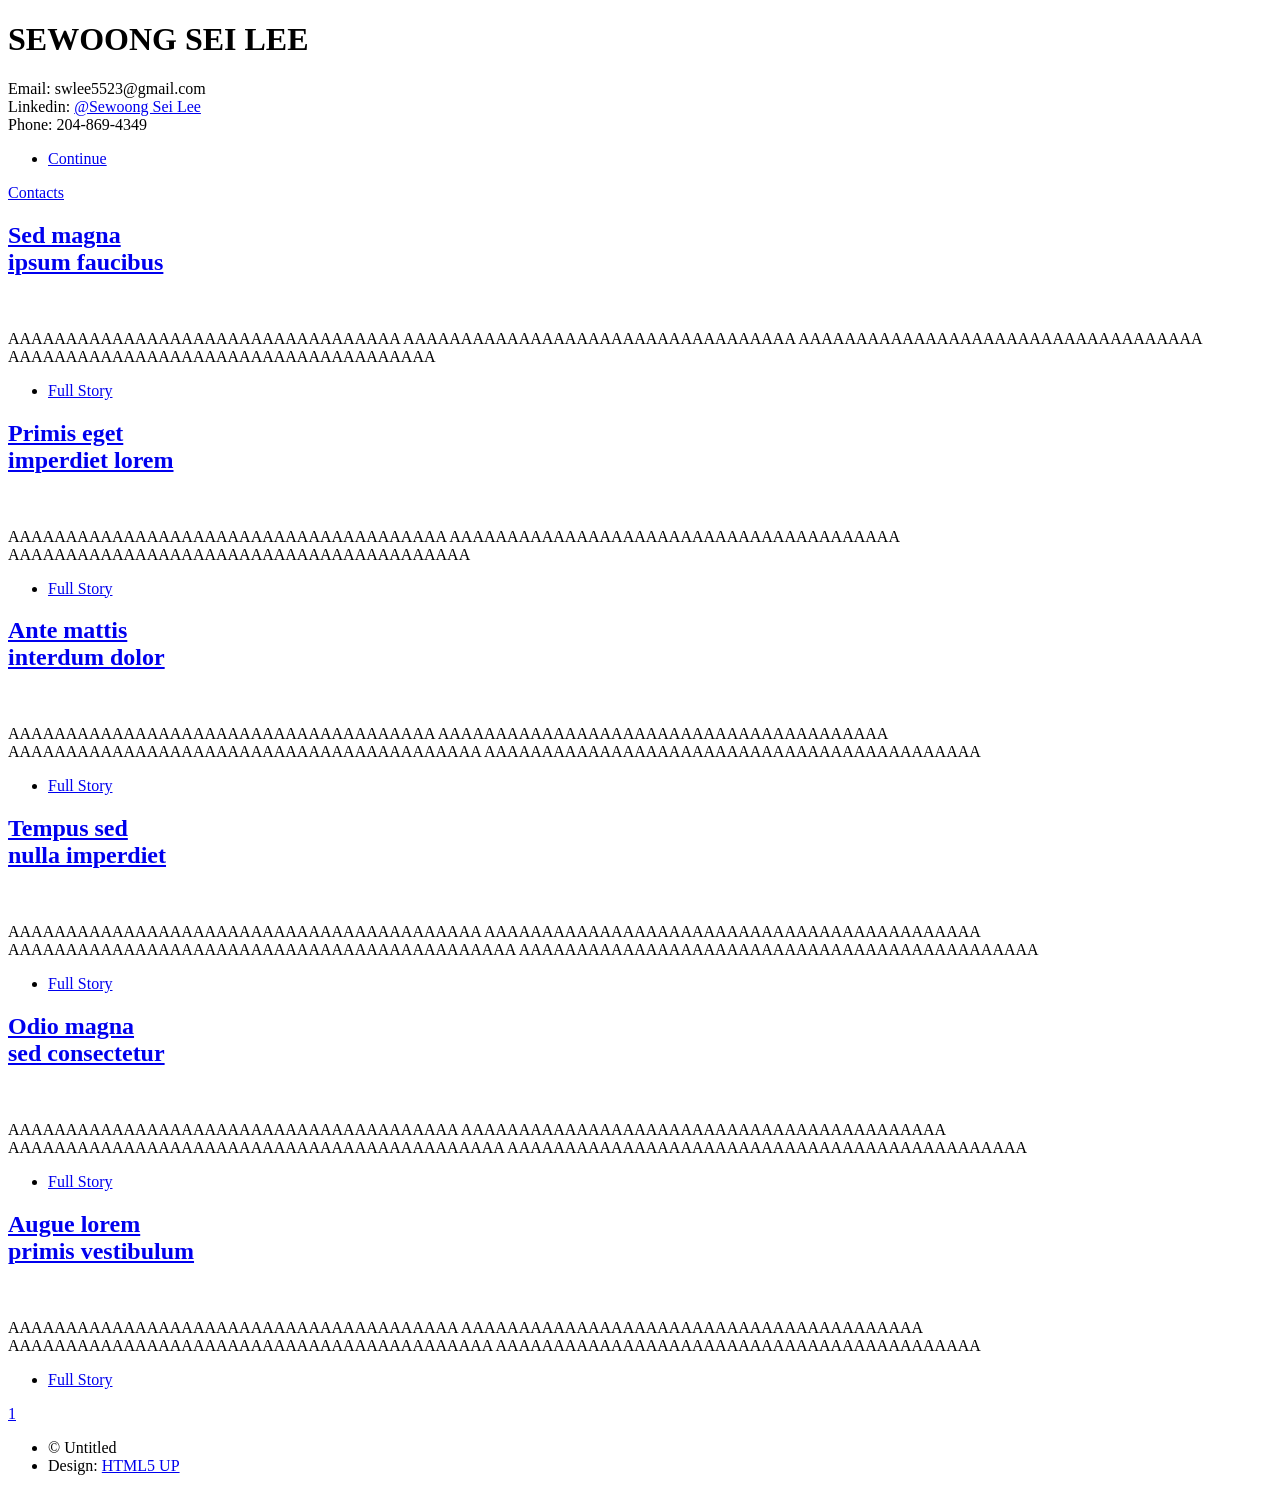
==== index.html @ 89c8b18b "Update index.html" ====
<!DOCTYPE html>
<!--
	Massively by HTML5 UP
	html5up.net | @ajlkn
	Free for personal and commercial use under the CCA 3.0 license (html5up.net/license)
-->
<html>
  <head>
    <title>SEI LEE</title>
    <meta charset="utf-8" />
    <meta
      name="viewport"
      content="width=device-width, initial-scale=1, user-scalable=no"
    />
    <link rel="stylesheet" href="assets/css/main.css" />
    <noscript
      ><link rel="stylesheet" href="assets/css/noscript.css"
    /></noscript>
  </head>
  <body class="is-preload">
    <!-- Wrapper -->
    <div id="wrapper" class="fade-in">
      <!-- Intro -->
      <div id="intro">
        <h1>SEWOONG SEI LEE<br /></h1>
        <p>
          Email: swlee5523@gmail.com
          <br />
          Linkedin:
          <a href="https://www.linkedin.com/in/sewoong-sei-lee-b3029821b/"
            >@Sewoong Sei Lee</a
          >
          <br />
          Phone: 204-869-4349
        </p>
        <ul class="actions">
          <li>
            <a
              href="#header"
              class="button icon solid solo fa-arrow-down scrolly"
              >Continue</a
            >
          </li>
        </ul>
      </div>

      <!-- Header -->
      <header id="header">
        <a href="index.html" class="logo">Contacts</a>
      </header>

      <!-- Nav -->

      <!-- Main -->
      <div id="main">
        <!-- Posts -->
        <section class="posts">
          <article>
            <header>
              <h2>
                <a href="#"
                  >Sed magna<br />
                  ipsum faucibus</a
                >
              </h2>
            </header>
            <a href="#" class="image fit"
              ><img src="images/pic02.jpg" alt=""
            /></a>
            <p>
              AAAAAAAAAAAAAAAAAAAAAAAAAAAAAAAAAA
              AAAAAAAAAAAAAAAAAAAAAAAAAAAAAAAAAA
              AAAAAAAAAAAAAAAAAAAAAAAAAAAAAAAAAAA
              AAAAAAAAAAAAAAAAAAAAAAAAAAAAAAAAAAAAA
            </p>
            <ul class="actions special">
              <li><a href="#" class="button">Full Story</a></li>
            </ul>
          </article>
          <article>
            <header>
              <h2>
                <a href="#"
                  >Primis eget<br />
                  imperdiet lorem</a
                >
              </h2>
            </header>
            <a href="#" class="image fit"
              ><img src="images/pic03.jpg" alt=""
            /></a>
            <p>
              AAAAAAAAAAAAAAAAAAAAAAAAAAAAAAAAAAAAAA
              AAAAAAAAAAAAAAAAAAAAAAAAAAAAAAAAAAAAAAA
              AAAAAAAAAAAAAAAAAAAAAAAAAAAAAAAAAAAAAAAA
            </p>
            <ul class="actions special">
              <li><a href="#" class="button">Full Story</a></li>
            </ul>
          </article>
          <article>
            <header>
              <h2>
                <a href="#"
                  >Ante mattis<br />
                  interdum dolor</a
                >
              </h2>
            </header>
            <a href="#" class="image fit"
              ><img src="images/pic04.jpg" alt=""
            /></a>
            <p>
              AAAAAAAAAAAAAAAAAAAAAAAAAAAAAAAAAAAAA
              AAAAAAAAAAAAAAAAAAAAAAAAAAAAAAAAAAAAAAA
              AAAAAAAAAAAAAAAAAAAAAAAAAAAAAAAAAAAAAAAAA
              AAAAAAAAAAAAAAAAAAAAAAAAAAAAAAAAAAAAAAAAAAA
            </p>
            <ul class="actions special">
              <li><a href="#" class="button">Full Story</a></li>
            </ul>
          </article>
          <article>
            <header>
              <h2>
                <a href="#"
                  >Tempus sed<br />
                  nulla imperdiet</a
                >
              </h2>
            </header>
            <a href="#" class="image fit"
              ><img src="images/pic05.jpg" alt=""
            /></a>
            <p>
              AAAAAAAAAAAAAAAAAAAAAAAAAAAAAAAAAAAAAAAAA
              AAAAAAAAAAAAAAAAAAAAAAAAAAAAAAAAAAAAAAAAAAA
              AAAAAAAAAAAAAAAAAAAAAAAAAAAAAAAAAAAAAAAAAAAA
              AAAAAAAAAAAAAAAAAAAAAAAAAAAAAAAAAAAAAAAAAAAAA
            </p>
            <ul class="actions special">
              <li><a href="#" class="button">Full Story</a></li>
            </ul>
          </article>
          <article>
            <header>
              <h2>
                <a href="#"
                  >Odio magna<br />
                  sed consectetur</a
                >
              </h2>
            </header>
            <a href="#" class="image fit"
              ><img src="images/pic06.jpg" alt=""
            /></a>
            <p>
              AAAAAAAAAAAAAAAAAAAAAAAAAAAAAAAAAAAAAAA
              AAAAAAAAAAAAAAAAAAAAAAAAAAAAAAAAAAAAAAAAAA
              AAAAAAAAAAAAAAAAAAAAAAAAAAAAAAAAAAAAAAAAAAA
              AAAAAAAAAAAAAAAAAAAAAAAAAAAAAAAAAAAAAAAAAAAAA
            </p>
            <ul class="actions special">
              <li><a href="#" class="button">Full Story</a></li>
            </ul>
          </article>
          <article>
            <header>
              <h2>
                <a href="#"
                  >Augue lorem<br />
                  primis vestibulum</a
                >
              </h2>
            </header>
            <a href="#" class="image fit"
              ><img src="images/pic07.jpg" alt=""
            /></a>
            <p>
              AAAAAAAAAAAAAAAAAAAAAAAAAAAAAAAAAAAAAAA
              AAAAAAAAAAAAAAAAAAAAAAAAAAAAAAAAAAAAAAAA
              AAAAAAAAAAAAAAAAAAAAAAAAAAAAAAAAAAAAAAAAAA
              AAAAAAAAAAAAAAAAAAAAAAAAAAAAAAAAAAAAAAAAAA
            </p>
            <ul class="actions special">
              <li><a href="#" class="button">Full Story</a></li>
            </ul>
          </article>
        </section>

        <!-- Footer -->
        <footer>
          <div class="pagination">
            <!--<a href="#" class="previous">Prev</a>-->
            <a href="#" class="page active">1</a>
            <!-- <a href="page2.html" class="page">2</a> -->
          </div>
        </footer>
      </div>

      <!-- Copyright -->
      <div id="copyright">
        <ul>
          <li>&copy; Untitled</li>
          <li>Design: <a href="https://html5up.net">HTML5 UP</a></li>
        </ul>
      </div>
    </div>

    <!-- Scripts -->
    <script src="assets/js/jquery.min.js"></script>
    <script src="assets/js/jquery.scrollex.min.js"></script>
    <script src="assets/js/jquery.scrolly.min.js"></script>
    <script src="assets/js/browser.min.js"></script>
    <script src="assets/js/breakpoints.min.js"></script>
    <script src="assets/js/util.js"></script>
    <script src="assets/js/main.js"></script>
  </body>
</html>
---- assets/css/main.css ----
@import url(fontawesome-all.min.css);
@import url("https://fonts.googleapis.com/css?family=Merriweather:300,700,300italic,700italic|Source+Sans+Pro:900");

/*
	Massively by HTML5 UP
	html5up.net | @ajlkn
	Free for personal and commercial use under the CCA 3.0 license (html5up.net/license)
*/

html, body, div, span, applet, object,
iframe, h1, h2, h3, h4, h5, h6, p, blockquote,
pre, a, abbr, acronym, address, big, cite,
code, del, dfn, em, img, ins, kbd, q, s, samp,
small, strike, strong, sub, sup, tt, var, b,
u, i, center, dl, dt, dd, ol, ul, li, fieldset,
form, label, legend, table, caption, tbody,
tfoot, thead, tr, th, td, article, aside,
canvas, details, embed, figure, figcaption,
footer, header, hgroup, menu, nav, output, ruby,
section, summary, time, mark, audio, video {
	margin: 0;
	padding: 0;
	border: 0;
	font-size: 100%;
	font: inherit;
	vertical-align: baseline;}

article, aside, details, figcaption, figure,
footer, header, hgroup, menu, nav, section {
	display: block;}

body {
	line-height: 1;
}

ol, ul {
	list-style: none;
}

blockquote, q {
	quotes: none;
}

	blockquote:before, blockquote:after, q:before, q:after {
		content: '';
		content: none;
	}

table {
	border-collapse: collapse;
	border-spacing: 0;
}

body {
	-webkit-text-size-adjust: none;
}

mark {
	background-color: transparent;
	color: inherit;
}

input::-moz-focus-inner {
	border: 0;
	padding: 0;
}

input, select, textarea {
	-moz-appearance: none;
	-webkit-appearance: none;
	-ms-appearance: none;
	appearance: none;
}

/* Basic */

	@-ms-viewport {
		width: device-width;
	}

	body {
		-ms-overflow-style: scrollbar;
	}

	@media screen and (max-width: 480px) {

		html, body {
			min-width: 320px;
		}

	}

	html {
		box-sizing: border-box;
	}

	*, *:before, *:after {
		box-sizing: inherit;
	}

	body {
		background-color: #1e252d;
	}

		body.is-preload *, body.is-preload *:before, body.is-preload *:after {
			-moz-animation: none !important;
			-webkit-animation: none !important;
			-ms-animation: none !important;
			animation: none !important;
			-moz-transition: none !important;
			-webkit-transition: none !important;
			-ms-transition: none !important;
			transition: none !important;
		}

/* Type */

	html {
		font-size: 16pt;
	}

		@media screen and (max-width: 1680px) {

			html {
				font-size: 12pt;
			}

		}

		@media screen and (max-width: 1280px) {

			html {
				font-size: 11pt;
			}

		}

		@media screen and (max-width: 360px) {

			html {
				font-size: 10pt;
			}

		}

	body {
		color: #212931;
	}

	body, input, select, textarea {
		font-family: "Merriweather", Georgia, serif;
		font-weight: 300;
		font-size: 1rem;
		line-height: 2.375;
	}

	a {
		-moz-transition: color 0.2s ease-in-out, background-color 0.2s ease-in-out, border-color 0.2s ease-in-out, box-shadow 0.2s ease-in-out;
		-webkit-transition: color 0.2s ease-in-out, background-color 0.2s ease-in-out, border-color 0.2s ease-in-out, box-shadow 0.2s ease-in-out;
		-ms-transition: color 0.2s ease-in-out, background-color 0.2s ease-in-out, border-color 0.2s ease-in-out, box-shadow 0.2s ease-in-out;
		transition: color 0.2s ease-in-out, background-color 0.2s ease-in-out, border-color 0.2s ease-in-out, box-shadow 0.2s ease-in-out;
		border-bottom: dotted 1px;
		text-decoration: none;
	}

		a:hover {
			border-bottom-color: transparent;
		}

	strong, b {
		font-weight: 600;
	}

	em, i {
		font-style: italic;
	}

	p {
		text-align: justify;
		margin: 0 0 2rem 0;
	}

	h1, h2, h3, h4, h5, h6 {
		font-family: "Source Sans Pro", Helvetica, sans-serif;
		font-weight: 900;
		line-height: 1.5;
		letter-spacing: 0.075em;
		text-transform: uppercase;
		margin: 0 0 1rem 0;
	}

		h1 a, h2 a, h3 a, h4 a, h5 a, h6 a {
			border-bottom: 0;
			color: inherit;
			text-decoration: none;
		}

	h1 {
		font-size: 4rem;
		line-height: 1.1;
		margin: 0 0 2rem 0;
	}

	h2 {
		font-size: 1.75rem;
		line-height: 1.3;
		margin: 0 0 1.5rem 0;
	}

	h3 {
		font-size: 1.25rem;
		margin: 0 0 1.5rem 0;
	}

	h4 {
		font-size: 1rem;
	}

	h5 {
		font-size: 0.9rem;
	}

	h6 {
		font-size: 0.8rem;
	}

	sub {
		font-size: 0.8rem;
		position: relative;
		top: 0.5rem;
	}

	sup {
		font-size: 0.8rem;
		position: relative;
		top: -0.5rem;
	}

	blockquote {
		border-left: solid 4px;
		font-style: italic;
		margin: 0 0 2rem 0;
		padding: 0.5rem 0 0.5rem 2rem;
	}

	code {
		border: solid 2px;
		font-family: "Courier New", monospace;
		font-size: 0.9rem;
		margin: 0 0.25rem;
		padding: 0.25rem 0.65rem;
	}

	pre {
		-webkit-overflow-scrolling: touch;
		font-family: "Courier New", monospace;
		font-size: 0.9rem;
		margin: 0 0 2rem 0;
	}

		pre code {
			display: block;
			line-height: 1.75;
			padding: 1rem 1.5rem;
			overflow-x: auto;
		}

	hr {
		border: 0;
		border-bottom: solid 2px;
		margin: 3rem 0;
	}

		hr.major {
			margin: 5rem 0;
		}

	.align-left {
		text-align: left;
	}

	.align-center {
		text-align: center;
	}

	.align-right {
		text-align: right;
	}

	input, select, textarea {
		color: #212931;
	}

	a {
		color: #212931;
		border-bottom-color: rgba(33, 41, 49, 0.5);
	}

		a:hover {
			border-bottom-color: transparent;
			color: #18bfef !important;
		}

	strong, b {
		color: #212931;
	}

	h1, h2, h3, h4, h5, h6 {
		color: #212931;
	}

	blockquote {
		border-left-color: #eeeeee;
	}

	code {
		background: rgba(220, 220, 220, 0.25);
		border-color: #eeeeee;
	}

	hr {
		border-bottom-color: #eeeeee;
	}

/* Row */

	.row {
		display: flex;
		flex-wrap: wrap;
		box-sizing: border-box;
		align-items: stretch;
	}

		.row > * {
			box-sizing: border-box;
		}

		.row.gtr-uniform > * > :last-child {
			margin-bottom: 0;
		}

		.row.aln-left {
			justify-content: flex-start;
		}

		.row.aln-center {
			justify-content: center;
		}

		.row.aln-right {
			justify-content: flex-end;
		}

		.row.aln-top {
			align-items: flex-start;
		}

		.row.aln-middle {
			align-items: center;
		}

		.row.aln-bottom {
			align-items: flex-end;
		}

		.row > .imp {
			order: -1;
		}

		.row > .col-1 {
			width: 8.33333%;
		}

		.row > .off-1 {
			margin-left: 8.33333%;
		}

		.row > .col-2 {
			width: 16.66667%;
		}

		.row > .off-2 {
			margin-left: 16.66667%;
		}

		.row > .col-3 {
			width: 25%;
		}

		.row > .off-3 {
			margin-left: 25%;
		}

		.row > .col-4 {
			width: 33.33333%;
		}

		.row > .off-4 {
			margin-left: 33.33333%;
		}

		.row > .col-5 {
			width: 41.66667%;
		}

		.row > .off-5 {
			margin-left: 41.66667%;
		}

		.row > .col-6 {
			width: 50%;
		}

		.row > .off-6 {
			margin-left: 50%;
		}

		.row > .col-7 {
			width: 58.33333%;
		}

		.row > .off-7 {
			margin-left: 58.33333%;
		}

		.row > .col-8 {
			width: 66.66667%;
		}

		.row > .off-8 {
			margin-left: 66.66667%;
		}

		.row > .col-9 {
			width: 75%;
		}

		.row > .off-9 {
			margin-left: 75%;
		}

		.row > .col-10 {
			width: 83.33333%;
		}

		.row > .off-10 {
			margin-left: 83.33333%;
		}

		.row > .col-11 {
			width: 91.66667%;
		}

		.row > .off-11 {
			margin-left: 91.66667%;
		}

		.row > .col-12 {
			width: 100%;
		}

		.row > .off-12 {
			margin-left: 100%;
		}

		.row.gtr-0 {
			margin-top: 0;
			margin-left: 0rem;
		}

			.row.gtr-0 > * {
				padding: 0 0 0 0rem;
			}

			.row.gtr-0.gtr-uniform {
				margin-top: 0rem;
			}

				.row.gtr-0.gtr-uniform > * {
					padding-top: 0rem;
				}

		.row.gtr-25 {
			margin-top: 0;
			margin-left: -0.375rem;
		}

			.row.gtr-25 > * {
				padding: 0 0 0 0.375rem;
			}

			.row.gtr-25.gtr-uniform {
				margin-top: -0.375rem;
			}

				.row.gtr-25.gtr-uniform > * {
					padding-top: 0.375rem;
				}

		.row.gtr-50 {
			margin-top: 0;
			margin-left: -0.75rem;
		}

			.row.gtr-50 > * {
				padding: 0 0 0 0.75rem;
			}

			.row.gtr-50.gtr-uniform {
				margin-top: -0.75rem;
			}

				.row.gtr-50.gtr-uniform > * {
					padding-top: 0.75rem;
				}

		.row {
			margin-top: 0;
			margin-left: -1.5rem;
		}

			.row > * {
				padding: 0 0 0 1.5rem;
			}

			.row.gtr-uniform {
				margin-top: -1.5rem;
			}

				.row.gtr-uniform > * {
					padding-top: 1.5rem;
				}

		.row.gtr-150 {
			margin-top: 0;
			margin-left: -2.25rem;
		}

			.row.gtr-150 > * {
				padding: 0 0 0 2.25rem;
			}

			.row.gtr-150.gtr-uniform {
				margin-top: -2.25rem;
			}

				.row.gtr-150.gtr-uniform > * {
					padding-top: 2.25rem;
				}

		.row.gtr-200 {
			margin-top: 0;
			margin-left: -3rem;
		}

			.row.gtr-200 > * {
				padding: 0 0 0 3rem;
			}

			.row.gtr-200.gtr-uniform {
				margin-top: -3rem;
			}

				.row.gtr-200.gtr-uniform > * {
					padding-top: 3rem;
				}

		@media screen and (max-width: 1680px) {

			.row {
				display: flex;
				flex-wrap: wrap;
				box-sizing: border-box;
				align-items: stretch;
			}

				.row > * {
					box-sizing: border-box;
				}

				.row.gtr-uniform > * > :last-child {
					margin-bottom: 0;
				}

				.row.aln-left {
					justify-content: flex-start;
				}

				.row.aln-center {
					justify-content: center;
				}

				.row.aln-right {
					justify-content: flex-end;
				}

				.row.aln-top {
					align-items: flex-start;
				}

				.row.aln-middle {
					align-items: center;
				}

				.row.aln-bottom {
					align-items: flex-end;
				}

				.row > .imp-xlarge {
					order: -1;
				}

				.row > .col-1-xlarge {
					width: 8.33333%;
				}

				.row > .off-1-xlarge {
					margin-left: 8.33333%;
				}

				.row > .col-2-xlarge {
					width: 16.66667%;
				}

				.row > .off-2-xlarge {
					margin-left: 16.66667%;
				}

				.row > .col-3-xlarge {
					width: 25%;
				}

				.row > .off-3-xlarge {
					margin-left: 25%;
				}

				.row > .col-4-xlarge {
					width: 33.33333%;
				}

				.row > .off-4-xlarge {
					margin-left: 33.33333%;
				}

				.row > .col-5-xlarge {
					width: 41.66667%;
				}

				.row > .off-5-xlarge {
					margin-left: 41.66667%;
				}

				.row > .col-6-xlarge {
					width: 50%;
				}

				.row > .off-6-xlarge {
					margin-left: 50%;
				}

				.row > .col-7-xlarge {
					width: 58.33333%;
				}

				.row > .off-7-xlarge {
					margin-left: 58.33333%;
				}

				.row > .col-8-xlarge {
					width: 66.66667%;
				}

				.row > .off-8-xlarge {
					margin-left: 66.66667%;
				}

				.row > .col-9-xlarge {
					width: 75%;
				}

				.row > .off-9-xlarge {
					margin-left: 75%;
				}

				.row > .col-10-xlarge {
					width: 83.33333%;
				}

				.row > .off-10-xlarge {
					margin-left: 83.33333%;
				}

				.row > .col-11-xlarge {
					width: 91.66667%;
				}

				.row > .off-11-xlarge {
					margin-left: 91.66667%;
				}

				.row > .col-12-xlarge {
					width: 100%;
				}

				.row > .off-12-xlarge {
					margin-left: 100%;
				}

				.row.gtr-0 {
					margin-top: 0;
					margin-left: 0rem;
				}

					.row.gtr-0 > * {
						padding: 0 0 0 0rem;
					}

					.row.gtr-0.gtr-uniform {
						margin-top: 0rem;
					}

						.row.gtr-0.gtr-uniform > * {
							padding-top: 0rem;
						}

				.row.gtr-25 {
					margin-top: 0;
					margin-left: -0.375rem;
				}

					.row.gtr-25 > * {
						padding: 0 0 0 0.375rem;
					}

					.row.gtr-25.gtr-uniform {
						margin-top: -0.375rem;
					}

						.row.gtr-25.gtr-uniform > * {
							padding-top: 0.375rem;
						}

				.row.gtr-50 {
					margin-top: 0;
					margin-left: -0.75rem;
				}

					.row.gtr-50 > * {
						padding: 0 0 0 0.75rem;
					}

					.row.gtr-50.gtr-uniform {
						margin-top: -0.75rem;
					}

						.row.gtr-50.gtr-uniform > * {
							padding-top: 0.75rem;
						}

				.row {
					margin-top: 0;
					margin-left: -1.5rem;
				}

					.row > * {
						padding: 0 0 0 1.5rem;
					}

					.row.gtr-uniform {
						margin-top: -1.5rem;
					}

						.row.gtr-uniform > * {
							padding-top: 1.5rem;
						}

				.row.gtr-150 {
					margin-top: 0;
					margin-left: -2.25rem;
				}

					.row.gtr-150 > * {
						padding: 0 0 0 2.25rem;
					}

					.row.gtr-150.gtr-uniform {
						margin-top: -2.25rem;
					}

						.row.gtr-150.gtr-uniform > * {
							padding-top: 2.25rem;
						}

				.row.gtr-200 {
					margin-top: 0;
					margin-left: -3rem;
				}

					.row.gtr-200 > * {
						padding: 0 0 0 3rem;
					}

					.row.gtr-200.gtr-uniform {
						margin-top: -3rem;
					}

						.row.gtr-200.gtr-uniform > * {
							padding-top: 3rem;
						}

		}

		@media screen and (max-width: 1280px) {

			.row {
				display: flex;
				flex-wrap: wrap;
				box-sizing: border-box;
				align-items: stretch;
			}

				.row > * {
					box-sizing: border-box;
				}

				.row.gtr-uniform > * > :last-child {
					margin-bottom: 0;
				}

				.row.aln-left {
					justify-content: flex-start;
				}

				.row.aln-center {
					justify-content: center;
				}

				.row.aln-right {
					justify-content: flex-end;
				}

				.row.aln-top {
					align-items: flex-start;
				}

				.row.aln-middle {
					align-items: center;
				}

				.row.aln-bottom {
					align-items: flex-end;
				}

				.row > .imp-large {
					order: -1;
				}

				.row > .col-1-large {
					width: 8.33333%;
				}

				.row > .off-1-large {
					margin-left: 8.33333%;
				}

				.row > .col-2-large {
					width: 16.66667%;
				}

				.row > .off-2-large {
					margin-left: 16.66667%;
				}

				.row > .col-3-large {
					width: 25%;
				}

				.row > .off-3-large {
					margin-left: 25%;
				}

				.row > .col-4-large {
					width: 33.33333%;
				}

				.row > .off-4-large {
					margin-left: 33.33333%;
				}

				.row > .col-5-large {
					width: 41.66667%;
				}

				.row > .off-5-large {
					margin-left: 41.66667%;
				}

				.row > .col-6-large {
					width: 50%;
				}

				.row > .off-6-large {
					margin-left: 50%;
				}

				.row > .col-7-large {
					width: 58.33333%;
				}

				.row > .off-7-large {
					margin-left: 58.33333%;
				}

				.row > .col-8-large {
					width: 66.66667%;
				}

				.row > .off-8-large {
					margin-left: 66.66667%;
				}

				.row > .col-9-large {
					width: 75%;
				}

				.row > .off-9-large {
					margin-left: 75%;
				}

				.row > .col-10-large {
					width: 83.33333%;
				}

				.row > .off-10-large {
					margin-left: 83.33333%;
				}

				.row > .col-11-large {
					width: 91.66667%;
				}

				.row > .off-11-large {
					margin-left: 91.66667%;
				}

				.row > .col-12-large {
					width: 100%;
				}

				.row > .off-12-large {
					margin-left: 100%;
				}

				.row.gtr-0 {
					margin-top: 0;
					margin-left: 0rem;
				}

					.row.gtr-0 > * {
						padding: 0 0 0 0rem;
					}

					.row.gtr-0.gtr-uniform {
						margin-top: 0rem;
					}

						.row.gtr-0.gtr-uniform > * {
							padding-top: 0rem;
						}

				.row.gtr-25 {
					margin-top: 0;
					margin-left: -0.375rem;
				}

					.row.gtr-25 > * {
						padding: 0 0 0 0.375rem;
					}

					.row.gtr-25.gtr-uniform {
						margin-top: -0.375rem;
					}

						.row.gtr-25.gtr-uniform > * {
							padding-top: 0.375rem;
						}

				.row.gtr-50 {
					margin-top: 0;
					margin-left: -0.75rem;
				}

					.row.gtr-50 > * {
						padding: 0 0 0 0.75rem;
					}

					.row.gtr-50.gtr-uniform {
						margin-top: -0.75rem;
					}

						.row.gtr-50.gtr-uniform > * {
							padding-top: 0.75rem;
						}

				.row {
					margin-top: 0;
					margin-left: -1.5rem;
				}

					.row > * {
						padding: 0 0 0 1.5rem;
					}

					.row.gtr-uniform {
						margin-top: -1.5rem;
					}

						.row.gtr-uniform > * {
							padding-top: 1.5rem;
						}

				.row.gtr-150 {
					margin-top: 0;
					margin-left: -2.25rem;
				}

					.row.gtr-150 > * {
						padding: 0 0 0 2.25rem;
					}

					.row.gtr-150.gtr-uniform {
						margin-top: -2.25rem;
					}

						.row.gtr-150.gtr-uniform > * {
							padding-top: 2.25rem;
						}

				.row.gtr-200 {
					margin-top: 0;
					margin-left: -3rem;
				}

					.row.gtr-200 > * {
						padding: 0 0 0 3rem;
					}

					.row.gtr-200.gtr-uniform {
						margin-top: -3rem;
					}

						.row.gtr-200.gtr-uniform > * {
							padding-top: 3rem;
						}

		}

		@media screen and (max-width: 980px) {

			.row {
				display: flex;
				flex-wrap: wrap;
				box-sizing: border-box;
				align-items: stretch;
			}

				.row > * {
					box-sizing: border-box;
				}

				.row.gtr-uniform > * > :last-child {
					margin-bottom: 0;
				}

				.row.aln-left {
					justify-content: flex-start;
				}

				.row.aln-center {
					justify-content: center;
				}

				.row.aln-right {
					justify-content: flex-end;
				}

				.row.aln-top {
					align-items: flex-start;
				}

				.row.aln-middle {
					align-items: center;
				}

				.row.aln-bottom {
					align-items: flex-end;
				}

				.row > .imp-medium {
					order: -1;
				}

				.row > .col-1-medium {
					width: 8.33333%;
				}

				.row > .off-1-medium {
					margin-left: 8.33333%;
				}

				.row > .col-2-medium {
					width: 16.66667%;
				}

				.row > .off-2-medium {
					margin-left: 16.66667%;
				}

				.row > .col-3-medium {
					width: 25%;
				}

				.row > .off-3-medium {
					margin-left: 25%;
				}

				.row > .col-4-medium {
					width: 33.33333%;
				}

				.row > .off-4-medium {
					margin-left: 33.33333%;
				}

				.row > .col-5-medium {
					width: 41.66667%;
				}

				.row > .off-5-medium {
					margin-left: 41.66667%;
				}

				.row > .col-6-medium {
					width: 50%;
				}

				.row > .off-6-medium {
					margin-left: 50%;
				}

				.row > .col-7-medium {
					width: 58.33333%;
				}

				.row > .off-7-medium {
					margin-left: 58.33333%;
				}

				.row > .col-8-medium {
					width: 66.66667%;
				}

				.row > .off-8-medium {
					margin-left: 66.66667%;
				}

				.row > .col-9-medium {
					width: 75%;
				}

				.row > .off-9-medium {
					margin-left: 75%;
				}

				.row > .col-10-medium {
					width: 83.33333%;
				}

				.row > .off-10-medium {
					margin-left: 83.33333%;
				}

				.row > .col-11-medium {
					width: 91.66667%;
				}

				.row > .off-11-medium {
					margin-left: 91.66667%;
				}

				.row > .col-12-medium {
					width: 100%;
				}

				.row > .off-12-medium {
					margin-left: 100%;
				}

				.row.gtr-0 {
					margin-top: 0;
					margin-left: 0rem;
				}

					.row.gtr-0 > * {
						padding: 0 0 0 0rem;
					}

					.row.gtr-0.gtr-uniform {
						margin-top: 0rem;
					}

						.row.gtr-0.gtr-uniform > * {
							padding-top: 0rem;
						}

				.row.gtr-25 {
					margin-top: 0;
					margin-left: -0.375rem;
				}

					.row.gtr-25 > * {
						padding: 0 0 0 0.375rem;
					}

					.row.gtr-25.gtr-uniform {
						margin-top: -0.375rem;
					}

						.row.gtr-25.gtr-uniform > * {
							padding-top: 0.375rem;
						}

				.row.gtr-50 {
					margin-top: 0;
					margin-left: -0.75rem;
				}

					.row.gtr-50 > * {
						padding: 0 0 0 0.75rem;
					}

					.row.gtr-50.gtr-uniform {
						margin-top: -0.75rem;
					}

						.row.gtr-50.gtr-uniform > * {
							padding-top: 0.75rem;
						}

				.row {
					margin-top: 0;
					margin-left: -1.5rem;
				}

					.row > * {
						padding: 0 0 0 1.5rem;
					}

					.row.gtr-uniform {
						margin-top: -1.5rem;
					}

						.row.gtr-uniform > * {
							padding-top: 1.5rem;
						}

				.row.gtr-150 {
					margin-top: 0;
					margin-left: -2.25rem;
				}

					.row.gtr-150 > * {
						padding: 0 0 0 2.25rem;
					}

					.row.gtr-150.gtr-uniform {
						margin-top: -2.25rem;
					}

						.row.gtr-150.gtr-uniform > * {
							padding-top: 2.25rem;
						}

				.row.gtr-200 {
					margin-top: 0;
					margin-left: -3rem;
				}

					.row.gtr-200 > * {
						padding: 0 0 0 3rem;
					}

					.row.gtr-200.gtr-uniform {
						margin-top: -3rem;
					}

						.row.gtr-200.gtr-uniform > * {
							padding-top: 3rem;
						}

		}

		@media screen and (max-width: 736px) {

			.row {
				display: flex;
				flex-wrap: wrap;
				box-sizing: border-box;
				align-items: stretch;
			}

				.row > * {
					box-sizing: border-box;
				}

				.row.gtr-uniform > * > :last-child {
					margin-bottom: 0;
				}

				.row.aln-left {
					justify-content: flex-start;
				}

				.row.aln-center {
					justify-content: center;
				}

				.row.aln-right {
					justify-content: flex-end;
				}

				.row.aln-top {
					align-items: flex-start;
				}

				.row.aln-middle {
					align-items: center;
				}

				.row.aln-bottom {
					align-items: flex-end;
				}

				.row > .imp-small {
					order: -1;
				}

				.row > .col-1-small {
					width: 8.33333%;
				}

				.row > .off-1-small {
					margin-left: 8.33333%;
				}

				.row > .col-2-small {
					width: 16.66667%;
				}

				.row > .off-2-small {
					margin-left: 16.66667%;
				}

				.row > .col-3-small {
					width: 25%;
				}

				.row > .off-3-small {
					margin-left: 25%;
				}

				.row > .col-4-small {
					width: 33.33333%;
				}

				.row > .off-4-small {
					margin-left: 33.33333%;
				}

				.row > .col-5-small {
					width: 41.66667%;
				}

				.row > .off-5-small {
					margin-left: 41.66667%;
				}

				.row > .col-6-small {
					width: 50%;
				}

				.row > .off-6-small {
					margin-left: 50%;
				}

				.row > .col-7-small {
					width: 58.33333%;
				}

				.row > .off-7-small {
					margin-left: 58.33333%;
				}

				.row > .col-8-small {
					width: 66.66667%;
				}

				.row > .off-8-small {
					margin-left: 66.66667%;
				}

				.row > .col-9-small {
					width: 75%;
				}

				.row > .off-9-small {
					margin-left: 75%;
				}

				.row > .col-10-small {
					width: 83.33333%;
				}

				.row > .off-10-small {
					margin-left: 83.33333%;
				}

				.row > .col-11-small {
					width: 91.66667%;
				}

				.row > .off-11-small {
					margin-left: 91.66667%;
				}

				.row > .col-12-small {
					width: 100%;
				}

				.row > .off-12-small {
					margin-left: 100%;
				}

				.row.gtr-0 {
					margin-top: 0;
					margin-left: 0rem;
				}

					.row.gtr-0 > * {
						padding: 0 0 0 0rem;
					}

					.row.gtr-0.gtr-uniform {
						margin-top: 0rem;
					}

						.row.gtr-0.gtr-uniform > * {
							padding-top: 0rem;
						}

				.row.gtr-25 {
					margin-top: 0;
					margin-left: -0.375rem;
				}

					.row.gtr-25 > * {
						padding: 0 0 0 0.375rem;
					}

					.row.gtr-25.gtr-uniform {
						margin-top: -0.375rem;
					}

						.row.gtr-25.gtr-uniform > * {
							padding-top: 0.375rem;
						}

				.row.gtr-50 {
					margin-top: 0;
					margin-left: -0.75rem;
				}

					.row.gtr-50 > * {
						padding: 0 0 0 0.75rem;
					}

					.row.gtr-50.gtr-uniform {
						margin-top: -0.75rem;
					}

						.row.gtr-50.gtr-uniform > * {
							padding-top: 0.75rem;
						}

				.row {
					margin-top: 0;
					margin-left: -1.5rem;
				}

					.row > * {
						padding: 0 0 0 1.5rem;
					}

					.row.gtr-uniform {
						margin-top: -1.5rem;
					}

						.row.gtr-uniform > * {
							padding-top: 1.5rem;
						}

				.row.gtr-150 {
					margin-top: 0;
					margin-left: -2.25rem;
				}

					.row.gtr-150 > * {
						padding: 0 0 0 2.25rem;
					}

					.row.gtr-150.gtr-uniform {
						margin-top: -2.25rem;
					}

						.row.gtr-150.gtr-uniform > * {
							padding-top: 2.25rem;
						}

				.row.gtr-200 {
					margin-top: 0;
					margin-left: -3rem;
				}

					.row.gtr-200 > * {
						padding: 0 0 0 3rem;
					}

					.row.gtr-200.gtr-uniform {
						margin-top: -3rem;
					}

						.row.gtr-200.gtr-uniform > * {
							padding-top: 3rem;
						}

		}

		@media screen and (max-width: 480px) {

			.row {
				display: flex;
				flex-wrap: wrap;
				box-sizing: border-box;
				align-items: stretch;
			}

				.row > * {
					box-sizing: border-box;
				}

				.row.gtr-uniform > * > :last-child {
					margin-bottom: 0;
				}

				.row.aln-left {
					justify-content: flex-start;
				}

				.row.aln-center {
					justify-content: center;
				}

				.row.aln-right {
					justify-content: flex-end;
				}

				.row.aln-top {
					align-items: flex-start;
				}

				.row.aln-middle {
					align-items: center;
				}

				.row.aln-bottom {
					align-items: flex-end;
				}

				.row > .imp-xsmall {
					order: -1;
				}

				.row > .col-1-xsmall {
					width: 8.33333%;
				}

				.row > .off-1-xsmall {
					margin-left: 8.33333%;
				}

				.row > .col-2-xsmall {
					width: 16.66667%;
				}

				.row > .off-2-xsmall {
					margin-left: 16.66667%;
				}

				.row > .col-3-xsmall {
					width: 25%;
				}

				.row > .off-3-xsmall {
					margin-left: 25%;
				}

				.row > .col-4-xsmall {
					width: 33.33333%;
				}

				.row > .off-4-xsmall {
					margin-left: 33.33333%;
				}

				.row > .col-5-xsmall {
					width: 41.66667%;
				}

				.row > .off-5-xsmall {
					margin-left: 41.66667%;
				}

				.row > .col-6-xsmall {
					width: 50%;
				}

				.row > .off-6-xsmall {
					margin-left: 50%;
				}

				.row > .col-7-xsmall {
					width: 58.33333%;
				}

				.row > .off-7-xsmall {
					margin-left: 58.33333%;
				}

				.row > .col-8-xsmall {
					width: 66.66667%;
				}

				.row > .off-8-xsmall {
					margin-left: 66.66667%;
				}

				.row > .col-9-xsmall {
					width: 75%;
				}

				.row > .off-9-xsmall {
					margin-left: 75%;
				}

				.row > .col-10-xsmall {
					width: 83.33333%;
				}

				.row > .off-10-xsmall {
					margin-left: 83.33333%;
				}

				.row > .col-11-xsmall {
					width: 91.66667%;
				}

				.row > .off-11-xsmall {
					margin-left: 91.66667%;
				}

				.row > .col-12-xsmall {
					width: 100%;
				}

				.row > .off-12-xsmall {
					margin-left: 100%;
				}

				.row.gtr-0 {
					margin-top: 0;
					margin-left: 0rem;
				}

					.row.gtr-0 > * {
						padding: 0 0 0 0rem;
					}

					.row.gtr-0.gtr-uniform {
						margin-top: 0rem;
					}

						.row.gtr-0.gtr-uniform > * {
							padding-top: 0rem;
						}

				.row.gtr-25 {
					margin-top: 0;
					margin-left: -0.375rem;
				}

					.row.gtr-25 > * {
						padding: 0 0 0 0.375rem;
					}

					.row.gtr-25.gtr-uniform {
						margin-top: -0.375rem;
					}

						.row.gtr-25.gtr-uniform > * {
							padding-top: 0.375rem;
						}

				.row.gtr-50 {
					margin-top: 0;
					margin-left: -0.75rem;
				}

					.row.gtr-50 > * {
						padding: 0 0 0 0.75rem;
					}

					.row.gtr-50.gtr-uniform {
						margin-top: -0.75rem;
					}

						.row.gtr-50.gtr-uniform > * {
							padding-top: 0.75rem;
						}

				.row {
					margin-top: 0;
					margin-left: -1.5rem;
				}

					.row > * {
						padding: 0 0 0 1.5rem;
					}

					.row.gtr-uniform {
						margin-top: -1.5rem;
					}

						.row.gtr-uniform > * {
							padding-top: 1.5rem;
						}

				.row.gtr-150 {
					margin-top: 0;
					margin-left: -2.25rem;
				}

					.row.gtr-150 > * {
						padding: 0 0 0 2.25rem;
					}

					.row.gtr-150.gtr-uniform {
						margin-top: -2.25rem;
					}

						.row.gtr-150.gtr-uniform > * {
							padding-top: 2.25rem;
						}

				.row.gtr-200 {
					margin-top: 0;
					margin-left: -3rem;
				}

					.row.gtr-200 > * {
						padding: 0 0 0 3rem;
					}

					.row.gtr-200.gtr-uniform {
						margin-top: -3rem;
					}

						.row.gtr-200.gtr-uniform > * {
							padding-top: 3rem;
						}

		}

		@media screen and (max-width: 360px) {

			.row {
				display: flex;
				flex-wrap: wrap;
				box-sizing: border-box;
				align-items: stretch;
			}

				.row > * {
					box-sizing: border-box;
				}

				.row.gtr-uniform > * > :last-child {
					margin-bottom: 0;
				}

				.row.aln-left {
					justify-content: flex-start;
				}

				.row.aln-center {
					justify-content: center;
				}

				.row.aln-right {
					justify-content: flex-end;
				}

				.row.aln-top {
					align-items: flex-start;
				}

				.row.aln-middle {
					align-items: center;
				}

				.row.aln-bottom {
					align-items: flex-end;
				}

				.row > .imp-xxsmall {
					order: -1;
				}

				.row > .col-1-xxsmall {
					width: 8.33333%;
				}

				.row > .off-1-xxsmall {
					margin-left: 8.33333%;
				}

				.row > .col-2-xxsmall {
					width: 16.66667%;
				}

				.row > .off-2-xxsmall {
					margin-left: 16.66667%;
				}

				.row > .col-3-xxsmall {
					width: 25%;
				}

				.row > .off-3-xxsmall {
					margin-left: 25%;
				}

				.row > .col-4-xxsmall {
					width: 33.33333%;
				}

				.row > .off-4-xxsmall {
					margin-left: 33.33333%;
				}

				.row > .col-5-xxsmall {
					width: 41.66667%;
				}

				.row > .off-5-xxsmall {
					margin-left: 41.66667%;
				}

				.row > .col-6-xxsmall {
					width: 50%;
				}

				.row > .off-6-xxsmall {
					margin-left: 50%;
				}

				.row > .col-7-xxsmall {
					width: 58.33333%;
				}

				.row > .off-7-xxsmall {
					margin-left: 58.33333%;
				}

				.row > .col-8-xxsmall {
					width: 66.66667%;
				}

				.row > .off-8-xxsmall {
					margin-left: 66.66667%;
				}

				.row > .col-9-xxsmall {
					width: 75%;
				}

				.row > .off-9-xxsmall {
					margin-left: 75%;
				}

				.row > .col-10-xxsmall {
					width: 83.33333%;
				}

				.row > .off-10-xxsmall {
					margin-left: 83.33333%;
				}

				.row > .col-11-xxsmall {
					width: 91.66667%;
				}

				.row > .off-11-xxsmall {
					margin-left: 91.66667%;
				}

				.row > .col-12-xxsmall {
					width: 100%;
				}

				.row > .off-12-xxsmall {
					margin-left: 100%;
				}

				.row.gtr-0 {
					margin-top: 0;
					margin-left: 0rem;
				}

					.row.gtr-0 > * {
						padding: 0 0 0 0rem;
					}

					.row.gtr-0.gtr-uniform {
						margin-top: 0rem;
					}

						.row.gtr-0.gtr-uniform > * {
							padding-top: 0rem;
						}

				.row.gtr-25 {
					margin-top: 0;
					margin-left: -0.375rem;
				}

					.row.gtr-25 > * {
						padding: 0 0 0 0.375rem;
					}

					.row.gtr-25.gtr-uniform {
						margin-top: -0.375rem;
					}

						.row.gtr-25.gtr-uniform > * {
							padding-top: 0.375rem;
						}

				.row.gtr-50 {
					margin-top: 0;
					margin-left: -0.75rem;
				}

					.row.gtr-50 > * {
						padding: 0 0 0 0.75rem;
					}

					.row.gtr-50.gtr-uniform {
						margin-top: -0.75rem;
					}

						.row.gtr-50.gtr-uniform > * {
							padding-top: 0.75rem;
						}

				.row {
					margin-top: 0;
					margin-left: -1.5rem;
				}

					.row > * {
						padding: 0 0 0 1.5rem;
					}

					.row.gtr-uniform {
						margin-top: -1.5rem;
					}

						.row.gtr-uniform > * {
							padding-top: 1.5rem;
						}

				.row.gtr-150 {
					margin-top: 0;
					margin-left: -2.25rem;
				}

					.row.gtr-150 > * {
						padding: 0 0 0 2.25rem;
					}

					.row.gtr-150.gtr-uniform {
						margin-top: -2.25rem;
					}

						.row.gtr-150.gtr-uniform > * {
							padding-top: 2.25rem;
						}

				.row.gtr-200 {
					margin-top: 0;
					margin-left: -3rem;
				}

					.row.gtr-200 > * {
						padding: 0 0 0 3rem;
					}

					.row.gtr-200.gtr-uniform {
						margin-top: -3rem;
					}

						.row.gtr-200.gtr-uniform > * {
							padding-top: 3rem;
						}

		}

/* Box */

	.box {
		border: solid 2px;
		margin-bottom: 2rem;
		padding: 1.5rem;
	}

		.box > :last-child,
		.box > :last-child > :last-child,
		.box > :last-child > :last-child > :last-child {
			margin-bottom: 0;
		}

		.box.alt {
			border: 0;
			border-radius: 0;
			padding: 0;
		}

	.box {
		border-color: #eeeeee;
	}

/* Button */

	input[type="submit"],
	input[type="reset"],
	input[type="button"],
	button,
	.button {
		-moz-appearance: none;
		-webkit-appearance: none;
		-ms-appearance: none;
		appearance: none;
		-moz-transition: background-color 0.2s ease-in-out, box-shadow 0.2s ease-in-out, color 0.2s ease-in-out;
		-webkit-transition: background-color 0.2s ease-in-out, box-shadow 0.2s ease-in-out, color 0.2s ease-in-out;
		-ms-transition: background-color 0.2s ease-in-out, box-shadow 0.2s ease-in-out, color 0.2s ease-in-out;
		transition: background-color 0.2s ease-in-out, box-shadow 0.2s ease-in-out, color 0.2s ease-in-out;
		border: 0;
		border-radius: 0;
		cursor: pointer;
		display: inline-block;
		font-family: "Source Sans Pro", Helvetica, sans-serif;
		font-size: 0.8rem;
		font-weight: 900;
		letter-spacing: 0.075em;
		height: 3rem;
		line-height: 3rem;
		padding: 0 2rem;
		text-align: center;
		text-decoration: none;
		text-transform: uppercase;
		white-space: nowrap;
	}

		input[type="submit"].icon:before,
		input[type="reset"].icon:before,
		input[type="button"].icon:before,
		button.icon:before,
		.button.icon:before {
			margin-right: 0.5rem;
		}

		input[type="submit"].icon.solo,
		input[type="reset"].icon.solo,
		input[type="button"].icon.solo,
		button.icon.solo,
		.button.icon.solo {
			position: relative;
			width: 4rem;
			height: 4rem;
			line-height: 4rem;
			border-radius: 4rem;
			text-indent: 4rem;
			overflow: hidden;
			padding: 0;
			white-space: nowrap;
		}

			input[type="submit"].icon.solo:before,
			input[type="reset"].icon.solo:before,
			input[type="button"].icon.solo:before,
			button.icon.solo:before,
			.button.icon.solo:before {
				position: absolute;
				display: block;
				top: 0;
				left: 0;
				width: inherit;
				height: inherit;
				line-height: inherit;
				font-size: 1.25rem;
				margin-right: 0;
				text-align: center;
				text-indent: 0;
			}

		input[type="submit"].fit,
		input[type="reset"].fit,
		input[type="button"].fit,
		button.fit,
		.button.fit {
			width: 100%;
		}

		input[type="submit"].small,
		input[type="reset"].small,
		input[type="button"].small,
		button.small,
		.button.small {
			font-size: 0.7rem;
			height: 2.5rem;
			line-height: 2.5rem;
			padding: 0 1.5rem;
		}

		input[type="submit"].large,
		input[type="reset"].large,
		input[type="button"].large,
		button.large,
		.button.large {
			font-size: 0.9rem;
			height: 3.5rem;
			line-height: 3.5rem;
			padding: 0 2.75rem;
		}

		@media screen and (max-width: 980px) {

			input[type="submit"],
			input[type="reset"],
			input[type="button"],
			button,
			.button {
				font-size: 0.9rem;
				height: 3.25rem;
				line-height: 3.25rem;
			}

				input[type="submit"].large,
				input[type="reset"].large,
				input[type="button"].large,
				button.large,
				.button.large {
					font-size: 1rem;
					height: 3.75rem;
					line-height: 3.75rem;
				}

		}

		input[type="submit"].disabled, input[type="submit"]:disabled,
		input[type="reset"].disabled,
		input[type="reset"]:disabled,
		input[type="button"].disabled,
		input[type="button"]:disabled,
		button.disabled,
		button:disabled,
		.button.disabled,
		.button:disabled {
			pointer-events: none;
			opacity: 0.25;
		}

	input[type="submit"],
	input[type="reset"],
	input[type="button"],
	button,
	.button {
		background-color: transparent;
		box-shadow: inset 0 0 0 2px #212931;
		color: #212931 !important;
	}

		input[type="submit"]:hover,
		input[type="reset"]:hover,
		input[type="button"]:hover,
		button:hover,
		.button:hover {
			box-shadow: inset 0 0 0 2px #18bfef;
			color: #18bfef !important;
		}

		input[type="submit"].primary,
		input[type="reset"].primary,
		input[type="button"].primary,
		button.primary,
		.button.primary {
			background-color: #212931;
			box-shadow: none;
			color: #ffffff !important;
		}

			input[type="submit"].primary:hover,
			input[type="reset"].primary:hover,
			input[type="button"].primary:hover,
			button.primary:hover,
			.button.primary:hover {
				background-color: #18bfef;
			}

/* Form */

	form {
		margin: 0 0 2rem 0;
	}

		form > :last-child {
			margin-bottom: 0;
		}

		form > .fields {
			display: -moz-flex;
			display: -webkit-flex;
			display: -ms-flex;
			display: flex;
			-moz-flex-wrap: wrap;
			-webkit-flex-wrap: wrap;
			-ms-flex-wrap: wrap;
			flex-wrap: wrap;
			width: calc(100% + 3rem);
			margin: -1.5rem 0 2rem -1.5rem;
		}

			form > .fields > .field {
				-moz-flex-grow: 0;
				-webkit-flex-grow: 0;
				-ms-flex-grow: 0;
				flex-grow: 0;
				-moz-flex-shrink: 0;
				-webkit-flex-shrink: 0;
				-ms-flex-shrink: 0;
				flex-shrink: 0;
				padding: 1.5rem 0 0 1.5rem;
				width: calc(100% - 1.5rem);
			}

				form > .fields > .field.half {
					width: calc(50% - 0.75rem);
				}

				form > .fields > .field.third {
					width: calc(100%/3 - 0.5rem);
				}

				form > .fields > .field.quarter {
					width: calc(25% - 0.375rem);
				}

		@media screen and (max-width: 480px) {

			form > .fields {
				width: calc(100% + 3rem);
				margin: -1.5rem 0 2rem -1.5rem;
			}

				form > .fields > .field {
					padding: 1.5rem 0 0 1.5rem;
					width: calc(100% - 1.5rem);
				}

					form > .fields > .field.half {
						width: calc(100% - 1.5rem);
					}

					form > .fields > .field.third {
						width: calc(100% - 1.5rem);
					}

					form > .fields > .field.quarter {
						width: calc(100% - 1.5rem);
					}

		}

	label {
		display: block;
		font-family: "Source Sans Pro", Helvetica, sans-serif;
		font-weight: 900;
		line-height: 1.5;
		letter-spacing: 0.075em;
		font-size: 0.8rem;
		text-transform: uppercase;
		margin: 0 0 0.75rem 0;
	}

		@media screen and (max-width: 980px) {

			label {
				font-size: 0.9rem;
			}

		}

	input[type="text"],
	input[type="password"],
	input[type="email"],
	select,
	textarea {
		-moz-appearance: none;
		-webkit-appearance: none;
		-ms-appearance: none;
		appearance: none;
		background: transparent;
		border-radius: 0;
		border: solid 2px;
		color: inherit;
		display: block;
		outline: 0;
		padding: 0 1rem;
		text-decoration: none;
		width: 100%;
	}

		input[type="text"]:invalid,
		input[type="password"]:invalid,
		input[type="email"]:invalid,
		select:invalid,
		textarea:invalid {
			box-shadow: none;
		}

	select {
		background-size: 1.25rem;
		background-repeat: no-repeat;
		background-position: calc(100% - 1rem) center;
		height: 3rem;
		padding-right: 3rem;
		text-overflow: ellipsis;
	}

		select:focus::-ms-value {
			background-color: transparent;
		}

		select::-ms-expand {
			display: none;
		}

	input[type="text"],
	input[type="password"],
	input[type="email"],
	select {
		height: 3rem;
	}

	textarea {
		padding: 0.75rem 1rem;
	}

	input[type="checkbox"],
	input[type="radio"] {
		-moz-appearance: none;
		-webkit-appearance: none;
		-ms-appearance: none;
		appearance: none;
		display: block;
		float: left;
		margin-right: -2rem;
		opacity: 0;
		width: 1rem;
		z-index: -1;
	}

		input[type="checkbox"] + label,
		input[type="radio"] + label {
			text-decoration: none;
			cursor: pointer;
			display: inline-block;
			font-size: 1rem;
			letter-spacing: 0;
			font-family: "Merriweather", Georgia, serif;
			text-transform: none;
			font-weight: 300;
			padding-left: 2.8rem;
			padding-right: 1rem;
			position: relative;
		}

			input[type="checkbox"] + label:before,
			input[type="radio"] + label:before {
				-moz-osx-font-smoothing: grayscale;
				-webkit-font-smoothing: antialiased;
				display: inline-block;
				font-style: normal;
				font-variant: normal;
				text-rendering: auto;
				line-height: 1;
				text-transform: none !important;
				font-family: 'Font Awesome 5 Free';
				font-weight: 900;
			}

			input[type="checkbox"] + label:before,
			input[type="radio"] + label:before {
				border-radius: 0;
				border: solid 2px;
				content: '';
				display: inline-block;
				font-size: 0.8rem;
				height: 1.8rem;
				left: 0;
				line-height: 1.65rem;
				position: absolute;
				text-align: center;
				top: -0.125rem;
				width: 1.8rem;
			}

		input[type="checkbox"]:checked + label:before,
		input[type="radio"]:checked + label:before {
			content: '\f00c';
		}

	input[type="checkbox"] + label:before {
		border-radius: 0;
	}

	input[type="radio"] + label:before {
		border-radius: 100%;
	}

	::-webkit-input-placeholder {
		opacity: 1.0;
	}

	:-moz-placeholder {
		opacity: 1.0;
	}

	::-moz-placeholder {
		opacity: 1.0;
	}

	:-ms-input-placeholder {
		opacity: 1.0;
	}

	label {
		color: #212931;
	}

	input[type="text"],
	input[type="password"],
	input[type="email"],
	select,
	textarea {
		border-color: #eeeeee;
	}

		input[type="text"]:focus,
		input[type="password"]:focus,
		input[type="email"]:focus,
		select:focus,
		textarea:focus {
			border-color: #18bfef;
		}

	select {
		background-image: url("data:image/svg+xml;charset=utf8,%3Csvg xmlns='http://www.w3.org/2000/svg' width='40' height='40' preserveAspectRatio='none' viewBox='0 0 40 40'%3E%3Cpath d='M9.4,12.3l10.4,10.4l10.4-10.4c0.2-0.2,0.5-0.4,0.9-0.4c0.3,0,0.6,0.1,0.9,0.4l3.3,3.3c0.2,0.2,0.4,0.5,0.4,0.9 c0,0.4-0.1,0.6-0.4,0.9L20.7,31.9c-0.2,0.2-0.5,0.4-0.9,0.4c-0.3,0-0.6-0.1-0.9-0.4L4.3,17.3c-0.2-0.2-0.4-0.5-0.4-0.9 c0-0.4,0.1-0.6,0.4-0.9l3.3-3.3c0.2-0.2,0.5-0.4,0.9-0.4S9.1,12.1,9.4,12.3z' fill='%23eeeeee' /%3E%3C/svg%3E");
	}

		select option {
			background-color: #ffffff;
			color: #212931;
		}

	.select-wrapper:before {
		color: #eeeeee;
	}

	input[type="checkbox"] + label,
	input[type="radio"] + label {
		color: #212931;
	}

		input[type="checkbox"] + label:before,
		input[type="radio"] + label:before {
			border-color: #eeeeee;
		}

	input[type="checkbox"]:checked + label:before,
	input[type="radio"]:checked + label:before {
		background-color: #212931;
		border-color: #212931;
		color: #ffffff;
	}

	input[type="checkbox"]:focus + label:before,
	input[type="radio"]:focus + label:before {
		border-color: #18bfef;
	}

	::-webkit-input-placeholder {
		color: #909498 !important;
	}

	:-moz-placeholder {
		color: #909498 !important;
	}

	::-moz-placeholder {
		color: #909498 !important;
	}

	:-ms-input-placeholder {
		color: #909498 !important;
	}

	.formerize-placeholder {
		color: #909498 !important;
	}

/* Icon */

	.icon {
		text-decoration: none;
		border-bottom: none;
		position: relative;
	}

		.icon:before {
			-moz-osx-font-smoothing: grayscale;
			-webkit-font-smoothing: antialiased;
			display: inline-block;
			font-style: normal;
			font-variant: normal;
			text-rendering: auto;
			line-height: 1;
			text-transform: none !important;
			font-family: 'Font Awesome 5 Free';
			font-weight: 400;
		}

		.icon > .label {
			display: none;
		}

		.icon:before {
			line-height: inherit;
		}

		.icon.solid:before {
			font-weight: 900;
		}

		.icon.brands:before {
			font-family: 'Font Awesome 5 Brands';
		}

/* Image */

	.image {
		border: 0;
		display: inline-block;
		position: relative;
	}

		.image img {
			display: block;
		}

		.image.left, .image.right {
			max-width: 40%;
		}

			.image.left img, .image.right img {
				width: 100%;
			}

		.image.left {
			float: left;
			margin: 0 2rem 2rem 0;
			top: 0.75rem;
		}

		.image.right {
			float: right;
			margin: 0 0 2rem 2rem;
			top: 0.75rem;
		}

		.image.fit {
			display: block;
			margin: 2.5rem 0;
			width: 100%;
		}

			.image.fit:first-child {
				margin-top: 0;
			}

			.image.fit img {
				width: 100%;
			}

		.image.main {
			display: block;
			margin: 4rem 0;
			width: 100%;
		}

			.image.main:first-child {
				margin-top: 0;
			}

			.image.main img {
				width: 100%;
			}

		@media screen and (max-width: 736px) {

			.image.fit {
				margin: 2rem 0;
			}

			.image.main {
				margin: 2rem 0;
			}

		}

	a.image {
		overflow: hidden;
	}

		a.image img {
			-moz-transition: -moz-transform 0.2s ease-out;
			-webkit-transition: -webkit-transform 0.2s ease-out;
			-ms-transition: -ms-transform 0.2s ease-out;
			transition: transform 0.2s ease-out;
		}

		a.image:hover img {
			-moz-transform: scale(1.05);
			-webkit-transform: scale(1.05);
			-ms-transform: scale(1.05);
			transform: scale(1.05);
		}

/* Actions */

	ul.actions {
		display: -moz-flex;
		display: -webkit-flex;
		display: -ms-flex;
		display: flex;
		cursor: default;
		list-style: none;
		margin-left: -1rem;
		padding-left: 0;
	}

		ul.actions li {
			padding: 0 0 0 1rem;
			vertical-align: middle;
		}

		ul.actions.special {
			-moz-justify-content: center;
			-webkit-justify-content: center;
			-ms-justify-content: center;
			justify-content: center;
			width: 100%;
			margin-left: 0;
		}

			ul.actions.special li:first-child {
				padding-left: 0;
			}

		ul.actions.stacked {
			-moz-flex-direction: column;
			-webkit-flex-direction: column;
			-ms-flex-direction: column;
			flex-direction: column;
			margin-left: 0;
		}

			ul.actions.stacked li {
				padding: 1.3rem 0 0 0;
			}

				ul.actions.stacked li:first-child {
					padding-top: 0;
				}

		ul.actions.fit {
			width: calc(100% + 1rem);
		}

			ul.actions.fit li {
				-moz-flex-grow: 1;
				-webkit-flex-grow: 1;
				-ms-flex-grow: 1;
				flex-grow: 1;
				-moz-flex-shrink: 1;
				-webkit-flex-shrink: 1;
				-ms-flex-shrink: 1;
				flex-shrink: 1;
				width: 100%;
			}

				ul.actions.fit li > * {
					width: 100%;
				}

			ul.actions.fit.stacked {
				width: 100%;
			}

		@media screen and (max-width: 480px) {

			ul.actions:not(.fixed) {
				-moz-flex-direction: column;
				-webkit-flex-direction: column;
				-ms-flex-direction: column;
				flex-direction: column;
				margin-left: 0;
				width: 100% !important;
			}

				ul.actions:not(.fixed) li {
					-moz-flex-grow: 1;
					-webkit-flex-grow: 1;
					-ms-flex-grow: 1;
					flex-grow: 1;
					-moz-flex-shrink: 1;
					-webkit-flex-shrink: 1;
					-ms-flex-shrink: 1;
					flex-shrink: 1;
					padding: 1rem 0 0 0;
					text-align: center;
					width: 100%;
				}

					ul.actions:not(.fixed) li > * {
						width: 100%;
					}

					ul.actions:not(.fixed) li:first-child {
						padding-top: 0;
					}

					ul.actions:not(.fixed) li input[type="submit"],
					ul.actions:not(.fixed) li input[type="reset"],
					ul.actions:not(.fixed) li input[type="button"],
					ul.actions:not(.fixed) li button,
					ul.actions:not(.fixed) li .button {
						width: 100%;
					}

						ul.actions:not(.fixed) li input[type="submit"].icon:before,
						ul.actions:not(.fixed) li input[type="reset"].icon:before,
						ul.actions:not(.fixed) li input[type="button"].icon:before,
						ul.actions:not(.fixed) li button.icon:before,
						ul.actions:not(.fixed) li .button.icon:before {
							margin-left: -0.5rem;
						}

		}

/* Icons */

	ul.icons {
		cursor: default;
		list-style: none;
		padding-left: 0;
	}

		ul.icons li {
			display: inline-block;
			padding: 0 0.5rem 0 0;
			vertical-align: middle;
		}

			ul.icons li:last-child {
				padding-right: 0;
			}

			ul.icons li .icon:before {
				width: 2.25rem;
				height: 2.25rem;
				line-height: 2.25rem;
				display: inline-block;
				text-align: center;
				border-radius: 100%;
				font-size: 1.25rem;
			}

		ul.icons.alt li .icon:before {
			-moz-transition: color 0.2s ease-in-out, background-color 0.2s ease-in-out, border-color 0.2s ease-in-out, box-shadow 0.2s ease-in-out;
			-webkit-transition: color 0.2s ease-in-out, background-color 0.2s ease-in-out, border-color 0.2s ease-in-out, box-shadow 0.2s ease-in-out;
			-ms-transition: color 0.2s ease-in-out, background-color 0.2s ease-in-out, border-color 0.2s ease-in-out, box-shadow 0.2s ease-in-out;
			transition: color 0.2s ease-in-out, background-color 0.2s ease-in-out, border-color 0.2s ease-in-out, box-shadow 0.2s ease-in-out;
			font-size: 1rem;
		}

/* List */

	ol {
		list-style: decimal;
		margin: 0 0 2rem 0;
		padding-left: 1.25rem;
	}

		ol li {
			padding-left: 0.25rem;
		}

	ul {
		list-style: disc;
		margin: 0 0 2rem 0;
		padding-left: 1rem;
	}

		ul li {
			padding-left: 0.5rem;
		}

		ul.divided {
			list-style: none;
			padding-left: 0;
		}

			ul.divided li {
				border-top: solid 1px;
				padding: 0.5rem 0;
			}

				ul.divided li:first-child {
					border-top: 0;
					padding-top: 0;
				}

	dl {
		margin: 0 0 2rem 0;
	}

		dl dt {
			display: block;
			font-weight: 600;
			margin: 0 0 1rem 0;
		}

		dl dd {
			margin-left: 2rem;
		}

	ul.divided li {
		border-top-color: #eeeeee;
	}

	ul.icons li a.icon:hover:before {
		color: #18bfef;
	}

	ul.icons.alt li .icon:before {
		box-shadow: inset 0 0 0 2px #eeeeee;
	}

	ul.icons.alt li a.icon:hover:before {
		box-shadow: inset 0 0 0 2px #18bfef;
	}

/* Section/Article */

	section.special, article.special {
		text-align: center;
	}

	header {
		cursor: default;
	}

		header > .date {
			display: block;
			font-size: 0.8rem;
			height: 1;
			margin: 0 0 1rem 0;
			position: relative;
		}

		header > p {
			font-style: italic;
		}

		header > h1 + p {
			font-size: 1.1rem;
			margin-top: -0.5rem;
			line-height: 2;
		}

		header > h2 + p {
			font-size: 1rem;
			margin-top: -0.75rem;
		}

		header > h3 + p {
			font-size: 0.9rem;
			margin-top: -0.75rem;
		}

		header > h4 + p {
			font-size: 0.8rem;
			margin-top: -0.75rem;
		}

		header.major {
			margin: 0 0 4rem 0;
			text-align: center;
		}

			header.major > :last-child {
				margin-bottom: 0;
			}

			header.major > p {
				margin-top: 0;
				text-align: center;
			}

			header.major > .date {
				font-size: 1rem;
				margin: 0 0 4rem 0;
			}

				header.major > .date:before, header.major > .date:after {
					content: '';
					display: block;
					position: absolute;
					top: 50%;
					width: calc(50% - 6rem);
					border-top: solid 2px;
				}

				header.major > .date:before {
					left: 0;
				}

				header.major > .date:after {
					right: 0;
				}

		@media screen and (max-width: 980px) {

			header br {
				display: none;
			}

		}

		@media screen and (max-width: 736px) {

			header.major {
				margin: 0 0 2rem 0;
			}

		}

	header.major .date:before, header.major .date:after {
		border-top-color: #eeeeee;
	}

/* Table */

	.table-wrapper {
		-webkit-overflow-scrolling: touch;
		overflow-x: auto;
	}

	table {
		margin: 0 0 2rem 0;
		width: 100%;
	}

		table tbody tr {
			border: solid 1px;
			border-left: 0;
			border-right: 0;
		}

		table td {
			padding: 0.75rem 0.75rem;
		}

		table th {
			font-family: "Source Sans Pro", Helvetica, sans-serif;
			font-size: 0.8rem;
			font-weight: 900;
			letter-spacing: 0.075em;
			line-height: 1.5;
			padding: 0 0.75rem 0.75rem 0.75rem;
			text-align: left;
			text-transform: uppercase;
		}

			@media screen and (max-width: 980px) {

				table th {
					font-size: 0.9rem;
				}

			}

		table thead {
			border-bottom: solid 2px;
		}

		table tfoot {
			border-top: solid 2px;
		}

		table.alt {
			border-collapse: separate;
		}

			table.alt tbody tr td {
				border: solid 1px;
				border-left-width: 0;
				border-top-width: 0;
			}

				table.alt tbody tr td:first-child {
					border-left-width: 1px;
				}

			table.alt tbody tr:first-child td {
				border-top-width: 1px;
			}

			table.alt thead {
				border-bottom: 0;
			}

			table.alt tfoot {
				border-top: 0;
			}

	table tbody tr {
		border-color: #eeeeee;
	}

		table tbody tr:nth-child(2n + 1) {
			background-color: rgba(220, 220, 220, 0.25);
		}

	table th {
		color: #212931;
	}

	table thead {
		border-bottom-color: #eeeeee;
	}

	table tfoot {
		border-top-color: #eeeeee;
	}

	table.alt tbody tr td {
		border-color: #eeeeee;
	}

/* Pagination */

	.pagination {
		display: -moz-inline-flex;
		display: -webkit-inline-flex;
		display: -ms-inline-flex;
		display: inline-flex;
		-moz-user-select: none;
		-webkit-user-select: none;
		-ms-user-select: none;
		user-select: none;
		cursor: default;
		list-style: none;
		margin: 0 0 2rem 2px;
		padding: 0;
	}

		.pagination a, .pagination span {
			-moz-transition: background-color 0.2s ease-in-out, border-color 0.2s ease-in-out, box-shadow 0.2s ease-in-out, color 0.2s ease-in-out;
			-webkit-transition: background-color 0.2s ease-in-out, border-color 0.2s ease-in-out, box-shadow 0.2s ease-in-out, color 0.2s ease-in-out;
			-ms-transition: background-color 0.2s ease-in-out, border-color 0.2s ease-in-out, box-shadow 0.2s ease-in-out, color 0.2s ease-in-out;
			transition: background-color 0.2s ease-in-out, border-color 0.2s ease-in-out, box-shadow 0.2s ease-in-out, color 0.2s ease-in-out;
			border: solid 2px;
			display: inline-block;
			font-family: "Source Sans Pro", Helvetica, sans-serif;
			font-size: 0.8rem;
			font-weight: 900;
			height: 3rem;
			letter-spacing: 0.075em;
			line-height: calc(3rem - 4px);
			margin-left: -2px;
			min-width: 3rem;
			position: relative;
			text-align: center;
			text-decoration: none;
			text-transform: uppercase;
		}

		.pagination .next, .pagination .previous {
			text-decoration: none;
			padding: 0 1.75rem;
		}

			.pagination .next:before, .pagination .previous:before {
				-moz-osx-font-smoothing: grayscale;
				-webkit-font-smoothing: antialiased;
				display: inline-block;
				font-style: normal;
				font-variant: normal;
				text-rendering: auto;
				line-height: 1;
				text-transform: none !important;
				font-family: 'Font Awesome 5 Free';
				font-weight: 900;
			}

			.pagination .next:before, .pagination .previous:before {
				display: inline-block;
				color: inherit !important;
				line-height: inherit;
			}

		.pagination .previous:before {
			content: '\f104';
			margin-right: 0.9375em;
		}

		.pagination .next:before {
			content: '\f105';
			float: right;
			margin-left: 0.9375em;
		}

		@media screen and (max-width: 980px) {

			.pagination a, .pagination span {
				font-size: 0.9rem;
			}

		}

		@media screen and (max-width: 480px) {

			.pagination .page, .pagination .extra {
				display: none;
			}

		}

	.pagination a, .pagination span {
		border-color: #eeeeee;
	}

	.pagination a {
		color: #212931 !important;
	}

		.pagination a:hover {
			color: #18bfef !important;
			border-color: #18bfef;
			z-index: 1;
		}

			.pagination a:hover + a,
			.pagination a:hover + span {
				border-left-color: #18bfef;
			}

		.pagination a.active {
			background-color: #eeeeee;
		}

	.pagination span {
		color: #eeeeee;
	}

/* Wrapper */

	#wrapper {
		-moz-transition: opacity 0.5s ease;
		-webkit-transition: opacity 0.5s ease;
		-ms-transition: opacity 0.5s ease;
		transition: opacity 0.5s ease;
		position: relative;
		z-index: 1;
		overflow: hidden;
	}

		#wrapper > .bg {
			position: absolute;
			top: 0;
			left: 0;
			width: 100%;
			height: 100%;
			background-color: #212931;
			background-image: url("../../images/overlay.png"), linear-gradient(0deg, rgba(0, 0, 0, 0.1), rgba(0, 0, 0, 0.1)), url("../../images/bg.jpg");
			background-size: auto,								auto,														100% auto;
			background-position: center,								center,														top center;
			background-repeat: repeat,								no-repeat,													no-repeat;
			background-attachment: scroll,								scroll,														scroll;
			z-index: -1;
		}

			#wrapper > .bg.fixed {
				position: fixed;
				width: 100vw;
				height: 100vh;
			}

		#wrapper.fade-in:before {
			pointer-events: none;
			-moz-transition: opacity 1s ease-in-out;
			-webkit-transition: opacity 1s ease-in-out;
			-ms-transition: opacity 1s ease-in-out;
			transition: opacity 1s ease-in-out;
			-moz-transition-delay: 0.75s;
			-webkit-transition-delay: 0.75s;
			-ms-transition-delay: 0.75s;
			transition-delay: 0.75s;
			background: #1e252d;
			content: '';
			display: block;
			height: 100%;
			left: 0;
			opacity: 0;
			position: fixed;
			top: 0;
			width: 100%;
		}

		body.is-preload #wrapper.fade-in:before {
			opacity: 1;
		}

		@media screen and (orientation: portrait) {

			#wrapper > .bg {
				background-size: auto,								auto,														auto 175%;
			}

		}

/* Intro */

	#intro {
		color: #ffffff;
		padding: 8rem 4rem 6rem 4rem ;
		-moz-align-items: center;
		-webkit-align-items: center;
		-ms-align-items: center;
		align-items: center;
		display: -moz-flex;
		display: -webkit-flex;
		display: -ms-flex;
		display: flex;
		-moz-flex-direction: column;
		-webkit-flex-direction: column;
		-ms-flex-direction: column;
		flex-direction: column;
		-moz-justify-content: -moz-flex-end;
		-webkit-justify-content: -webkit-flex-end;
		-ms-justify-content: -ms-flex-end;
		justify-content: flex-end;
		-moz-transition: opacity 1s ease, -moz-transform 1s ease;
		-webkit-transition: opacity 1s ease, -webkit-transform 1s ease;
		-ms-transition: opacity 1s ease, -ms-transform 1s ease;
		transition: opacity 1s ease, transform 1s ease;
		position: relative;
		cursor: default;
		text-align: center;
		z-index: 1;
		min-height: 100vh;
	}

		#intro input, #intro select, #intro textarea {
			color: #ffffff;
		}

		#intro a {
			color: #ffffff;
			border-bottom-color: rgba(255, 255, 255, 0.5);
		}

			#intro a:hover {
				border-bottom-color: transparent;
				color: #18bfef !important;
			}

		#intro strong, #intro b {
			color: #ffffff;
		}

		#intro h1, #intro h2, #intro h3, #intro h4, #intro h5, #intro h6 {
			color: #ffffff;
		}

		#intro blockquote {
			border-left-color: #ffffff;
		}

		#intro code {
			background: rgba(255, 255, 255, 0.075);
			border-color: #ffffff;
		}

		#intro hr {
			border-bottom-color: #ffffff;
		}

		#intro input[type="submit"],
		#intro input[type="reset"],
		#intro input[type="button"],
		#intro button,
		#intro .button {
			background-color: transparent;
			box-shadow: inset 0 0 0 2px #ffffff;
			color: #ffffff !important;
		}

			#intro input[type="submit"]:hover,
			#intro input[type="reset"]:hover,
			#intro input[type="button"]:hover,
			#intro button:hover,
			#intro .button:hover {
				box-shadow: inset 0 0 0 2px #18bfef;
				color: #18bfef !important;
			}

			#intro input[type="submit"].primary,
			#intro input[type="reset"].primary,
			#intro input[type="button"].primary,
			#intro button.primary,
			#intro .button.primary {
				background-color: #ffffff;
				box-shadow: none;
				color: #1e252d !important;
			}

				#intro input[type="submit"].primary:hover,
				#intro input[type="reset"].primary:hover,
				#intro input[type="button"].primary:hover,
				#intro button.primary:hover,
				#intro .button.primary:hover {
					background-color: #18bfef;
				}

		#intro h1 {
			font-size: 5rem;
			line-height: 1;
		}

		#intro p {
			font-size: 1.25rem;
			font-style: italic;
			margin-top: -0.25rem;
			text-align: center;
		}

		#intro + #header {
			margin-top: -20rem;
		}

			#intro + #header .logo {
				-moz-transform: translateY(2rem);
				-webkit-transform: translateY(2rem);
				-ms-transform: translateY(2rem);
				transform: translateY(2rem);
				opacity: 0;
				visibility: hidden;
			}

		#intro.hidden {
			pointer-events: none;
			-moz-transform: translateY(2rem);
			-webkit-transform: translateY(2rem);
			-ms-transform: translateY(2rem);
			transform: translateY(2rem);
			-moz-transition: opacity 0.5s ease, -moz-transform 0.5s ease, visibility 0.5s;
			-webkit-transition: opacity 0.5s ease, -webkit-transform 0.5s ease, visibility 0.5s;
			-ms-transition: opacity 0.5s ease, -ms-transform 0.5s ease, visibility 0.5s;
			transition: opacity 0.5s ease, transform 0.5s ease, visibility 0.5s;
			opacity: 0;
			visibility: hidden;
		}

			#intro.hidden + #header .logo {
				-moz-transform: translateY(0);
				-webkit-transform: translateY(0);
				-ms-transform: translateY(0);
				transform: translateY(0);
				opacity: 1;
				visibility: visible;
			}

		body.is-preload #intro {
			-moz-transform: translateY(2rem);
			-webkit-transform: translateY(2rem);
			-ms-transform: translateY(2rem);
			transform: translateY(2rem);
			opacity: 0;
		}

			body.is-preload #intro:not(.hidden) + #header + #nav {
				-moz-transform: translateY(4rem);
				-webkit-transform: translateY(4rem);
				-ms-transform: translateY(4rem);
				transform: translateY(4rem);
				opacity: 0;
			}

		@media screen and (max-width: 980px) {

			#intro {
				padding: 4rem 4rem 2rem 4rem ;
				min-height: 90vh;
			}

				#intro p br {
					display: none;
				}

				#intro + #header {
					margin-top: -14rem;
				}

		}

		@media screen and (max-width: 736px) {

			#intro {
				padding: 3rem 2rem 1rem 2rem ;
				min-height: 80vh;
			}

				#intro h1 {
					font-size: 3.25rem;
					line-height: 1.1;
					margin-bottom: 1rem;
				}

				#intro p {
					font-size: 1rem;
					margin-top: 0rem;
				}

				#intro .actions {
					display: none;
				}

		}

/* Header */

	#header {
		color: #ffffff;
		-moz-align-items: center;
		-webkit-align-items: center;
		-ms-align-items: center;
		align-items: center;
		display: -moz-flex;
		display: -webkit-flex;
		display: -ms-flex;
		display: flex;
		-moz-flex-direction: column;
		-webkit-flex-direction: column;
		-ms-flex-direction: column;
		flex-direction: column;
		-moz-justify-content: -moz-flex-end;
		-webkit-justify-content: -webkit-flex-end;
		-ms-justify-content: -ms-flex-end;
		justify-content: flex-end;
		pointer-events: none;
		-moz-user-select: none;
		-webkit-user-select: none;
		-ms-user-select: none;
		user-select: none;
		height: 20rem;
		padding-bottom: 8rem;
		position: relative;
		text-align: center;
		z-index: 2;
	}

		#header input, #header select, #header textarea {
			color: #ffffff;
		}

		#header a {
			color: #ffffff;
			border-bottom-color: rgba(255, 255, 255, 0.5);
		}

			#header a:hover {
				border-bottom-color: transparent;
				color: #18bfef !important;
			}

		#header strong, #header b {
			color: #ffffff;
		}

		#header h1, #header h2, #header h3, #header h4, #header h5, #header h6 {
			color: #ffffff;
		}

		#header blockquote {
			border-left-color: #ffffff;
		}

		#header code {
			background: rgba(255, 255, 255, 0.075);
			border-color: #ffffff;
		}

		#header hr {
			border-bottom-color: #ffffff;
		}

		#header .logo {
			-moz-transition: border-color 0.2s ease-in-out, color 0.2s ease-in-out, opacity 0.5s ease, -moz-transform 0.5s ease, visibility 0.5s;
			-webkit-transition: border-color 0.2s ease-in-out, color 0.2s ease-in-out, opacity 0.5s ease, -webkit-transform 0.5s ease, visibility 0.5s;
			-ms-transition: border-color 0.2s ease-in-out, color 0.2s ease-in-out, opacity 0.5s ease, -ms-transform 0.5s ease, visibility 0.5s;
			transition: border-color 0.2s ease-in-out, color 0.2s ease-in-out, opacity 0.5s ease, transform 0.5s ease, visibility 0.5s;
			pointer-events: auto;
			border-style: solid;
			border-color: #ffffff;
			border-width: 5px !important;
			font-family: "Source Sans Pro", Helvetica, sans-serif;
			font-size: 2.25rem;
			font-weight: 900;
			letter-spacing: 0.075em;
			line-height: 1;
			padding: 1rem 1.75rem;
			text-transform: uppercase;
			visibility: visible;
		}

			#header .logo:hover {
				border-color: #18bfef !important;
				color: #18bfef !important;
			}

		@media screen and (max-width: 980px) {

			#header {
				height: 14rem;
				padding-bottom: 4rem;
			}

		}

		@media screen and (max-width: 736px) {

			#header {
				padding-bottom: 3rem;
			}

				#header .logo {
					font-size: 1.75rem;
					border-width: 3px !important;
				}

		}

/* Nav */

	#nav {
		color: #ffffff;
		display: -moz-flex;
		display: -webkit-flex;
		display: -ms-flex;
		display: flex;
		-moz-transition: -moz-transform 1s ease, opacity 1s ease;
		-webkit-transition: -webkit-transform 1s ease, opacity 1s ease;
		-ms-transition: -ms-transform 1s ease, opacity 1s ease;
		transition: transform 1s ease, opacity 1s ease;
		background: rgba(255, 255, 255, 0.175);
		height: 4rem;
		line-height: 4rem;
		margin: -4rem auto 0 auto;
		overflow: hidden;
		padding: 0 2rem 0 0;
		position: relative;
		width: calc(100% - 4rem);
		max-width: 72rem;
		z-index: 2;
	}

		#nav ul.divided li {
			border-top-color: #ffffff;
		}

		#nav ul.icons li a.icon:hover:before {
			color: #18bfef;
		}

		#nav ul.icons.alt li .icon:before {
			box-shadow: inset 0 0 0 2px #ffffff;
		}

		#nav ul.icons.alt li a.icon:hover:before {
			box-shadow: inset 0 0 0 2px #18bfef;
		}

		#nav input, #nav select, #nav textarea {
			color: #ffffff;
		}

		#nav a {
			color: #ffffff;
			border-bottom-color: rgba(255, 255, 255, 0.5);
		}

			#nav a:hover {
				border-bottom-color: transparent;
				color: #18bfef !important;
			}

		#nav strong, #nav b {
			color: #ffffff;
		}

		#nav h1, #nav h2, #nav h3, #nav h4, #nav h5, #nav h6 {
			color: #ffffff;
		}

		#nav blockquote {
			border-left-color: #ffffff;
		}

		#nav code {
			background: rgba(255, 255, 255, 0.075);
			border-color: #ffffff;
		}

		#nav hr {
			border-bottom-color: #ffffff;
		}

		#nav ul.links {
			display: -moz-flex;
			display: -webkit-flex;
			display: -ms-flex;
			display: flex;
			-moz-flex-grow: 1;
			-webkit-flex-grow: 1;
			-ms-flex-grow: 1;
			flex-grow: 1;
			-moz-flex-shrink: 1;
			-webkit-flex-shrink: 1;
			-ms-flex-shrink: 1;
			flex-shrink: 1;
			font-family: "Source Sans Pro", Helvetica, sans-serif;
			font-weight: 900;
			letter-spacing: 0.075em;
			list-style: none;
			margin-bottom: 0;
			padding-left: 0;
			text-transform: uppercase;
		}

			#nav ul.links li {
				display: block;
				padding-left: 0;
			}

				#nav ul.links li a {
					-moz-transition: background-color 0.2s ease-in-out, color 0.2s ease-in-out;
					-webkit-transition: background-color 0.2s ease-in-out, color 0.2s ease-in-out;
					-ms-transition: background-color 0.2s ease-in-out, color 0.2s ease-in-out;
					transition: background-color 0.2s ease-in-out, color 0.2s ease-in-out;
					display: block;
					font-size: 0.8rem;
					outline: none;
					padding: 0 2rem;
				}

					#nav ul.links li a:hover {
						color: inherit !important;
						background-color: rgba(255, 255, 255, 0.1);
					}

				#nav ul.links li.active {
					background-color: #ffffff;
				}

					#nav ul.links li.active a {
						color: #1e252d;
					}

						#nav ul.links li.active a:hover {
							color: #18bfef !important;
						}

		#nav ul.icons {
			-moz-flex-grow: 0;
			-webkit-flex-grow: 0;
			-ms-flex-grow: 0;
			flex-grow: 0;
			-moz-flex-shrink: 0;
			-webkit-flex-shrink: 0;
			-ms-flex-shrink: 0;
			flex-shrink: 0;
			margin-bottom: 0;
		}

		@media screen and (max-width: 980px) {

			#nav {
				display: none;
			}

		}

/* Main */

	#main {
		background-color: #ffffff;
		position: relative;
		margin: 0 auto;
		width: calc(100% - 4rem);
		max-width: 72rem;
		z-index: 2;
	}

		#main > * {
			padding: 4rem 4rem 2rem 4rem ;
			border-top: solid 2px #eeeeee;
			margin: 0;
		}

			#main > *:first-child {
				border-top: 0;
			}

		#main > footer {
			text-align: center;
		}

		#main > .post {
			padding: 8rem 8rem 6rem 8rem ;
		}

			#main > .post header.major > .date {
				margin-top: -2rem;
			}

			#main > .post header.major > h1, #main > .post header.major h2 {
				font-size: 4rem;
				line-height: 1.1;
				margin: 0 0 2rem 0;
			}

			#main > .post.featured {
				text-align: center;
			}

			@media screen and (max-width: 1280px) {

				#main > .post {
					padding: 6rem 4rem 4rem 4rem ;
				}

			}

			@media screen and (max-width: 736px) {

				#main > .post {
					padding: 4rem 2rem 2rem 2rem ;
				}

					#main > .post header.major > .date {
						margin-top: -1rem;
						margin-bottom: 2rem;
					}

					#main > .post header.major > h1, #main > .post header.major h2 {
						font-size: 2.5rem;
						line-height: 1.2;
						margin: 0 0 1.5rem 0;
					}

			}

		#main > .posts {
			display: -moz-flex;
			display: -webkit-flex;
			display: -ms-flex;
			display: flex;
			-moz-flex-wrap: wrap;
			-webkit-flex-wrap: wrap;
			-ms-flex-wrap: wrap;
			flex-wrap: wrap;
			-moz-align-items: -moz-stretch;
			-webkit-align-items: -webkit-stretch;
			-ms-align-items: -ms-stretch;
			align-items: stretch;
			text-align: center;
			width: 100%;
			padding: 0;
		}

			#main > .posts > * {
				-moz-flex-shrink: 1;
				-webkit-flex-shrink: 1;
				-ms-flex-shrink: 1;
				flex-shrink: 1;
				-moz-flex-grow: 0;
				-webkit-flex-grow: 0;
				-ms-flex-grow: 0;
				flex-grow: 0;
			}

			#main > .posts > * {
				width: 50%;
			}

			#main > .posts > * {
				padding: 4rem;
				width: 50%;
			}

			#main > .posts > article {
				border-color: #eeeeee;
				border-left-width: 2px;
				border-style: solid;
				border-top-width: 2px;
				text-align: center;
			}

				#main > .posts > article > :last-child {
					margin-bottom: 0;
				}

				#main > .posts > article:nth-child(2n - 1) {
					border-left-width: 0;
				}

				#main > .posts > article:nth-child(-n + 2) {
					border-top-width: 0;
				}

			@media screen and (max-width: 980px) {

				#main > .posts > * {
					width: 50%;
				}

				#main > .posts > * {
					padding: 2.5rem;
					width: 50%;
				}

			}

			@media screen and (max-width: 736px) {

				#main > .posts > * {
					width: 100%;
				}

				#main > .posts > * {
					padding: 2rem;
					width: 100%;
				}

				#main > .posts > article:nth-child(2n - 1) {
					border-left-width: 2px;
				}

				#main > .posts > article:nth-child(-n + 2) {
					border-top-width: 2px;
				}

				#main > .posts > article:nth-child(n) {
					border-left-width: 0;
				}

				#main > .posts > article:nth-child(-n + 1) {
					border-top-width: 0;
				}

				#main > .posts > article .image {
					max-width: 25rem;
					margin-left: auto;
					margin-right: auto;
				}

			}

		@media screen and (max-width: 736px) {

			#main > * {
				padding: 2rem 2rem 0.1rem 2rem ;
			}

		}

		@media screen and (max-width: 480px) {

			#main {
				width: 100%;
			}

		}

/* Footer */

	#footer {
		color: #717981;
		display: -moz-flex;
		display: -webkit-flex;
		display: -ms-flex;
		display: flex;
		background-color: #f5f5f5;
		color: #909498;
		cursor: default;
		position: relative;
		margin: 0 auto;
		width: calc(100% - 4rem);
		max-width: 72rem;
		z-index: 2;
	}

		#footer input, #footer select, #footer textarea {
			color: #717981;
		}

		#footer a {
			color: #717981;
			border-bottom-color: rgba(113, 121, 129, 0.5);
		}

			#footer a:hover {
				border-bottom-color: transparent;
				color: #18bfef !important;
			}

		#footer strong, #footer b {
			color: #717981;
		}

		#footer h1, #footer h2, #footer h3, #footer h4, #footer h5, #footer h6 {
			color: #717981;
		}

		#footer blockquote {
			border-left-color: #e2e2e2;
		}

		#footer code {
			background: rgba(220, 220, 220, 0.5);
			border-color: #e2e2e2;
		}

		#footer hr {
			border-bottom-color: #e2e2e2;
		}

		#footer .box {
			border-color: #e2e2e2;
		}

		#footer input[type="submit"],
		#footer input[type="reset"],
		#footer input[type="button"],
		#footer button,
		#footer .button {
			background-color: transparent;
			box-shadow: inset 0 0 0 2px #717981;
			color: #717981 !important;
		}

			#footer input[type="submit"]:hover,
			#footer input[type="reset"]:hover,
			#footer input[type="button"]:hover,
			#footer button:hover,
			#footer .button:hover {
				box-shadow: inset 0 0 0 2px #18bfef;
				color: #18bfef !important;
			}

			#footer input[type="submit"].primary,
			#footer input[type="reset"].primary,
			#footer input[type="button"].primary,
			#footer button.primary,
			#footer .button.primary {
				background-color: #717981;
				box-shadow: none;
				color: #f5f5f5 !important;
			}

				#footer input[type="submit"].primary:hover,
				#footer input[type="reset"].primary:hover,
				#footer input[type="button"].primary:hover,
				#footer button.primary:hover,
				#footer .button.primary:hover {
					background-color: #18bfef;
				}

		#footer label {
			color: #717981;
		}

		#footer input[type="text"],
		#footer input[type="password"],
		#footer input[type="email"],
		#footer select,
		#footer textarea {
			border-color: #e2e2e2;
		}

			#footer input[type="text"]:focus,
			#footer input[type="password"]:focus,
			#footer input[type="email"]:focus,
			#footer select:focus,
			#footer textarea:focus {
				border-color: #18bfef;
			}

		#footer select {
			background-image: url("data:image/svg+xml;charset=utf8,%3Csvg xmlns='http://www.w3.org/2000/svg' width='40' height='40' preserveAspectRatio='none' viewBox='0 0 40 40'%3E%3Cpath d='M9.4,12.3l10.4,10.4l10.4-10.4c0.2-0.2,0.5-0.4,0.9-0.4c0.3,0,0.6,0.1,0.9,0.4l3.3,3.3c0.2,0.2,0.4,0.5,0.4,0.9 c0,0.4-0.1,0.6-0.4,0.9L20.7,31.9c-0.2,0.2-0.5,0.4-0.9,0.4c-0.3,0-0.6-0.1-0.9-0.4L4.3,17.3c-0.2-0.2-0.4-0.5-0.4-0.9 c0-0.4,0.1-0.6,0.4-0.9l3.3-3.3c0.2-0.2,0.5-0.4,0.9-0.4S9.1,12.1,9.4,12.3z' fill='%23e2e2e2' /%3E%3C/svg%3E");
		}

			#footer select option {
				background-color: #f5f5f5;
				color: #717981;
			}

		#footer .select-wrapper:before {
			color: #e2e2e2;
		}

		#footer input[type="checkbox"] + label,
		#footer input[type="radio"] + label {
			color: #717981;
		}

			#footer input[type="checkbox"] + label:before,
			#footer input[type="radio"] + label:before {
				border-color: #e2e2e2;
			}

		#footer input[type="checkbox"]:checked + label:before,
		#footer input[type="radio"]:checked + label:before {
			background-color: #717981;
			border-color: #717981;
			color: #f5f5f5;
		}

		#footer input[type="checkbox"]:focus + label:before,
		#footer input[type="radio"]:focus + label:before {
			border-color: #18bfef;
		}

		#footer ::-webkit-input-placeholder {
			color: #b3b7bb !important;
		}

		#footer :-moz-placeholder {
			color: #b3b7bb !important;
		}

		#footer ::-moz-placeholder {
			color: #b3b7bb !important;
		}

		#footer :-ms-input-placeholder {
			color: #b3b7bb !important;
		}

		#footer .formerize-placeholder {
			color: #b3b7bb !important;
		}

		#footer ul.divided li {
			border-top-color: #e2e2e2;
		}

		#footer ul.icons li a.icon:hover:before {
			color: #18bfef;
		}

		#footer ul.icons.alt li .icon:before {
			box-shadow: inset 0 0 0 2px #e2e2e2;
		}

		#footer ul.icons.alt li a.icon:hover:before {
			box-shadow: inset 0 0 0 2px #18bfef;
		}

		#footer header.major .date:before, #footer header.major .date:after {
			border-top-color: #e2e2e2;
		}

		#footer table tbody tr {
			border-color: #e2e2e2;
		}

			#footer table tbody tr:nth-child(2n + 1) {
				background-color: rgba(220, 220, 220, 0.5);
			}

		#footer table th {
			color: #717981;
		}

		#footer table thead {
			border-bottom-color: #e2e2e2;
		}

		#footer table tfoot {
			border-top-color: #e2e2e2;
		}

		#footer table.alt tbody tr td {
			border-color: #e2e2e2;
		}

		#footer .pagination a, #footer .pagination span {
			border-color: #e2e2e2;
		}

		#footer .pagination a {
			color: #717981 !important;
		}

			#footer .pagination a:hover {
				color: #18bfef !important;
				border-color: #18bfef;
				z-index: 1;
			}

				#footer .pagination a:hover + a,
				#footer .pagination a:hover + span {
					border-left-color: #18bfef;
				}

			#footer .pagination a.active {
				background-color: #e2e2e2;
			}

		#footer .pagination span {
			color: #e2e2e2;
		}

		#footer > section {
			-moz-flex-basis: 50%;
			-webkit-flex-basis: 50%;
			-ms-flex-basis: 50%;
			flex-basis: 50%;
			-moz-flex-grow: 1;
			-webkit-flex-grow: 1;
			-ms-flex-grow: 1;
			flex-grow: 1;
			-moz-flex-shrink: 1;
			-webkit-flex-shrink: 1;
			-ms-flex-shrink: 1;
			flex-shrink: 1;
			padding: 4rem 4rem 2rem 4rem ;
			border-left: solid 2px #e2e2e2;
		}

			#footer > section:first-child {
				border-left: 0;
			}

			#footer > section.split {
				display: -moz-flex;
				display: -webkit-flex;
				display: -ms-flex;
				display: flex;
				-moz-flex-direction: column;
				-webkit-flex-direction: column;
				-ms-flex-direction: column;
				flex-direction: column;
				padding: 0;
			}

				#footer > section.split > section {
					padding: 3rem 4rem 1rem 4rem ;
					border-top: solid 2px #e2e2e2;
				}

					#footer > section.split > section:first-child {
						padding: 5rem 4rem 1rem 4rem ;
						border-top: 0;
					}

					#footer > section.split > section:last-child {
						padding: 3rem 4rem 3rem 4rem ;
					}

				#footer > section.split.contact > section {
					display: -moz-flex;
					display: -webkit-flex;
					display: -ms-flex;
					display: flex;
					-moz-align-items: center;
					-webkit-align-items: center;
					-ms-align-items: center;
					align-items: center;
					padding: 3.15rem 4rem;
				}

					#footer > section.split.contact > section > * {
						margin-bottom: 0;
					}

					#footer > section.split.contact > section > :first-child {
						-moz-flex-shrink: 0;
						-webkit-flex-shrink: 0;
						-ms-flex-shrink: 0;
						flex-shrink: 0;
						-moz-flex-grow: 0;
						-webkit-flex-grow: 0;
						-ms-flex-grow: 0;
						flex-grow: 0;
						width: 6rem;
					}

					#footer > section.split.contact > section > :last-child {
						-moz-flex-shrink: 1;
						-webkit-flex-shrink: 1;
						-ms-flex-shrink: 1;
						flex-shrink: 1;
						-moz-flex-grow: 1;
						-webkit-flex-grow: 1;
						-ms-flex-grow: 1;
						flex-grow: 1;
					}

					#footer > section.split.contact > section:first-child {
						padding: 4rem 4rem 3rem 4rem;
					}

					#footer > section.split.contact > section:last-child {
						padding: 3rem 4rem 4rem 4rem;
					}

					#footer > section.split.contact > section.alt {
						-moz-align-items: -moz-flex-start;
						-webkit-align-items: -webkit-flex-start;
						-ms-align-items: -ms-flex-start;
						align-items: flex-start;
					}

						#footer > section.split.contact > section.alt > :last-child {
							margin-top: -0.325rem;
						}

		#footer form label,
		#footer h3,
		#footer p {
			font-size: 0.8rem;
		}

		@media screen and (max-width: 980px) {

			#footer {
				display: block;
			}

				#footer > section {
					border-top: solid 2px #e2e2e2;
				}

					#footer > section:first-child {
						border-top: 0;
					}

					#footer > section.split > section {
						padding: 4rem 4rem 2rem 4rem ;
					}

						#footer > section.split > section:first-child {
							padding: 4rem 4rem 2rem 4rem ;
						}

						#footer > section.split > section:last-child {
							padding: 4rem 4rem 2rem 4rem ;
						}

					#footer > section.split.contact > section {
						padding: 4rem;
					}

						#footer > section.split.contact > section:first-child {
							padding: 4rem;
						}

						#footer > section.split.contact > section:last-child {
							padding: 4rem;
						}

				#footer form label,
				#footer h3,
				#footer p {
					font-size: 0.9rem;
				}

		}

		@media screen and (max-width: 736px) {

			#footer > section {
				padding: 2rem 2rem 0.1rem 2rem ;
			}

				#footer > section.split > section {
					padding: 2rem 2rem 0.1rem 2rem ;
				}

					#footer > section.split > section:first-child {
						padding: 2rem 2rem 0.1rem 2rem ;
					}

					#footer > section.split > section:last-child {
						padding: 2rem 2rem 0.1rem 2rem ;
					}

				#footer > section.split.contact > section {
					padding: 2rem;
				}

					#footer > section.split.contact > section:first-child {
						padding: 2rem;
					}

					#footer > section.split.contact > section:last-child {
						padding: 2rem;
					}

		}

		@media screen and (max-width: 480px) {

			#footer {
				width: 100%;
			}

		}

	#copyright {
		color: #ffffff;
		position: relative;
		color: rgba(255, 255, 255, 0.25);
		cursor: default;
		font-family: "Source Sans Pro", Helvetica, sans-serif;
		font-size: 0.8rem;
		font-weight: 900;
		letter-spacing: 0.075em;
		line-height: 1.5;
		text-align: center;
		text-transform: uppercase;
		margin: 4rem auto 8rem auto;
		width: calc(100% - 4rem);
		max-width: 72rem;
		z-index: 2;
	}

		#copyright input, #copyright select, #copyright textarea {
			color: #ffffff;
		}

		#copyright a {
			color: #ffffff;
			border-bottom-color: rgba(255, 255, 255, 0.5);
		}

			#copyright a:hover {
				border-bottom-color: transparent;
				color: #18bfef !important;
			}

		#copyright strong, #copyright b {
			color: #ffffff;
		}

		#copyright h1, #copyright h2, #copyright h3, #copyright h4, #copyright h5, #copyright h6 {
			color: #ffffff;
		}

		#copyright blockquote {
			border-left-color: #ffffff;
		}

		#copyright code {
			background: rgba(255, 255, 255, 0.075);
			border-color: #ffffff;
		}

		#copyright hr {
			border-bottom-color: #ffffff;
		}

		#copyright a {
			color: inherit;
			border-bottom-color: inherit;
		}

		#copyright ul {
			list-style: none;
			margin: 0;
			padding-left: 0;
		}

			#copyright ul li {
				border-left: solid 2px;
				display: inline-block;
				line-height: 1;
				margin-left: 1rem;
				padding-left: 1rem;
			}

				#copyright ul li:first-child {
					border-left: 0;
					margin-left: 0;
					padding-left: 0;
				}

		@media screen and (max-width: 1280px) {

			#copyright {
				margin: 4rem auto;
			}

		}

		@media screen and (max-width: 480px) {

			#copyright ul li {
				border-left: 0;
				margin: 1rem 0 0 0;
				padding-left: 0;
				display: block;
			}

				#copyright ul li:first-child {
					margin-top: 0;
				}

		}

/* Nav Panel */

	#navPanelToggle {
		text-decoration: none;
		-moz-transition: color 0.2s ease-in-out, background-color 0.2s ease-in-out, box-shadow 0.2s ease-in-out;
		-webkit-transition: color 0.2s ease-in-out, background-color 0.2s ease-in-out, box-shadow 0.2s ease-in-out;
		-ms-transition: color 0.2s ease-in-out, background-color 0.2s ease-in-out, box-shadow 0.2s ease-in-out;
		transition: color 0.2s ease-in-out, background-color 0.2s ease-in-out, box-shadow 0.2s ease-in-out;
		display: none;
		position: fixed;
		top: 0.75rem;
		right: 0.75rem;
		border: 0;
		color: #ffffff;
		font-family: "Source Sans Pro", Helvetica, sans-serif;
		font-size: 0.9rem;
		font-weight: 900;
		letter-spacing: 0.075em;
		padding: 0.375rem 1.25rem;
		text-transform: uppercase;
		z-index: 10001;
	}

		#navPanelToggle:before {
			-moz-osx-font-smoothing: grayscale;
			-webkit-font-smoothing: antialiased;
			display: inline-block;
			font-style: normal;
			font-variant: normal;
			text-rendering: auto;
			line-height: 1;
			text-transform: none !important;
			font-family: 'Font Awesome 5 Free';
			font-weight: 900;
		}

		#navPanelToggle:before {
			content: '\f0c9';
			margin-right: 0.5rem;
		}

		#navPanelToggle.alt {
			background-color: rgba(255, 255, 255, 0.875);
			box-shadow: 0 0.125rem 0.75rem 0 rgba(30, 37, 45, 0.25);
			color: #212931;
		}

			#navPanelToggle.alt:hover {
				background-color: #ffffff;
			}

		@media screen and (max-width: 980px) {

			#navPanelToggle {
				display: block;
			}

		}

		@media screen and (max-width: 736px) {

			#navPanelToggle {
				font-size: 0.8rem;
				padding: 0.25rem 1rem;
			}

		}

	#navPanel {
		-moz-transform: translateX(20rem);
		-webkit-transform: translateX(20rem);
		-ms-transform: translateX(20rem);
		transform: translateX(20rem);
		-moz-transition: -moz-transform 0.5s ease, box-shadow 0.5s ease, visibility 0.5s;
		-webkit-transition: -webkit-transform 0.5s ease, box-shadow 0.5s ease, visibility 0.5s;
		-ms-transition: -ms-transform 0.5s ease, box-shadow 0.5s ease, visibility 0.5s;
		transition: transform 0.5s ease, box-shadow 0.5s ease, visibility 0.5s;
		display: none;
		-webkit-overflow-scrolling: touch;
		background: #ffffff;
		box-shadow: none;
		color: #212931;
		height: 100%;
		max-width: 80%;
		overflow-y: auto;
		padding: 3rem 2rem;
		position: fixed;
		right: 0;
		top: 0;
		visibility: hidden;
		width: 20rem;
		z-index: 10002;
	}

		#navPanel .links {
			list-style: none;
			padding-left: 0;
		}

			#navPanel .links li {
				border-top: solid 2px #eeeeee;
			}

				#navPanel .links li a {
					border-bottom: 0;
					display: block;
					font-family: "Source Sans Pro", Helvetica, sans-serif;
					font-size: 0.9rem;
					font-size: 0.9rem;
					font-weight: 900;
					letter-spacing: 0.075em;
					padding: 0.75rem 0;
					text-transform: uppercase;
				}

				#navPanel .links li:first-child {
					border-top: 0;
				}

		#navPanel .close {
			text-decoration: none;
			-moz-transition: color 0.2s ease-in-out;
			-webkit-transition: color 0.2s ease-in-out;
			-ms-transition: color 0.2s ease-in-out;
			transition: color 0.2s ease-in-out;
			-webkit-tap-highlight-color: rgba(0, 0, 0, 0);
			border: 0;
			color: #909498;
			cursor: pointer;
			display: block;
			height: 3.25rem;
			line-height: 3.25rem;
			padding-right: 1.25rem;
			position: absolute;
			right: 0;
			text-align: right;
			top: 0;
			vertical-align: middle;
			width: 7rem;
		}

			#navPanel .close:before {
				-moz-osx-font-smoothing: grayscale;
				-webkit-font-smoothing: antialiased;
				display: inline-block;
				font-style: normal;
				font-variant: normal;
				text-rendering: auto;
				line-height: 1;
				text-transform: none !important;
				font-family: 'Font Awesome 5 Free';
				font-weight: 900;
			}

			#navPanel .close:before {
				content: '\f00d';
				font-size: 1.25rem;
			}

			#navPanel .close:hover {
				color: #212931;
			}

			@media screen and (max-width: 736px) {

				#navPanel .close {
					height: 4rem;
					line-height: 4rem;
				}

			}

		@media screen and (max-width: 980px) {

			#navPanel {
				display: block;
			}

		}

		@media screen and (max-width: 736px) {

			#navPanel {
				padding: 2.5rem 1.75rem;
			}

		}

	@media screen and (max-width: 980px) {

		body.is-navPanel-visible #wrapper {
			opacity: 0.5;
		}

		body.is-navPanel-visible #navPanel {
			-moz-transform: translateX(0);
			-webkit-transform: translateX(0);
			-ms-transform: translateX(0);
			transform: translateX(0);
			box-shadow: 0 0 1.5rem 0 rgba(0, 0, 0, 0.2);
			visibility: visible;
		}

	}
---- assets/css/noscript.css ----
@import url(font-awesome.min.css);

/*
	Massively by HTML5 UP
	html5up.net | @ajlkn
	Free for personal and commercial use under the CCA 3.0 license (html5up.net/license)
*/

/* Wrapper */

	#wrapper {
		background-color: #212931;
		background-image: url("../../images/overlay.png"), linear-gradient(0deg, rgba(0, 0, 0, 0.1), rgba(0, 0, 0, 0.1)), url("../../images/bg.jpg");
		background-size: auto,								auto,														100% auto;
		background-position: center,								center,														top center;
		background-repeat: repeat,								no-repeat,													no-repeat;
		background-attachment: fixed,								fixed,														fixed;
	}

		#wrapper.fade-in:before {
			display: none;
		}

/* Intro */

	body.is-preload #intro {
		opacity: 1;
	}

		body.is-preload #intro:not(.hidden) + #header + #nav {
			-moz-transform: none;
			-webkit-transform: none;
			-ms-transform: none;
			transform: none;
			opacity: 1;
		}
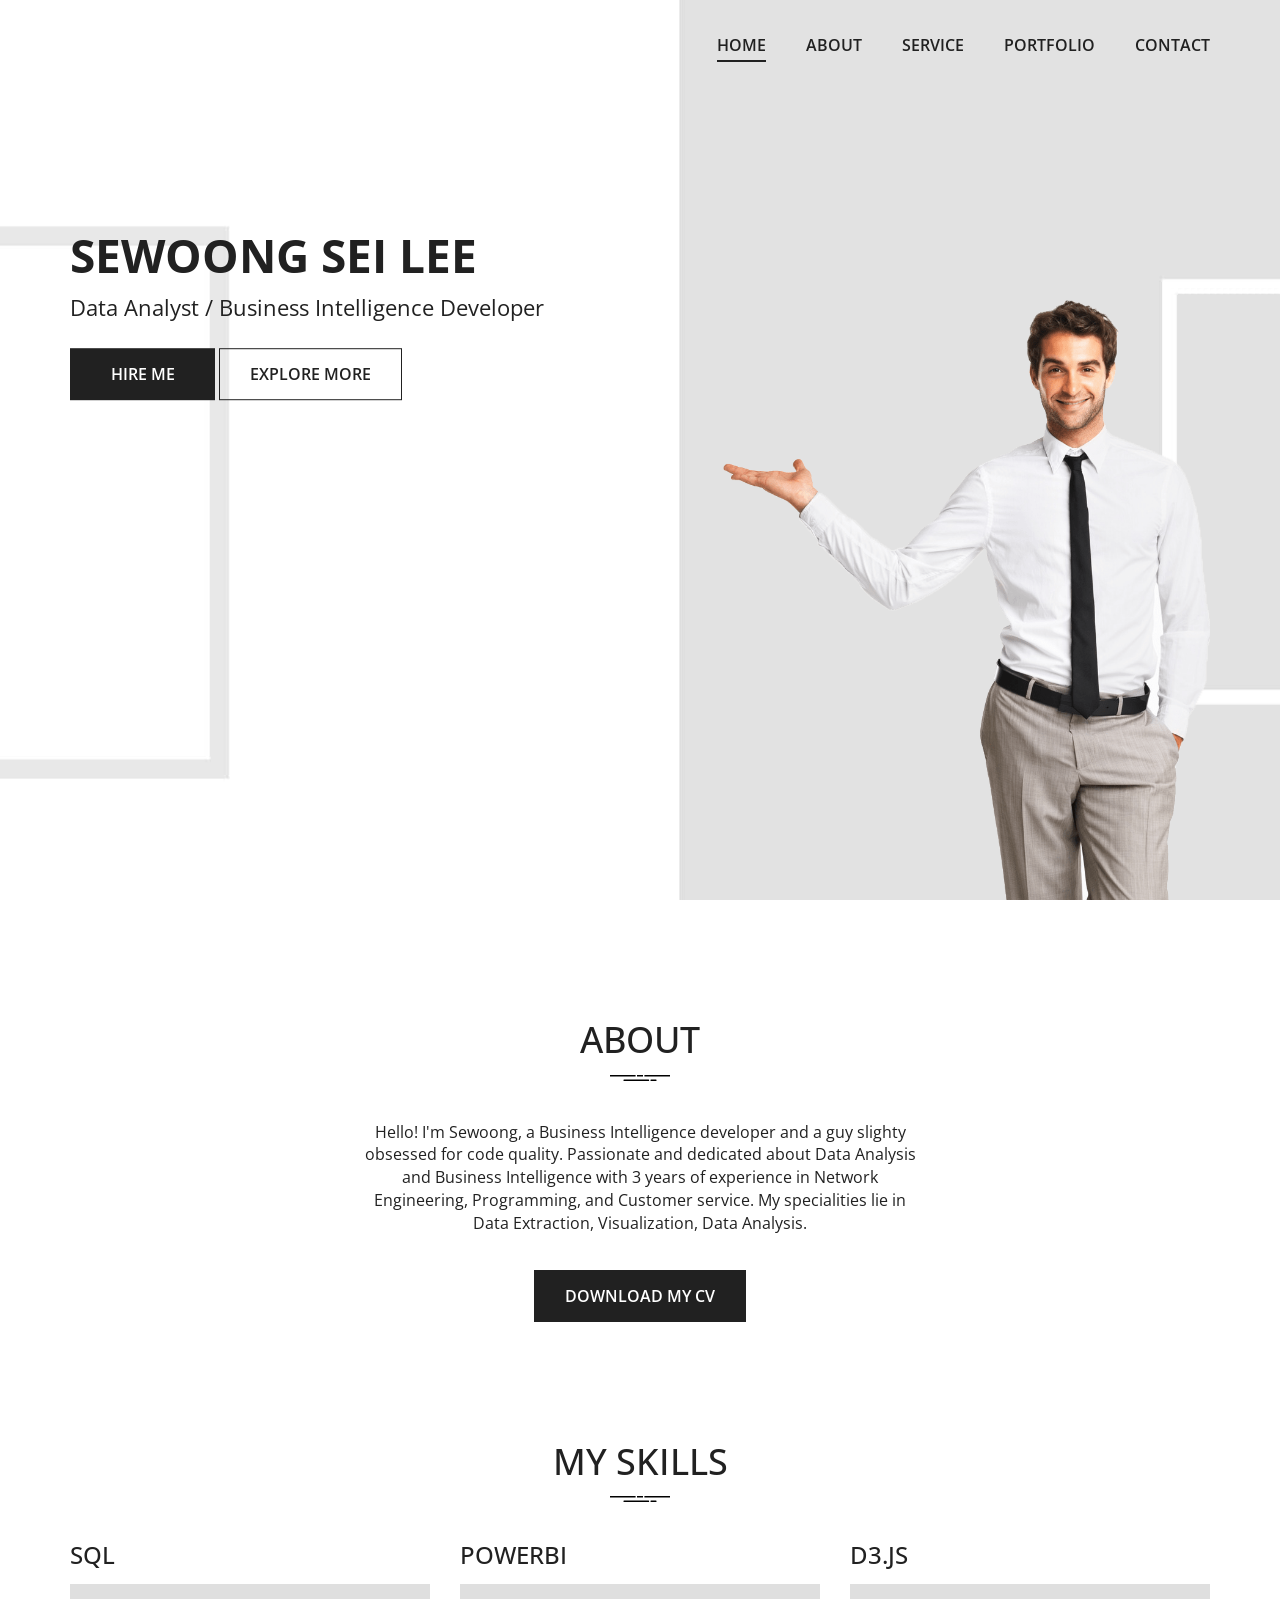
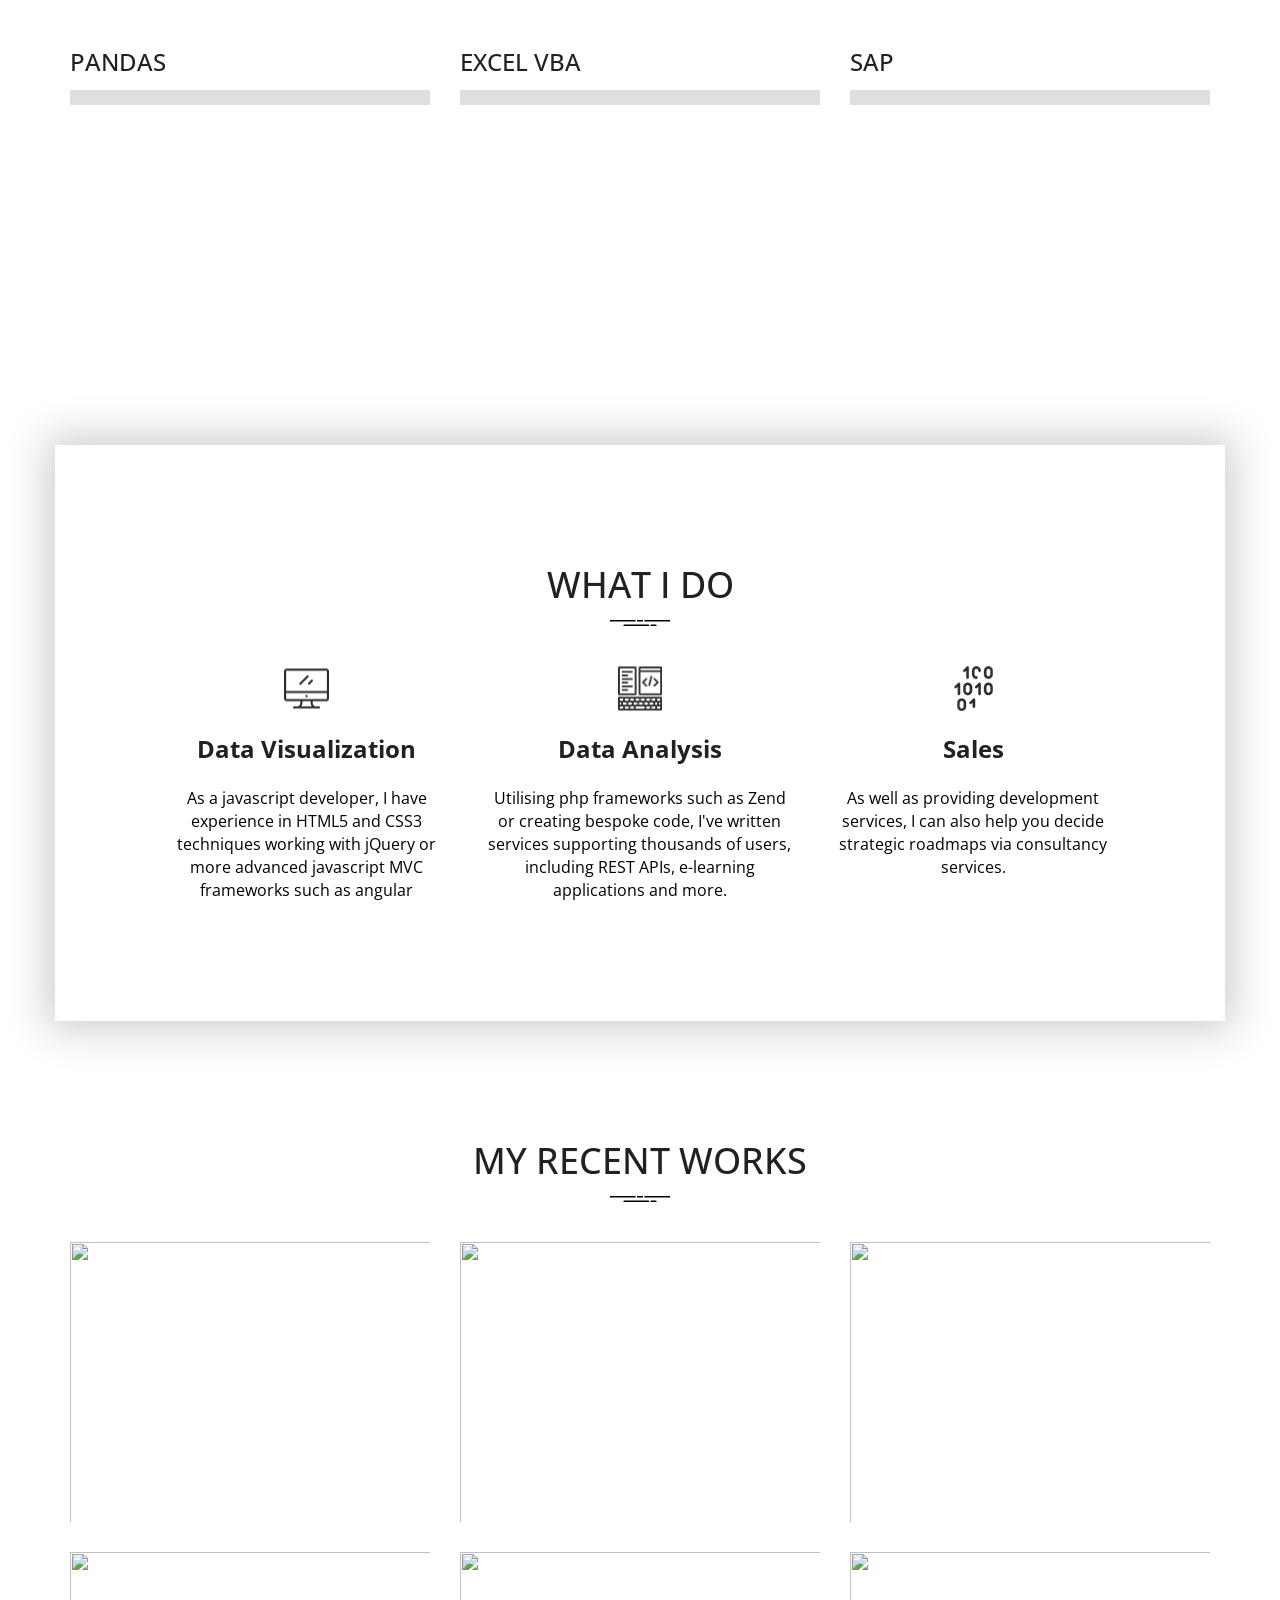
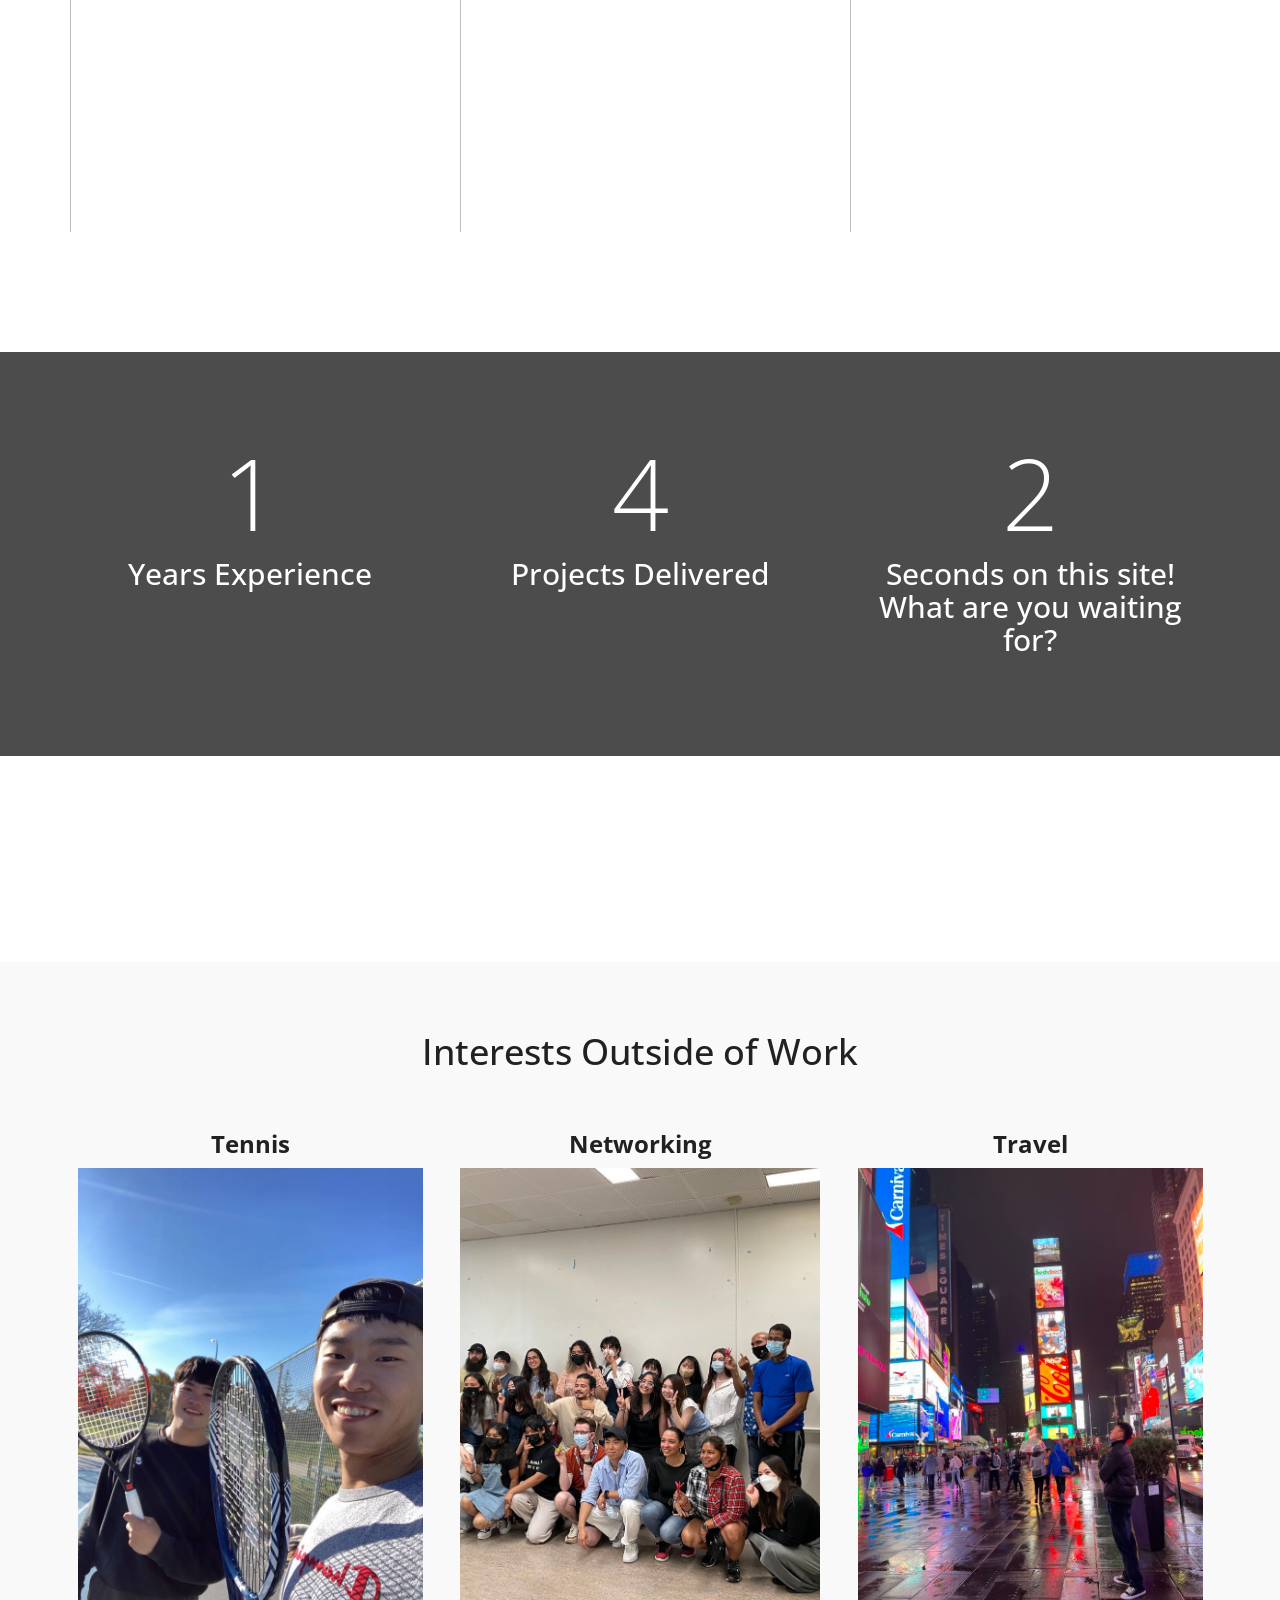
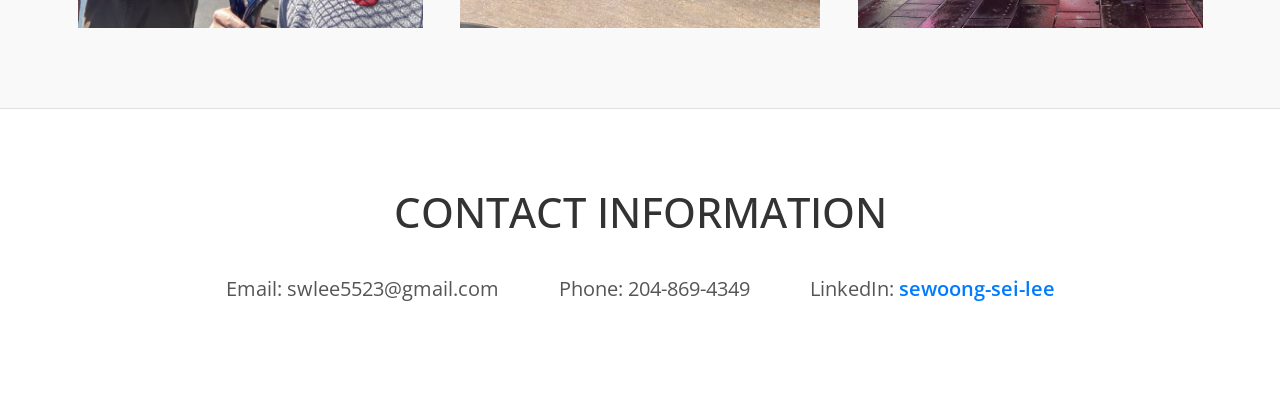
==== commit 06f57407: "update" ====
--- a/index.html
+++ b/index.html
@@ -1,219 +1,715 @@
 <!DOCTYPE html>
-<!--
-	Massively by HTML5 UP
-	html5up.net | @ajlkn
-	Free for personal and commercial use under the CCA 3.0 license (html5up.net/license)
--->
-<html>
+<html lang="en">
   <head>
-    <title>SEI LEE</title>
-    <meta charset="utf-8" />
+    <!-- Basic Page Needs
+    ================================================== -->
+    <meta http-equiv="Content-Type" content="text/html; charset=utf-8" />
+    <meta http-equiv="X-UA-Compatible" content="IE=edge" />
+
+    <title>SEI</title>
+
+    <meta name="description" content="" />
+    <meta name="author" content="" />
+    <meta name="keywords" content="" />
+
+    <!-- Mobile Specific Metas
+    ================================================== -->
     <meta
       name="viewport"
-      content="width=device-width, initial-scale=1, user-scalable=no"
+      content="width=device-width, minimum-scale=1.0, maximum-scale=1.0"
     />
-    <link rel="stylesheet" href="assets/css/main.css" />
-    <noscript
-      ><link rel="stylesheet" href="assets/css/noscript.css"
-    /></noscript>
+    <meta name="apple-mobile-web-app-capable" content="yes" />
+
+    <!-- Fonts -->
+    <link
+      href="https://fonts.googleapis.com/css?family=Open+Sans:300,400,600,700"
+      rel="stylesheet"
+    />
+
+    <!-- Favicon
+    ================================================== -->
+    <link
+      rel="apple-touch-icon"
+      sizes="180x180"
+      href="assets/img/apple-touch-icon.png"
+    />
+    <link
+      rel="icon"
+      type="image/png"
+      sizes="16x16"
+      href="assets/img/favicon.png"
+    />
+
+    <!-- Stylesheets
+    ================================================== -->
+    <!-- Bootstrap core CSS -->
+    <link href="assets/css/bootstrap.min.css" rel="stylesheet" />
+
+    <!-- Custom styles for this template -->
+    <link href="assets/css/style.css" rel="stylesheet" />
+    <link href="assets/css/responsive.css" rel="stylesheet" />
+
+    <!-- HTML5 shim and Respond.js IE8 support of HTML5 elements and media queries -->
+    <!--[if lt IE 9]>
+      <script src="https://oss.maxcdn.com/libs/html5shiv/3.7.0/html5shiv.js"></script>
+      <script src="https://oss.maxcdn.com/libs/respond.js/1.4.2/respond.min.js"></script>
+    <![endif]-->
   </head>
-  <body class="is-preload">
-    <!-- Wrapper -->
-    <div id="wrapper" class="fade-in">
-      <!-- Intro -->
-      <div id="intro">
-        <h1>SEWOONG SEI LEE<br /></h1>
-        <p>
-          Email: swlee5523@gmail.com
-          <br />
-          Linkedin:
-          <a href="https://www.linkedin.com/in/sewoong-sei-lee-b3029821b/"
-            >@Sewoong Sei Lee</a
-          >
-          <br />
-          Phone: 204-869-4349
-        </p>
-        <ul class="actions">
-          <li>
-            <a
-              href="#header"
-              class="button icon solid solo fa-arrow-down scrolly"
-              >Continue</a
+  <body>
+    <header
+      id="masthead"
+      class="site-header"
+      data-anchor-target=".hero"
+      data-top="background: rgba(255,255,255,0); padding: 30px 0; box-shadow: 0px 0px 20px 6px rgba(0, 0, 0, 0);"
+      data-top-bottom="background: rgba(255,255,255,1); padding: 10px 0; box-shadow: 0px 0px 20px 6px rgba(0, 0, 0, 0.2);"
+    >
+      <nav id="primary-navigation" class="site-navigation">
+        <div class="container">
+          <div class="navbar-header page-scroll">
+            <button
+              type="button"
+              class="navbar-toggle collapsed"
+              data-target="#portfolio-perfect-collapse"
+              aria-expanded="false"
             >
-          </li>
-        </ul>
-      </div>
-
-      <!-- Header -->
-      <header id="header">
-        <a href="index.html" class="logo">Contacts</a>
-      </header>
-
-      <!-- Nav -->
-
-      <!-- Main -->
-      <div id="main">
-        <!-- Posts -->
-        <section class="posts">
-          <article>
-            <header>
-              <h2>
-                <a href="#"
-                  >Sed magna<br />
-                  ipsum faucibus</a
-                >
-              </h2>
-            </header>
-            <a href="#" class="image fit"
-              ><img src="images/pic02.jpg" alt=""
-            /></a>
-            <p>
-              AAAAAAAAAAAAAAAAAAAAAAAAAAAAAAAAAA
-              AAAAAAAAAAAAAAAAAAAAAAAAAAAAAAAAAA
-              AAAAAAAAAAAAAAAAAAAAAAAAAAAAAAAAAAA
-              AAAAAAAAAAAAAAAAAAAAAAAAAAAAAAAAAAAAA
-            </p>
-            <ul class="actions special">
-              <li><a href="#" class="button">Full Story</a></li>
+              <span class="icon-bar"></span>
+              <span class="icon-bar"></span>
+              <span class="icon-bar"></span>
+            </button>
+          </div>
+          <!-- /.navbar-header -->
+
+          <div class="main-menu" id="portfolio-perfect-collapse">
+            <ul class="nav navbar-nav navbar-right">
+              <li class="page-scroll"><a href="#hero">Home</a></li>
+              <li class="page-scroll"><a href="#about">About</a></li>
+              <li class="page-scroll"><a href="#service">Service</a></li>
+              <li class="page-scroll"><a href="#portfolio">Portfolio</a></li>
+              <li class="page-scroll"><a href="#contact">Contact</a></li>
             </ul>
-          </article>
-          <article>
-            <header>
-              <h2>
-                <a href="#"
-                  >Primis eget<br />
-                  imperdiet lorem</a
-                >
-              </h2>
-            </header>
-            <a href="#" class="image fit"
-              ><img src="images/pic03.jpg" alt=""
-            /></a>
-            <p>
-              AAAAAAAAAAAAAAAAAAAAAAAAAAAAAAAAAAAAAA
-              AAAAAAAAAAAAAAAAAAAAAAAAAAAAAAAAAAAAAAA
-              AAAAAAAAAAAAAAAAAAAAAAAAAAAAAAAAAAAAAAAA
-            </p>
-            <ul class="actions special">
-              <li><a href="#" class="button">Full Story</a></li>
-            </ul>
-          </article>
-          <article>
-            <header>
-              <h2>
-                <a href="#"
-                  >Ante mattis<br />
-                  interdum dolor</a
-                >
-              </h2>
-            </header>
-            <a href="#" class="image fit"
-              ><img src="images/pic04.jpg" alt=""
-            /></a>
-            <p>
-              AAAAAAAAAAAAAAAAAAAAAAAAAAAAAAAAAAAAA
-              AAAAAAAAAAAAAAAAAAAAAAAAAAAAAAAAAAAAAAA
-              AAAAAAAAAAAAAAAAAAAAAAAAAAAAAAAAAAAAAAAAA
-              AAAAAAAAAAAAAAAAAAAAAAAAAAAAAAAAAAAAAAAAAAA
-            </p>
-            <ul class="actions special">
-              <li><a href="#" class="button">Full Story</a></li>
-            </ul>
-          </article>
-          <article>
-            <header>
-              <h2>
-                <a href="#"
-                  >Tempus sed<br />
-                  nulla imperdiet</a
-                >
-              </h2>
-            </header>
-            <a href="#" class="image fit"
-              ><img src="images/pic05.jpg" alt=""
-            /></a>
-            <p>
-              AAAAAAAAAAAAAAAAAAAAAAAAAAAAAAAAAAAAAAAAA
-              AAAAAAAAAAAAAAAAAAAAAAAAAAAAAAAAAAAAAAAAAAA
-              AAAAAAAAAAAAAAAAAAAAAAAAAAAAAAAAAAAAAAAAAAAA
-              AAAAAAAAAAAAAAAAAAAAAAAAAAAAAAAAAAAAAAAAAAAAA
-            </p>
-            <ul class="actions special">
-              <li><a href="#" class="button">Full Story</a></li>
-            </ul>
-          </article>
-          <article>
-            <header>
-              <h2>
-                <a href="#"
-                  >Odio magna<br />
-                  sed consectetur</a
-                >
-              </h2>
-            </header>
-            <a href="#" class="image fit"
-              ><img src="images/pic06.jpg" alt=""
-            /></a>
-            <p>
-              AAAAAAAAAAAAAAAAAAAAAAAAAAAAAAAAAAAAAAA
-              AAAAAAAAAAAAAAAAAAAAAAAAAAAAAAAAAAAAAAAAAA
-              AAAAAAAAAAAAAAAAAAAAAAAAAAAAAAAAAAAAAAAAAAA
-              AAAAAAAAAAAAAAAAAAAAAAAAAAAAAAAAAAAAAAAAAAAAA
-            </p>
-            <ul class="actions special">
-              <li><a href="#" class="button">Full Story</a></li>
-            </ul>
-          </article>
-          <article>
-            <header>
-              <h2>
-                <a href="#"
-                  >Augue lorem<br />
-                  primis vestibulum</a
-                >
-              </h2>
-            </header>
-            <a href="#" class="image fit"
-              ><img src="images/pic07.jpg" alt=""
-            /></a>
-            <p>
-              AAAAAAAAAAAAAAAAAAAAAAAAAAAAAAAAAAAAAAA
-              AAAAAAAAAAAAAAAAAAAAAAAAAAAAAAAAAAAAAAAA
-              AAAAAAAAAAAAAAAAAAAAAAAAAAAAAAAAAAAAAAAAAA
-              AAAAAAAAAAAAAAAAAAAAAAAAAAAAAAAAAAAAAAAAAA
-            </p>
-            <ul class="actions special">
-              <li><a href="#" class="button">Full Story</a></li>
-            </ul>
-          </article>
-        </section>
-
-        <!-- Footer -->
-        <footer>
-          <div class="pagination">
-            <!--<a href="#" class="previous">Prev</a>-->
-            <a href="#" class="page active">1</a>
-            <!-- <a href="page2.html" class="page">2</a> -->
-          </div>
-        </footer>
-      </div>
-
-      <!-- Copyright -->
-      <div id="copyright">
-        <ul>
-          <li>&copy; Untitled</li>
-          <li>Design: <a href="https://html5up.net">HTML5 UP</a></li>
-        </ul>
+            <!-- /.navbar-nav -->
+          </div>
+          <!-- /.navbar-collapse -->
+        </div>
+      </nav>
+      <!-- /.primary-navigation -->
+    </header>
+    <!-- /#header -->
+
+    <div id="hero" class="hero">
+      <div class="container">
+        <div class="row">
+          <div class="col-md-6">
+            <h1>SEWOONG SEI LEE</h1>
+            <div class="page-scroll">
+              <p class="job-title">Data Analyst / Business Intelligence Developer</p>
+              <a href="#contact" class="btn btn-fill ">Hire me</a>
+              <div class="clearfix visible-xxs"></div>
+              <a href="#portfolio" class="btn btn-border">Explore more</a>
+            </div>
+          </div>
+
+          <div class="col-md-6 text-right">
+            <img src="assets/img/alex-vidal.png" alt="alex-vidal" />
+          </div>
+        </div>
       </div>
     </div>
-
-    <!-- Scripts -->
-    <script src="assets/js/jquery.min.js"></script>
-    <script src="assets/js/jquery.scrollex.min.js"></script>
-    <script src="assets/js/jquery.scrolly.min.js"></script>
-    <script src="assets/js/browser.min.js"></script>
-    <script src="assets/js/breakpoints.min.js"></script>
-    <script src="assets/js/util.js"></script>
-    <script src="assets/js/main.js"></script>
+    <!-- /.hero -->
+
+    <main id="main" class="site-main">
+      <section id="about" class="site-section section-about text-center">
+        <div class="container">
+          <div class="row">
+            <div class="col-md-6 col-md-offset-3">
+              <h2>About</h2>
+              <img src="assets/img/lines.svg" class="img-lines" alt="lines" />
+              <p>
+                Hello! I'm Sewoong, a Business Intelligence developer and a guy
+                slighty obsessed for code quality. Passionate and dedicated
+                about Data Analysis and Business Intelligence with 3 years of
+                experience in Network Engineering, Programming, and Customer
+                service. My specialities lie in Data Extraction, Visualization,
+                Data Analysis.
+              </p>
+              <a
+                href="https://drive.google.com/file/d/1b_2q8-e8UQvAh2C19o3pbYM45h86zFHh/view?usp=sharing"
+                class="btn btn-fill"
+                target="_blank"
+                download
+                >Download my cv</a
+              >
+            </div>
+          </div>
+        </div>
+      </section>
+      <!-- /.secton-about -->
+
+      <section class="site-section section-skills">
+        <div class="container">
+          <div class="text-center">
+            <h3>My Skills</h3>
+            <img src="assets/img/lines.svg" class="img-lines" alt="lines" />
+          </div>
+          <div class="row">
+            <div class="col-md-4">
+              <div class="skill">
+                <h4>SQL</h4>
+                <div class="progress">
+                  <div
+                    class="progress-bar"
+                    role="progressbar"
+                    data-transitiongoal="80"
+                  ></div>
+                  <!-- /.progress-bar -->
+                </div>
+                <!-- /.progress -->
+              </div>
+              <!-- /.skill -->
+              <div class="skill">
+                <h4>Pandas</h4>
+                <div class="progress">
+                  <div
+                    class="progress-bar"
+                    role="progressbar"
+                    data-transitiongoal="60"
+                  ></div>
+                  <!-- /.progress-bar -->
+                </div>
+                <!-- /.progress -->
+              </div>
+              <!-- /.skill -->
+            </div>
+            <div class="col-md-4">
+              <div class="skill">
+                <h4>PowerBI</h4>
+                <div class="progress">
+                  <div
+                    class="progress-bar"
+                    role="progressbar"
+                    data-transitiongoal="70"
+                  ></div>
+                  <!-- /.progress-bar -->
+                </div>
+                <!-- /.progress -->
+              </div>
+              <!-- /.skill -->
+              <div class="skill">
+                <h4>Excel VBA</h4>
+                <div class="progress">
+                  <div
+                    class="progress-bar"
+                    role="progressbar"
+                    data-transitiongoal="60"
+                  ></div>
+                  <!-- /.progress-bar -->
+                </div>
+                <!-- /.progress -->
+              </div>
+              <!-- /.skill -->
+            </div>
+            <div class="col-md-4">
+              <div class="skill">
+                <h4>D3.js</h4>
+                <div class="progress">
+                  <div
+                    class="progress-bar"
+                    role="progressbar"
+                    data-transitiongoal="50"
+                  ></div>
+                  <!-- /.progress-bar -->
+                </div>
+                <!-- /.progress -->
+              </div>
+              <!-- /.skill -->
+              <div class="skill">
+                <h4>SAP</h4>
+                <div class="progress">
+                  <div
+                    class="progress-bar"
+                    role="progressbar"
+                    data-transitiongoal="30"
+                  ></div>
+                  <!-- /.progress-bar -->
+                </div>
+                <!-- /.progress -->
+              </div>
+              <!-- /.skill -->
+            </div>
+          </div>
+        </div>
+      </section>
+      <!-- /.secton-skills -->
+
+      <section
+        id="service"
+        class="site-section section-services overlay text-center"
+      >
+        <div class="container">
+          <div class="row">
+            <div class="col-md-12">
+              <h3>What i do</h3>
+              <img src="assets/img/lines.svg" class="img-lines" alt="lines" />
+            </div>
+            <div class="col-sm-4">
+              <div class="service">
+                <img src="assets/img/front-end.svg" alt="Front End Developer" />
+                <h4>Data Visualization</h4>
+                <p>
+                  As a javascript developer, I have experience in HTML5 and CSS3
+                  techniques working with jQuery or more advanced javascript MVC
+                  frameworks such as angular
+                </p>
+              </div>
+              <!-- /.service -->
+            </div>
+            <div class="col-sm-4">
+              <div class="service">
+                <img src="assets/img/back-end.svg" alt="Back End Developer" />
+                <h4>Data Analysis</h4>
+                <p>
+                  Utilising php frameworks such as Zend or creating bespoke
+                  code, I've written services supporting thousands of users,
+                  including REST APIs, e-learning applications and more.
+                </p>
+              </div>
+              <!-- /.service -->
+            </div>
+            <div class="col-sm-4">
+              <div class="service">
+                <img src="assets/img/consultancy.svg" alt="Coding" />
+                <h4>Sales</h4>
+                <p>
+                  As well as providing development services, I can also help you
+                  decide strategic roadmaps via consultancy services.
+                </p>
+              </div>
+              <!-- /.service -->
+            </div>
+          </div>
+        </div>
+      </section>
+      <!-- /.secton-services -->
+
+      <section id="portfolio" class="site-section section-portfolio">
+        
+          <div class="container">
+            <div class="text-center">
+              <h3>My recent Works</h3>
+              <img src="assets/img/lines.svg" class="img-lines" alt="lines" />
+            </div>
+
+          <a href="#">
+          <div class="row">
+                <div class="col-md-4 col-xs-6">
+                  <div class="portfolio-item">
+                    <img src="assets/img/portfolio-1.jpg" class="img-res" alt="" />
+                    <div class="portfolio-item-info">
+                      <h4>Project Title</h4>
+                    </div>
+              
+                <!-- /.portfolio-item-info -->
+              </div>
+              <!-- /.portfolio-item -->
+            </div>
+            </a> 
+
+
+            <a href="#">
+            <div class="col-md-4 col-xs-6">
+              <div class="portfolio-item">
+                <img src="assets/img/portfolio-2.jpg" class="img-res" alt="" />
+                <div class="portfolio-item-info">
+                  <h4>Project Title</h4>
+                  
+                </div>
+                <!-- /.portfolio-item-info -->
+              </div>
+              <!-- /.portfolio-item -->
+            </div>
+            </a>
+            
+            <a href="#">
+            <div class="col-md-4 col-xs-6">
+              <div class="portfolio-item">
+                <img src="assets/img/portfolio-3.jpg" class="img-res" alt="" />
+                <div class="portfolio-item-info">
+                  <h4>Project Title</h4>
+                  
+                </div>
+                <!-- /.portfolio-item-info -->
+              </div>
+              <!-- /.portfolio-item -->
+               </a>
+            </div>
+           
+            <a href="#">           
+              <div class="col-md-4 col-xs-6">
+              <div class="portfolio-item">
+                <img src="assets/img/portfolio-4.jpg" class="img-res" alt="" />
+                <div class="portfolio-item-info">
+                  <h4>Project Title</h4>                
+                </div>
+                <!-- /.portfolio-item-info -->
+              </div>
+              <!-- /.portfolio-item -->
+            </div>
+            </a>
+
+            <a href="#">
+            <div class="col-md-4 col-xs-6">
+              <div class="portfolio-item">
+                <img src="assets/img/portfolio-5.jpg" class="img-res" alt="" />
+                <div class="portfolio-item-info">
+                  <h4>Project Title</h4>
+                </div>
+                <!-- /.portfolio-item-info -->
+              </div>
+              <!-- /.portfolio-item -->
+            </div>
+            </a>
+
+            <a href="#">
+            <div class="col-md-4 col-xs-6">
+              <div class="portfolio-item">
+                <img src="assets/img/portfolio-6.jpg" class="img-res" alt="" />
+                <div class="portfolio-item-info">
+                  <h4>Project Title</h4>
+                  
+                </div>
+                <!-- /.portfolio-item-info -->
+              </div>
+              <!-- /.portfolio-item -->
+            </div>
+            </a>
+          </div>
+        </div>
+      </section>
+      <!-- /.secton-portfolio -->
+
+      <section class="site-section section-counters text-center">
+        <div class="container">
+          <div class="row">
+            <div class="col-sm-4 col-xs-12">
+              <p class="counter start" data-to="3" data-speed="2000">0</p>
+              <h4>Years Experience</h4>
+            </div>
+            <div class="col-sm-4 col-xs-12">
+              <p class="counter start" data-to="15" data-speed="2000">0</p>
+              <h4>Projects Delivered</h4>
+            </div>
+            <div class="col-sm-4 col-xs-12">
+              <p
+                id="infinity"
+                class="counter"
+                data-from="0"
+                data-to="1"
+                data-speed="1000"
+              >
+                0
+              </p>
+              <h4>Seconds on this site!<br />What are you waiting for?</h4>
+            </div>
+          </div>
+        </div>
+      </section>
+      <!-- /.section-counters -->
+
+      <br />
+      <br />
+      <br />
+      <br />
+      <br />
+      <br /><br /><br /><br />
+      <!-- Interests Outsides of Work Section -->
+      <section class="site-section section-interests text-center">
+        <div class="container">
+          <h1 class="section-title">Interests Outside of Work</h1>
+          <div class="row">
+            <div class="col-md-4">
+              <div class="interest">
+                <i class="fa fa-music"></i>
+                <h4>Tennis</h4>
+                <img src="/assets/img/Tennis.jpg" alt="" />
+              </div>
+            </div>
+            <div class="col-md-4">
+              <div class="interest">
+                <i class="fa fa-camera"></i>
+                <h4>Networking</h4>
+                <img src="/assets/img/Meeting.jpg" alt="" />
+              </div>
+            </div>
+            <div class="col-md-4">
+              <div class="interest">
+                <i class="fa fa-plane"></i>
+                <h4>Travel</h4>
+                <img src="/assets/img/Newyork.jpg" alt="" />
+              </div>
+            </div>
+          </div>
+        </div>
+      </section>
+
+      <section id="contact" class="site-section section-contact text-center">
+        <div class="container">
+          <h2>Contact Information</h2>
+          <div class="contact-info">
+            <div class="info-item">
+              <i class="fas fa-envelope"></i>
+              <p>Email: swlee5523@gmail.com</p>
+            </div>
+            <div class="info-item">
+              <i class="fas fa-phone"></i>
+              <p>Phone: 204-869-4349</p>
+            </div>
+            <div class="info-item">
+              <i class="fab fa-linkedin"></i>
+              <p>
+                LinkedIn:
+                <a
+                  href="https://www.linkedin.com/in/sewoong-sei-lee-b3029821b/"
+                  target="_blank"
+                  >sewoong-sei-lee</a
+                >
+              </p>
+            </div>
+          </div>
+        </div>
+      </section>
+
+      <!-- /.section-form -->
+    </main>
+    <!-- /#main -->
+
+    <footer id="colophon" class="site-footer">
+      <div class="container">
+        <div class="row">
+          <div class="col-sm-4 col-xs-12">
+            <a class="icon facebook-bg" href="#"
+              ><i class="icon-facebook"></i
+            ></a>
+            <a class="icon twitter-bg" href="#"><i class="icon-twitter"></i></a>
+            <a class="icon gplus-bg" href="#"><i class="icon-linkedin"></i></a>
+            <a class="icon linkedin-bg" href="#"><i class="icon-gplus"></i></a>
+          </div>
+          <div class="col-sm-4 col-sm-offset-0 col-xs-6 col-xs-offset-3">
+            <p class="copyright">2017. All Rights Reserved</p>
+          </div>
+          <div class="col-sm-4 col-xs-3">
+            <div class="text-right page-scroll">
+              <a class="icon icon-up-bg" href="#hero"
+                ><i class="icon-up"></i
+              ></a>
+            </div>
+          </div>
+        </div>
+      </div>
+    </footer>
+    <!-- /#footer -->
+
+    <!-- Modals -->
+    <div id="portfolioItem1" class="modal fade" role="dialog">
+      <div class="modal-dialog">
+        <div class="modal-content">
+          <div class="modal-header">
+            <a class="close" data-dismiss="modal"
+              ><span class="glyphicon glyphicon-remove"></span
+            ></a>
+            <img class="img-res" src="assets/img/portfolio-1.jpg" alt="" />
+          </div>
+          <div class="modal-body">
+            <h4 class="modal-title">Project title</h4>
+            <p>
+              Lorem ipsum dolor sit amet, consectetur adipiscing elit. Donec
+              commodo finibus tristique. Maecenas dignissim condimentum sem eu
+              tincidunt. Curabitur in dui quis magna vestibulum pulvinar a ut
+              urna. Nam pellentesque mattis urna. Aenean eget lectus sit amet
+              turpis facilisis consectetur quis vel ante. Integer in massa ut
+              nibh ultricies sagittis imperdiet in ante. Nam sed turpis vel ante
+              placerat feugiat ac tempus magna. Nam aliquet ullamcorper dolor
+              non hendrerit.
+            </p>
+          </div>
+          <div class="modal-footer">
+            <a href="#" class="btn btn-fill">Visit Page</a>
+          </div>
+        </div>
+        <!-- /.modal-content -->
+      </div>
+      <!-- /.modal-dialog -->
+    </div>
+    <!-- /.modal -->
+
+    <div id="portfolioItem2" class="modal fade" role="dialog">
+      <div class="modal-dialog">
+        <div class="modal-content">
+          <div class="modal-header">
+            <a class="close" data-dismiss="modal"
+              ><span class="glyphicon glyphicon-remove"></span
+            ></a>
+            <img class="img-res" src="assets/img/portfolio-2.jpg" alt="" />
+          </div>
+          <div class="modal-body">
+            <h4 class="modal-title">Project title</h4>
+            <p>
+              Lorem ipsum dolor sit amet, consectetur adipiscing elit. Donec
+              commodo finibus tristique. Maecenas dignissim condimentum sem eu
+              tincidunt. Curabitur in dui quis magna vestibulum pulvinar a ut
+              urna. Nam pellentesque mattis urna. Aenean eget lectus sit amet
+              turpis facilisis consectetur quis vel ante. Integer in massa ut
+              nibh ultricies sagittis imperdiet in ante. Nam sed turpis vel ante
+              placerat feugiat ac tempus magna. Nam aliquet ullamcorper dolor
+              non hendrerit.
+            </p>
+          </div>
+          <div class="modal-footer">
+            <a href="#" class="btn btn-fill">Visit Page</a>
+          </div>
+        </div>
+        <!-- /.modal-content -->
+      </div>
+      <!-- /.modal-dialog -->
+    </div>
+    <!-- /.modal -->
+
+    <div id="portfolioItem3" class="modal fade" role="dialog">
+      <div class="modal-dialog">
+        <div class="modal-content">
+          <div class="modal-header">
+            <a class="close" data-dismiss="modal"
+              ><span class="glyphicon glyphicon-remove"></span
+            ></a>
+            <img class="img-res" src="assets/img/portfolio-3.jpg" alt="" />
+          </div>
+          <div class="modal-body">
+            <h4 class="modal-title">Project title</h4>
+            <p>
+              Lorem ipsum dolor sit amet, consectetur adipiscing elit. Donec
+              commodo finibus tristique. Maecenas dignissim condimentum sem eu
+              tincidunt. Curabitur in dui quis magna vestibulum pulvinar a ut
+              urna. Nam pellentesque mattis urna. Aenean eget lectus sit amet
+              turpis facilisis consectetur quis vel ante. Integer in massa ut
+              nibh ultricies sagittis imperdiet in ante. Nam sed turpis vel ante
+              placerat feugiat ac tempus magna. Nam aliquet ullamcorper dolor
+              non hendrerit.
+            </p>
+          </div>
+          <div class="modal-footer">
+            <a href="#" class="btn btn-fill">Visit Page</a>
+          </div>
+        </div>
+        <!-- /.modal-content -->
+      </div>
+      <!-- /.modal-dialog -->
+    </div>
+    <!-- /.modal -->
+
+    <div id="portfolioItem4" class="modal fade" role="dialog">
+      <div class="modal-dialog">
+        <div class="modal-content">
+          <div class="modal-header">
+            <a class="close" data-dismiss="modal"
+              ><span class="glyphicon glyphicon-remove"></span
+            ></a>
+            <img class="img-res" src="assets/img/portfolio-4.jpg" alt="" />
+          </div>
+          <div class="modal-body">
+            <h4 class="modal-title">Project title</h4>
+            <p>
+              Lorem ipsum dolor sit amet, consectetur adipiscing elit. Donec
+              commodo finibus tristique. Maecenas dignissim condimentum sem eu
+              tincidunt. Curabitur in dui quis magna vestibulum pulvinar a ut
+              urna. Nam pellentesque mattis urna. Aenean eget lectus sit amet
+              turpis facilisis consectetur quis vel ante. Integer in massa ut
+              nibh ultricies sagittis imperdiet in ante. Nam sed turpis vel ante
+              placerat feugiat ac tempus magna. Nam aliquet ullamcorper dolor
+              non hendrerit.
+            </p>
+          </div>
+          <div class="modal-footer">
+            <a href="#" class="btn btn-fill">Visit Page</a>
+          </div>
+        </div>
+        <!-- /.modal-content -->
+      </div>
+      <!-- /.modal-dialog -->
+    </div>
+    <!-- /.modal -->
+
+    <div id="portfolioItem5" class="modal fade" role="dialog">
+      <div class="modal-dialog">
+        <div class="modal-content">
+          <div class="modal-header">
+            <a class="close" data-dismiss="modal"
+              ><span class="glyphicon glyphicon-remove"></span
+            ></a>
+            <img class="img-res" src="assets/img/portfolio-5.jpg" alt="" />
+          </div>
+          <div class="modal-body">
+            <h4 class="modal-title">Project title</h4>
+            <p>
+              Lorem ipsum dolor sit amet, consectetur adipiscing elit. Donec
+              commodo finibus tristique. Maecenas dignissim condimentum sem eu
+              tincidunt. Curabitur in dui quis magna vestibulum pulvinar a ut
+              urna. Nam pellentesque mattis urna. Aenean eget lectus sit amet
+              turpis facilisis consectetur quis vel ante. Integer in massa ut
+              nibh ultricies sagittis imperdiet in ante. Nam sed turpis vel ante
+              placerat feugiat ac tempus magna. Nam aliquet ullamcorper dolor
+              non hendrerit.
+            </p>
+          </div>
+          <div class="modal-footer">
+            <a href="#" class="btn btn-fill">Visit Page</a>
+          </div>
+        </div>
+        <!-- /.modal-content -->
+      </div>
+      <!-- /.modal-dialog -->
+    </div>
+    <!-- /.modal -->
+
+    <div id="portfolioItem6" class="modal fade" role="dialog">
+      <div class="modal-dialog">
+        <div class="modal-content">
+          <div class="modal-header">
+            <a class="close" data-dismiss="modal"
+              ><span class="glyphicon glyphicon-remove"></span
+            ></a>
+            <img class="img-res" src="assets/img/portfolio-6.jpg" alt="" />
+          </div>
+          <div class="modal-body">
+            <h4 class="modal-title">Project title</h4>
+            <p>
+              Lorem ipsum dolor sit amet, consectetur adipiscing elit. Donec
+              commodo finibus tristique. Maecenas dignissim condimentum sem eu
+              tincidunt. Curabitur in dui quis magna vestibulum pulvinar a ut
+              urna. Nam pellentesque mattis urna. Aenean eget lectus sit amet
+              turpis facilisis consectetur quis vel ante. Integer in massa ut
+              nibh ultricies sagittis imperdiet in ante. Nam sed turpis vel ante
+              placerat feugiat ac tempus magna. Nam aliquet ullamcorper dolor
+              non hendrerit.
+            </p>
+          </div>
+          <div class="modal-footer">
+            <a href="#" class="btn btn-fill">Visit Page</a>
+          </div>
+        </div>
+        <!-- /.modal-content -->
+      </div>
+      <!-- /.modal-dialog -->
+    </div>
+    <!-- /.modal -->
+
+    <!-- Bootstrap core JavaScript
+    ================================================== -->
+    <!-- Placed at the end of the document so the pages load faster -->
+    <script src="https://ajax.googleapis.com/ajax/libs/jquery/3.1.1/jquery.min.js"></script>
+    <script src="assets/js/bootstrap.min.js"></script>
+    <script src="https://cdnjs.cloudflare.com/ajax/libs/jquery-easing/1.4.1/jquery.easing.min.js"></script>
+    <script src="assets/js/skrollr.min.js"></script>
+    <script src="https://cdnjs.cloudflare.com/ajax/libs/bootstrap-progressbar/0.9.0/bootstrap-progressbar.min.js"></script>
+    <script src="assets/js/jquery.countTo.min.js"></script>
+    <script src="assets/js/script.js"></script>
   </body>
 </html>
--- a/assets/css/style.css
+++ b/assets/css/style.css
@@ -0,0 +1,684 @@
+/*
+ * Theme Name: 
+ * Theme URI: 
+ * Author: Milan Savov
+ * Author URI/Mail: milan.savov@gmail.com
+ * Version: 1.0
+ * */
+
+/* FONT
+================================================== */
+@font-face {
+  font-family: "fontello";
+  src: url("../fonts/fontello.eot?37927580");
+  src: url("../fonts/fontello.eot?37927580#iefix") format("embedded-opentype"),
+    url("../fonts/fontello.woff2?37927580") format("woff2"),
+    url("../fonts/fontello.woff?37927580") format("woff"),
+    url("../fonts/fontello.ttf?37927580") format("truetype"),
+    url("../fonts/fontello.svg?37927580#fontello") format("svg");
+  font-weight: normal;
+  font-style: normal;
+}
+
+[class^="icon-"]:before,
+[class*=" icon-"]:before {
+  font-family: "fontello";
+  font-style: normal;
+  font-weight: normal;
+  speak: none;
+  display: inline-block;
+  text-decoration: inherit;
+  width: 1em;
+  margin-right: 0.2em;
+  text-align: center;
+  font-variant: normal;
+  text-transform: none;
+  line-height: 1em;
+  margin-left: 0.2em;
+  -webkit-font-smoothing: antialiased;
+  -moz-osx-font-smoothing: grayscale;
+}
+
+.icon-twitter:before {
+  content: "\f099";
+} /* '' */
+.icon-facebook:before {
+  content: "\f09a";
+} /* '' */
+.icon-gplus:before {
+  content: "\f0d5";
+} /* '' */
+.icon-linkedin:before {
+  content: "\f0e1";
+} /* '' */
+.icon-linkedin:before {
+  content: "\f0e1";
+} /* '' */
+.icon-up:before {
+  content: "\f176";
+} /* '' */
+
+/* CUSTOM RESETS
+================================================== */
+a {
+  transition: color 0.25s ease-in-out;
+  -moz-transition: color 0.25s ease-in-out;
+  -webkit-transition: color 0.25s ease-in-out;
+  -o-transition: color 0.25s ease-in-out;
+  -ms-transition: color 0.25s ease-in-out;
+}
+
+a:focus,
+a:hover {
+  outline: 0 none;
+  text-decoration: none;
+}
+
+h4 {
+  font-size: 30px;
+}
+
+/* Buttons */
+.btn {
+  min-width: 145px;
+  line-height: 50px;
+  padding: 0 30px;
+  font-size: 16px;
+  font-weight: 600;
+  text-transform: uppercase;
+  border-radius: 0;
+  transition: box-shadow 0.25s ease-in-out;
+  -moz-transition: box-shadow 0.25s ease-in-out;
+  -webkit-transition: box-shadow 0.25s ease-in-out;
+  -o-transition: box-shadow 0.25s ease-in-out;
+  -ms-transition: box-shadow 0.25s ease-in-out;
+}
+
+.btn-fill {
+  color: #fff;
+  background-color: #212121;
+}
+
+.btn-border {
+  background-color: transparent;
+  color: #212121;
+  border: 1px solid #212121;
+}
+
+.btn-fill:hover,
+.btn-fill:focus {
+  color: #fff;
+}
+
+.btn:hover,
+.btn:focus {
+  box-shadow: 0px 10px 18px 0px rgba(0, 0, 0, 0.15);
+}
+
+/* Input fields */
+.form-control {
+  padding-left: 10px;
+  border: 0;
+  border-bottom: 1px solid #212121;
+  border-radius: 0;
+  background-color: transparent;
+  box-shadow: none;
+  outline: 0 none transparent;
+  -webkit-appearance: none;
+}
+
+textarea {
+  margin-top: 40px;
+  min-height: 200px;
+  resize: none;
+}
+
+.form-control:focus {
+  box-shadow: none;
+  border-bottom-color: #e1e1e1;
+}
+
+::-moz-placeholder,
+::-webkit-input-placeholder {
+  font-size: 16px;
+}
+
+/* LAYOUT
+================================================== */
+html,
+body {
+  width: 100%;
+  height: 100%;
+  margin: 0;
+  padding: 0;
+  font-family: "Open Sans", sans-serif;
+  font-size: 16px;
+  color: #212121;
+}
+
+.img-res {
+  display: block;
+  width: 100vw;
+  height: 100vh;
+  max-width: 100%;
+  max-height: 100%;
+  object-fit: cover;
+}
+
+.visible-xxs {
+  display: none;
+}
+
+/* Background-color */
+.gray-bg {
+  background-color: #e1e1e1;
+}
+
+/* HEADER
+================================================== */
+.site-header {
+  position: fixed;
+  top: 0;
+  width: 100%;
+  background-color: transparent;
+  z-index: 5;
+}
+
+.site-logo img {
+  padding-bottom: 2px;
+}
+
+/* Navigation */
+.navbar-nav > li > a {
+  padding: 5px 0;
+  font-weight: 600;
+  color: #212121;
+  text-transform: uppercase;
+  border-bottom: 2px solid transparent;
+  transition: border-color 0.25s ease-in-out;
+  -moz-transition: border-color 0.25s ease-in-out;
+  -webkit-transition: border-color 0.25s ease-in-out;
+  -o-transition: border-color 0.25s ease-in-out;
+  -ms-transition: border-color 0.25s ease-in-out;
+}
+
+.navbar-nav.navbar-right {
+  margin-right: 0;
+}
+
+.navbar-nav > li + li > a {
+  margin-left: 40px;
+}
+
+.navbar-nav > li > a:hover,
+.navbar-nav > li.active > a,
+.nav > li > a:hover,
+.nav > li.active > a {
+  background-color: transparent;
+  border-bottom: 2px solid #212121;
+}
+
+.nav > li > a:focus {
+  background-color: transparent;
+}
+
+/* HERO
+================================================== */
+.hero {
+  background: url(../img/hero.jpg) no-repeat center / cover;
+  height: 100%;
+  width: 100%;
+  min-height: 700px;
+}
+
+.hero .container {
+  position: relative;
+  height: 100%;
+}
+
+.hero .col-md-6:first-child {
+  position: absolute;
+  top: 35%;
+  left: 0;
+  transform: translateY(-50%);
+  -webkit-transform: translateY(-50%);
+  -ms-transform: translateY(-50%);
+  -moz-transform: translateY(-50%);
+  -o-transform: translateY(-50%);
+  z-index: 2;
+}
+
+.hero .col-md-6:last-child {
+  position: absolute;
+  right: 0;
+  bottom: 0;
+}
+
+.hero h1 {
+  font-size: 46px;
+  font-weight: 700;
+  margin: 0 0 15px;
+  text-transform: uppercase;
+}
+
+.job-title {
+  font-size: 22px;
+  margin-bottom: 30px;
+  line-height: 1;
+}
+
+.hero img {
+  height: 600px;
+}
+
+/* SITEMAIN
+================================================== */
+.site-main {
+  position: relative;
+  margin-bottom: 100px;
+  background-color: #fff;
+  z-index: 1;
+}
+/* site-section */
+.site-section {
+  padding-top: 120px;
+}
+
+.site-section h2,
+.site-section h3 {
+  font-size: 36px;
+  margin: 0;
+  text-transform: uppercase;
+}
+
+.img-lines {
+  margin: 15px 0 40px;
+}
+
+.site-section p {
+  margin-bottom: 35px;
+}
+
+/* Section: Skills */
+.section-skills {
+  padding-bottom: 120px;
+}
+
+.skill + .skill {
+  margin-top: 50px;
+}
+
+.skill h4 {
+  font-size: 24px;
+  text-transform: uppercase;
+  margin: 0 0 15px;
+}
+
+.progress {
+  height: 15px;
+  margin-bottom: 0;
+  border-radius: 0;
+  background-color: #dfdfdf;
+  box-shadow: none;
+}
+
+.progress-bar {
+  background-color: #212121;
+}
+
+/* Section: Services */
+.section-services {
+  position: relative;
+  padding-top: 220px;
+}
+
+.section-services:before {
+  content: "";
+  background: url(../img/services-bg.jpg) no-repeat fixed center / cover;
+  width: 100%;
+  height: 400px;
+  position: absolute;
+  left: 0;
+  top: 0;
+}
+
+.overlay:after {
+  content: "";
+  width: 100%;
+  height: 400px;
+  position: absolute;
+  background-color: rgba(255, 255, 255, 0.5);
+  top: 0;
+  left: 0;
+  z-index: 0;
+}
+
+.section-services .container {
+  padding: 120px 100px;
+  position: relative;
+  background-color: #fff;
+  box-shadow: 0px 0px 40px 8px rgba(0, 0, 0, 0.2);
+  z-index: 1;
+}
+
+.service h4 {
+  margin: 25px 0;
+  font-size: 24px;
+  font-weight: 700;
+}
+
+.service p {
+  color: #000;
+  margin-bottom: 0;
+}
+
+/* Section: Portfolio */
+.section-portfolio {
+  padding-bottom: 120px;
+}
+
+.portfolio-item {
+  height: 280px;
+  margin-bottom: 30px;
+  position: relative;
+}
+
+.section-portfolio .col-md-4:nth-last-child(-n + 3) .portfolio-item {
+  margin-bottom: 0;
+}
+
+.portfolio-item:before {
+  content: "";
+  height: 100%;
+  width: 100%;
+  position: absolute;
+  top: 0;
+  left: 0;
+  z-index: 1;
+  transition: background-color 0.25s ease-in-out;
+  -moz-transition: background-color 0.25s ease-in-out;
+  -webkit-transition: background-color 0.25s ease-in-out;
+  -o-transition: background-color 0.25s ease-in-out;
+  -ms-transition: background-color 0.25s ease-in-out;
+}
+
+.portfolio-item:hover:before {
+  background-color: rgba(33, 33, 33, 0.6);
+}
+
+.portfolio-item-info {
+  position: absolute;
+  top: 150px;
+  left: 0px;
+  z-index: 999;
+  opacity: 0;
+  transition: opacity 0.25s ease-in-out, left 0.25s ease-in-out;
+  -moz-transition: opacity 0.25s ease-in-out, left 0.25s ease-in-out;
+  -webkit-transition: opacity 0.25s ease-in-out, left 0.25s ease-in-out;
+  -o-transition: opacity 0.25s ease-in-out, left 0.25s ease-in-out;
+  -ms-transition: opacity 0.25s ease-in-out, left 0.25s ease-in-out;
+}
+
+.portfolio-item:hover .portfolio-item-info {
+  left: 50px;
+  opacity: 1;
+}
+
+.portfolio-item-info h4 {
+  margin: 0 0 20px;
+  font-weight: 700;
+  color: #fff;
+}
+
+.portfolio-item-info a {
+  padding: 6px 7px 4px;
+  font-size: 12px;
+  border: 1px solid #fff;
+  border-radius: 50px;
+  color: #fff;
+  transition: color 0.25s ease-in-out, background-color 0.25s ease-in-out;
+  -moz-transition: color 0.25s ease-in-out, background-color 0.25s ease-in-out;
+  -webkit-transition: color 0.25s ease-in-out,
+    background-color 0.25s ease-in-out;
+  -o-transition: color 0.25s ease-in-out, background-color 0.25s ease-in-out;
+  -ms-transition: color 0.25s ease-in-out, background-color 0.25s ease-in-out;
+}
+
+.portfolio-item-info a:hover {
+  color: #212121;
+  background-color: #fff;
+}
+
+.section-portfolio .btn {
+  margin-top: 10px;
+}
+
+/* Modal */
+.modal {
+  z-index: 9999;
+}
+
+.modal-content {
+  border-radius: 0;
+  box-shadow: 0px 0px 40px 8px rgba(0, 0, 0, 0.2);
+}
+
+.modal-header {
+  position: relative;
+  padding: 0;
+  height: 500px;
+}
+
+.modal-header .close {
+  position: absolute;
+  right: 0;
+  padding: 10px 11px;
+  margin-top: 0;
+  background-color: #fff;
+  font-size: 16px;
+  color: #212121;
+  border-left: 1px solid #212121;
+  border-bottom: 1px solid #212121;
+  opacity: 1;
+  transition: box-shadow 0.25s ease-in-out;
+  -moz-transition: box-shadow 0.25s ease-in-out;
+  -webkit-transition: box-shadow 0.25s ease-in-out;
+  -o-transition: box-shadow 0.25s ease-in-out;
+  -ms-transition: box-shadow 0.25s ease-in-out;
+}
+
+.modal-header .close:hover {
+  box-shadow: 0px 10px 18px 0px rgba(0, 0, 0, 0.2);
+}
+
+.modal-body h4 {
+  font-weight: 700;
+}
+
+.modal-footer {
+  text-align: center;
+}
+
+/* Section: Counters */
+.section-counters {
+  background: url(../img/counters-bg.jpg) no-repeat fixed center / cover;
+  width: 100%;
+  padding: 100px 0;
+  position: relative;
+}
+
+.section-counters:before {
+  content: "";
+  position: absolute;
+  top: 0;
+  left: 0;
+  width: 100%;
+  height: 100%;
+  background-color: rgba(0, 0, 0, 0.7);
+}
+
+.section-counters h4 {
+  color: #fff;
+  margin: 25px 0 0;
+}
+
+.site-section p.counter {
+  font-size: 100px;
+  font-weight: 300;
+  color: #fff;
+  margin: 0;
+  line-height: 0.8;
+}
+
+/* Section: Form*/
+.section-form {
+  padding-bottom: 120px;
+}
+
+.section-form .btn {
+  margin-top: 40px;
+}
+
+/* FOOTER
+================================================== */
+.site-footer {
+  position: fixed;
+  bottom: 0;
+  padding: 30px 0;
+  width: 100%;
+  background-color: #212121;
+  z-index: -1;
+}
+
+.icon {
+  line-height: 40px;
+  padding: 9px 11px;
+  color: #fff;
+  border: 1px solid #fff;
+  border-radius: 50%;
+}
+
+.icon + .icon {
+  margin-left: 5px;
+}
+
+.icon i:before {
+  margin: 0;
+}
+
+.icon:hover {
+  background-color: #fff;
+}
+
+.site-footer a {
+  transition: color 0.25s ease-in-out, background-color 0.25s ease-in-out;
+  -moz-transition: color 0.25s ease-in-out, background-color 0.25s ease-in-out;
+  -webkit-transition: color 0.25s ease-in-out,
+    background-color 0.25s ease-in-out;
+  -o-transition: color 0.25s ease-in-out, background-color 0.25s ease-in-out;
+  -ms-transition: color 0.25s ease-in-out, background-color 0.25s ease-in-out;
+}
+
+a.twitter-bg:hover {
+  color: #55acee;
+}
+a.facebook-bg:hover {
+  color: #3b5998;
+}
+a.gplus-bg:hover {
+  color: #007bb5;
+}
+a.linkedin-bg:hover {
+  color: #dd4b39;
+}
+a.icon-up-bg:hover {
+  color: #212121;
+}
+
+.copyright {
+  margin-bottom: 0;
+  line-height: 40px;
+  color: #fff;
+  text-align: center;
+}
+
+/* Interests Styles */
+.section-interests {
+  background-color: #f9f9f9;
+  padding: 50px 0;
+}
+
+.section-title {
+  margin-bottom: 50px;
+}
+
+.interest {
+  margin-bottom: 30px;
+}
+
+.interest i {
+  font-size: 48px;
+  color: #333;
+}
+
+.interest h4 {
+  margin-top: 10px;
+  font-size: 24px;
+  font-weight: bold;
+}
+
+.interest p {
+  font-size: 16px;
+  color: #555;
+}
+
+.section-interests .interest img {
+  max-width: 100%;
+  height: 460px; /* Adjust this value to your preference */
+  object-fit: cover; /* This ensures the image covers the entire container */
+}
+
+/* Style for contact section */
+#contact {
+  background-color: #ffffff; /* Use a clean white background */
+  padding: 80px 0; /* Add some padding to the section */
+  border-top: 1px solid #e0e0e0; /* Add a subtle border at the top */
+}
+
+#contact h2 {
+  font-size: 42px; /* Increase the font size for a more prominent heading */
+  margin-bottom: 40px; /* Add a bit more space below the heading */
+  color: #333333; /* Use a slightly darker color for the heading */
+}
+
+.contact-info {
+  display: flex;
+  justify-content: center;
+  flex-wrap: wrap; /* Allow items to wrap to the next line on smaller screens */
+}
+
+.info-item {
+  margin: 0 30px;
+  text-align: center; /* Center align the items for consistency */
+}
+
+.info-item i {
+  font-size: 48px; /* Increase the icon size for emphasis */
+  margin-bottom: 15px; /* Add a bit more space below the icon */
+  color: #007bff; /* Use a bold color for the icons */
+}
+
+.info-item p {
+  font-size: 20px; /* Slightly increase the font size for better readability */
+  color: #555555; /* Use a slightly darker color for the text */
+}
+
+.info-item a {
+  color: #007bff;
+  text-decoration: none;
+  font-weight: 600; /* Make the link text slightly bolder */
+}
+
+.info-item a:hover {
+  text-decoration: underline;
+}
--- a/assets/css/responsive.css
+++ b/assets/css/responsive.css
@@ -0,0 +1,464 @@
+/*==========  Non-Mobile First Method  ==========*/
+
+/* Large Devices, Wide Screens */
+@media only screen and (max-width : 1199px) {
+	/* HEADER
+	================================================== */
+	/* Navigation */
+	.navbar-nav > li + li > a {
+	    margin-left: 30px;
+	}
+
+	/* HERO
+	================================================== */
+	.hero {
+		min-height: 600px;
+	}
+
+	.hero img {
+		height: 500px;
+	}
+
+	/* SITEMAIN
+	================================================== */
+	/* Modal */
+	.modal-header {
+		height: 400px;
+	}
+}
+
+/* Medium Devices, Desktops */
+@media only screen and (max-width : 991px) {
+	/* CUSTOM RESETS
+	================================================== */
+	h4 {
+		font-size: 24px;
+	}
+
+	/* Buttons */ 
+	.btn {
+	    min-width: 120px;
+	    line-height: 40px;
+	    padding: 0 25px;
+	    font-size: 14px;
+	} 
+
+	/* HEADER
+	================================================== */
+	/* Navigation */
+	.navbar-nav > li > a {
+		font-size: 14px;
+	}
+
+	.navbar-nav > li + li > a {
+	    margin-left: 20px;
+	}
+
+	/* HERO
+	================================================== */
+	.hero h1 {
+		font-size: 38px
+	}
+
+	.job-title {
+		font-size: 20px;
+	}
+
+	.hero img {
+		height: 420px;
+	}
+
+	/* SITEMAIN
+	================================================== */
+	.site-section {
+		padding-top: 90px;
+	}
+
+	.section-skills,
+	.section-portfolio,
+	.section-form {
+	    padding-bottom: 90px;
+	}
+
+	.site-section h2,
+	.site-section h3 {
+		font-size: 32px
+	}
+
+	/* Section: Skills */
+	.section-skills .col-md-4 + .col-md-4,
+	.skill + .skill {
+		margin-top: 20px;
+	}
+
+	.skill h4 {
+		font-size: 22px;
+	}
+
+	/* Section: Services */
+	.section-services{
+		padding-top: 200px;
+	}
+
+	.section-services .container {
+		padding: 70px 90px;
+	}
+	
+	.service h4 {
+		font-size: 22px; 
+	}
+
+	/* Section: Portfolio */
+	.section-portfolio .col-md-4:nth-last-child(-n+3) .portfolio-item {
+	    margin-bottom: 30px;
+	}
+
+	.section-portfolio .col-md-4:nth-last-child(-n+2) .portfolio-item {
+	    margin-bottom: 0;
+	}
+
+	/* Section: Counters */
+	.section-counters {
+		padding: 70px 0;
+	}
+
+	.site-section p.counter {
+		font-size: 80px;
+	}
+
+	/* Modal */
+	.modal-header {
+		height: 350px;
+	}
+}
+
+/* Small Devices, Tablets */
+@media only screen and (max-width : 767px) {
+	/* CUSTOM RESETS
+	================================================== */
+	h4 {
+		font-size: 20px;
+	}
+
+	/* Buttons */ 
+	.btn {
+	    min-width: 100px;
+	    line-height: 30px;
+	    padding: 0 20px;
+	} 
+
+	/* Input fields */
+	.form-control {
+	 	margin-top: 25px;
+	}
+
+	/* Margin and Paddings Resets */
+	.mt-x-0 {
+	    margin-top: 0;
+	}
+
+	/* HEADER
+	================================================== */
+	.site-logo {
+		padding-left: 15px;
+	}
+
+	.site-logo img {
+		height: 22px;
+	}
+
+	/* Navigation */
+	.navbar-toggle {
+	    margin: 0 15px 0 0;
+	    padding: 5px 0;
+	   	border: 0;
+	}
+
+	.navbar-toggle .icon-bar {
+		height: 1px;
+		width: 30px;
+	    background-color: #212121;
+	    -webkit-transition: all 0.3s;
+	    -moz-transition: all 0.3s;
+	    -ms-transition: all 0.3s;
+	    -o-transition: all 0.3s;
+	    transition: all 0.3s;
+	}
+
+	.navbar-toggle .icon-bar + .icon-bar {
+		margin-top: 6px; 
+	}
+
+	.navbar-toggle.act .icon-bar:first-child, 
+	.navbar-toggle.act .icon-bar:last-child  { 
+	    position: absolute;
+	    top: 10px;
+	    height: 2px;
+	    background-color: #fff;
+	}
+
+	.navbar-toggle.act .icon-bar:first-child {
+		-webkit-transform: rotate(45deg);
+		-moz-transform: rotate(45deg);
+		-ms-transform: rotate(45deg);
+		-o-transform: rotate(45deg);
+		transform: rotate(45deg);
+	}
+
+	.navbar-toggle.act .icon-bar:last-child  {
+		-webkit-transform: rotate(-45deg);
+		-moz-transform: rotate(-45deg);
+		-ms-transform: rotate(-45deg);
+		-o-transform: rotate(-45deg);
+		transform: rotate(-45deg);
+	}
+
+	.navbar-toggle.act .icon-bar:nth-child(2) {
+		opacity: 0;
+	}
+
+	.navbar-toggle.act .icon-bar + .icon-bar  {
+	    margin-top: 0px;
+	}
+
+	.navbar-nav > li > a,
+	.navbar-nav > li + li > a {
+		display: inline-block;
+		margin: 0;
+		color: #fff;
+	}
+
+	.navbar-nav > li > a:hover,
+	.navbar-nav > li.active > a,
+	.nav > li > a:hover,
+	.nav > li.active > a {
+	    border-bottom: 2px solid #fff;
+	}
+
+	.navbar-toggle.act {
+		z-index: 9999;
+		height: 25px;
+	}
+
+	.main-menu {
+		background-color: rgba(33,33,33,0.9);
+		position: fixed;
+		left: 0;
+		top: 0;
+		z-index: 100;
+		height: 100%;
+		width: 100%;
+		display: table;
+		text-align: center;
+		opacity: 0;
+		-webkit-transition: all 500ms cubic-bezier(0.68, -0.55, 0.265, 1.55);
+		transition: all 500ms cubic-bezier(0.68, -0.55, 0.265, 1.55);
+		-webkit-transform: scale(0);
+		transform: scale(0);
+	}
+
+	.main-menu.act {
+		opacity: 1;
+		-webkit-transform: scale(1);
+		transform: scale(1);
+	}
+
+	.main-menu.act ul li {
+		opacity: 1;
+		-webkit-transform: translateX(0);
+		transform: translateX(0);
+	}
+
+	.main-menu ul {
+		display: table-cell;
+		vertical-align: middle;
+	}
+
+	.main-menu li {
+		padding: 8px 0;
+		-webkit-transition: all 400ms 510ms;
+		transition: all 400ms 510ms;
+		opacity: 0;
+	}
+
+	.main-menu li:nth-child(odd) {
+		-webkit-transform: translateX(30%);
+		transform: translateX(30%);
+	}
+
+	.main-menu li:nth-child(even) {
+		-webkit-transform: translateX(-30%);
+		transform: translateX(-30%);
+	}
+
+	/* HERO
+	================================================== */
+	.hero .col-md-6:first-child {
+		top: 30%;
+	}
+
+	.hero h1 {
+		font-size: 32px
+		margin-bottom: 10px;
+	}
+
+	.job-title {
+		font-size: 18px;
+		margin-bottom: 20px;
+	}
+
+	.hero img {
+		height: 360px
+	}
+
+	/* SITEMAIN
+	================================================== */
+	.site-main {
+		margin-bottom: 140px;
+	}
+
+	/* site-section */
+	.site-section {
+	   padding-top: 60px;
+	}
+
+	.section-skills,
+	.section-portfolio,
+	.section-form {
+	    padding-bottom: 60px;
+	}
+
+	.site-section h2,
+	.site-section h3 {
+	    font-size: 28px;
+	}
+
+	.img-lines {
+	    margin: 10px 0 30px;
+	}
+
+	.site-section p {
+	    margin-bottom: 25px;
+	}
+
+	/* Section: Skills */
+	.skill h4 {
+	    text-transform: uppercase;
+	    margin-bottom: 10px;
+	}
+
+	/* Section: Services */
+	.section-services {
+		padding-top: 180px;
+	}
+
+	.service h4 {
+		margin: 10px 0;
+	}
+
+	/* Section: Portfolio */
+	.section-portfolio .col-xs-6:nth-child(odd) {
+		padding-right: 7.5px;
+	}
+
+	.section-portfolio .col-xs-6:nth-child(even) {
+		padding-left: 7.5px;
+	}
+
+	.portfolio-item,
+	.section-portfolio .col-md-4:nth-last-child(-n+3) .portfolio-item {
+		margin-bottom: 15px; 
+	}
+
+	.section-portfolio .col-md-4:nth-last-child(-n+2) .portfolio-item {
+		margin-bottom: 0px;
+	}
+
+	.section-services .container {
+		width: 90%;
+		padding: 40px 20px;
+	}
+
+	/* Section: Counters */
+	.section-counters .col-xs-12 + .col-xs-12 {
+		margin-top: 25px;
+	}
+
+	/* Section: Form */
+	.section-form .btn {
+		margin-top: 25px;
+	}
+
+	/* Modal */
+	.modal-header {
+		height: 250px;
+	}
+
+	/* FOOTER
+	================================================== */
+	.site-footer .col-xs-12 {
+		text-align: center;
+	}
+}
+
+/* Extra Small Devices, Phones */ 
+@media only screen and (max-width : 479px) {
+	.visible-xxs {
+		display: block;
+	}
+
+	/* HERO
+	================================================== */
+	.hero .visible-xxs + .btn {
+		margin-top: 10px;
+	}
+
+	/* SITEMAIN
+	================================================== */
+	.site-main {
+		margin-bottom: 180px;
+	}
+
+	/* Section: Portfolio */
+	.section-portfolio .col-xs-6 {
+		width: 100%;
+		padding: 0;
+	}
+
+	.section-portfolio .col-xs-6:nth-child(odd) {
+		padding-right: 0px;
+	}
+
+	.section-portfolio .col-xs-6:nth-child(even) {
+		padding-left: 0px;
+	}
+
+	.portfolio-item,
+	.section-portfolio .col-md-4:nth-last-child(-n+3) .portfolio-item {
+		margin-bottom: 0px; 
+	}
+
+	.section-portfolio .btn {
+		margin-top: 25px;
+	}
+
+	/* FOOTER
+	================================================== */
+	.site-footer .row {
+		display:flex;
+		flex-direction: column-reverse;	
+	}
+
+	.site-footer .text-right{
+		text-align: center;
+	}
+
+	.site-footer .col-xs-6,
+	.site-footer .col-xs-3 {
+		width: 100%;
+	}
+
+	.site-footer .col-xs-offset-3 {
+		margin-left: 0;
+	}
+}
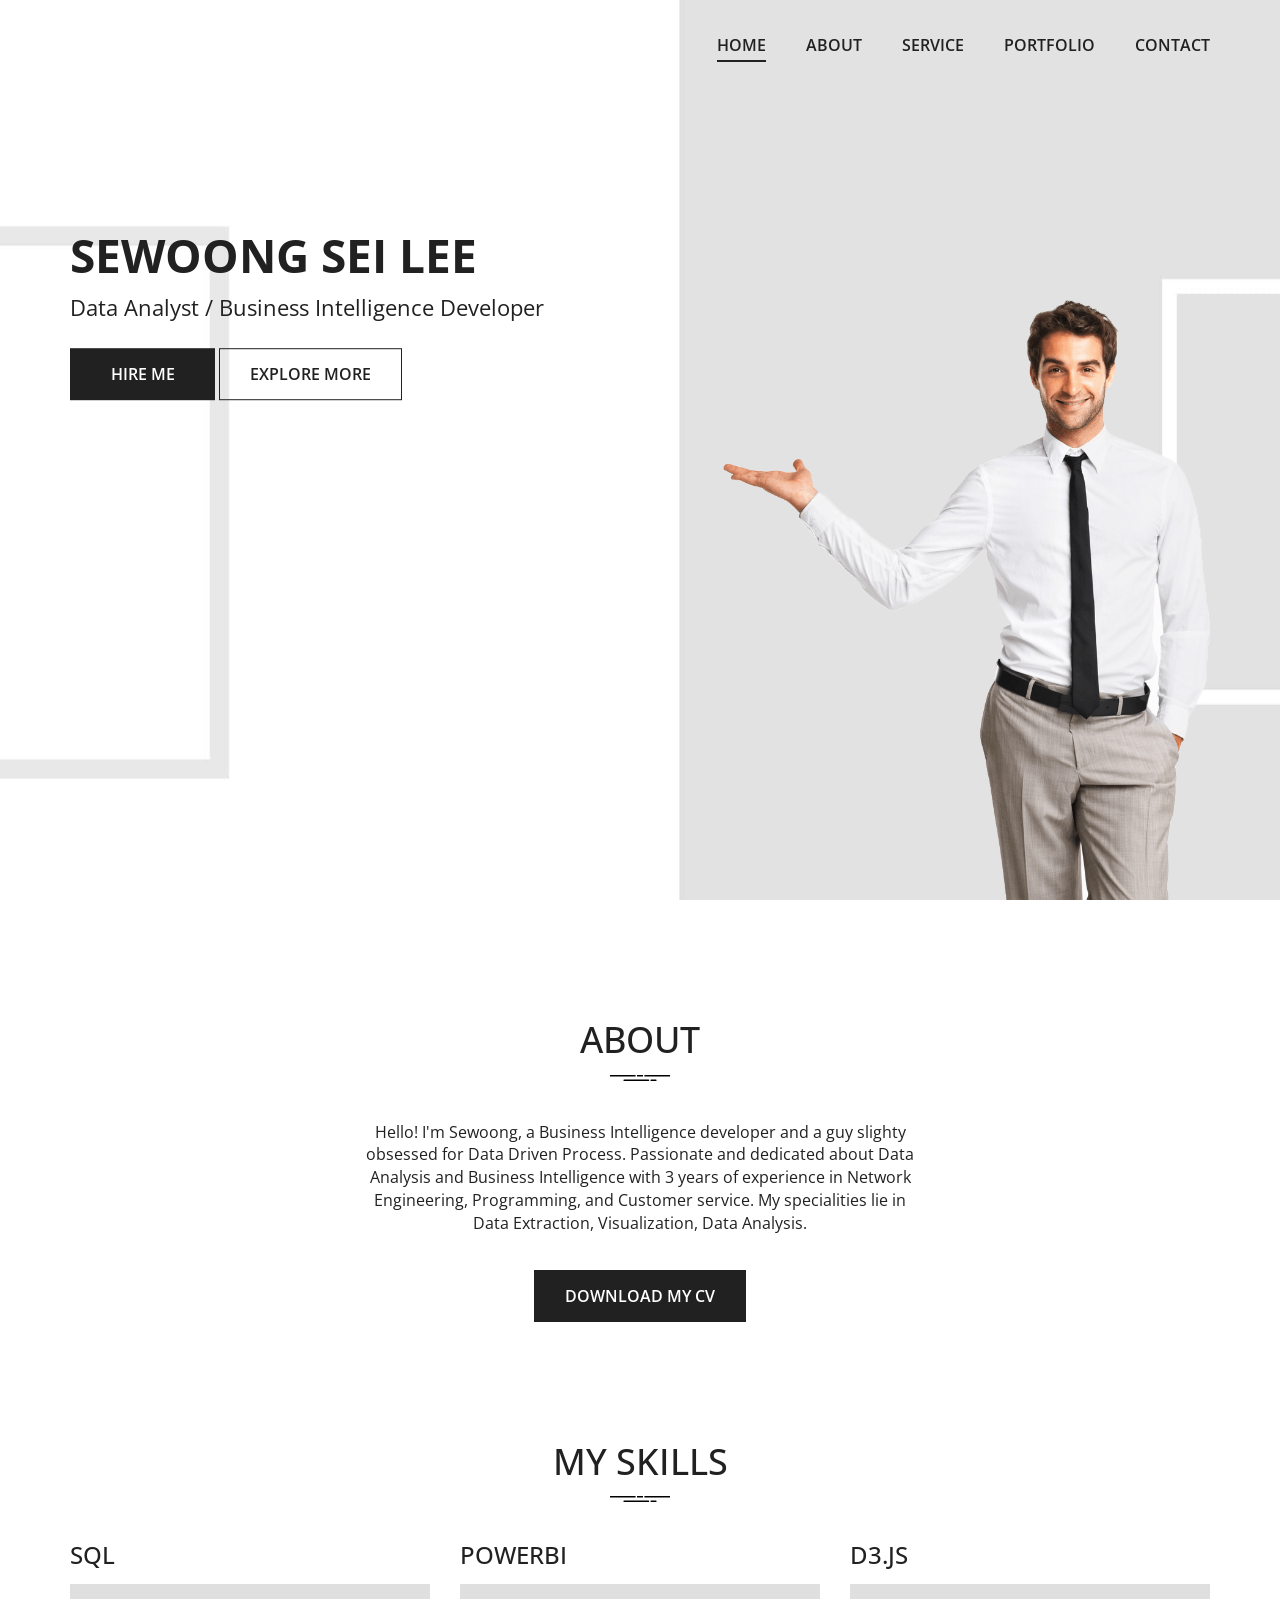
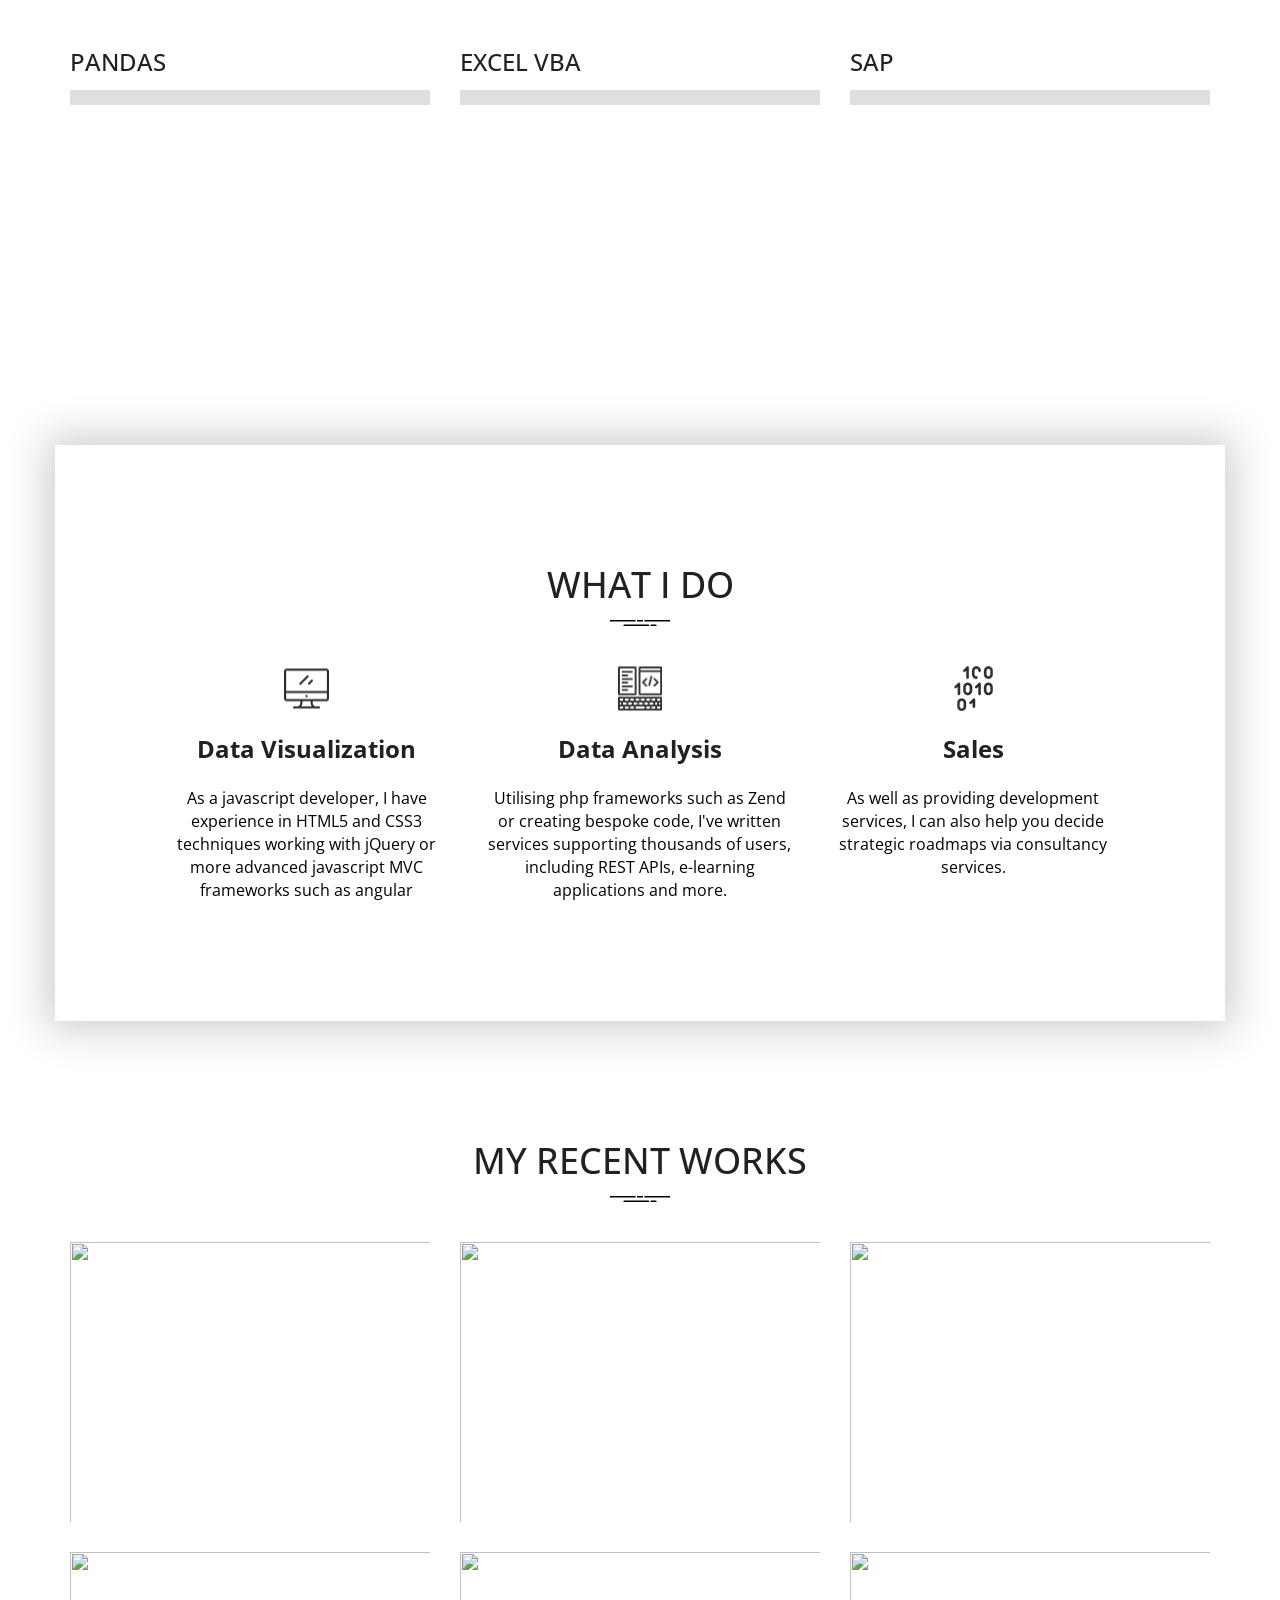
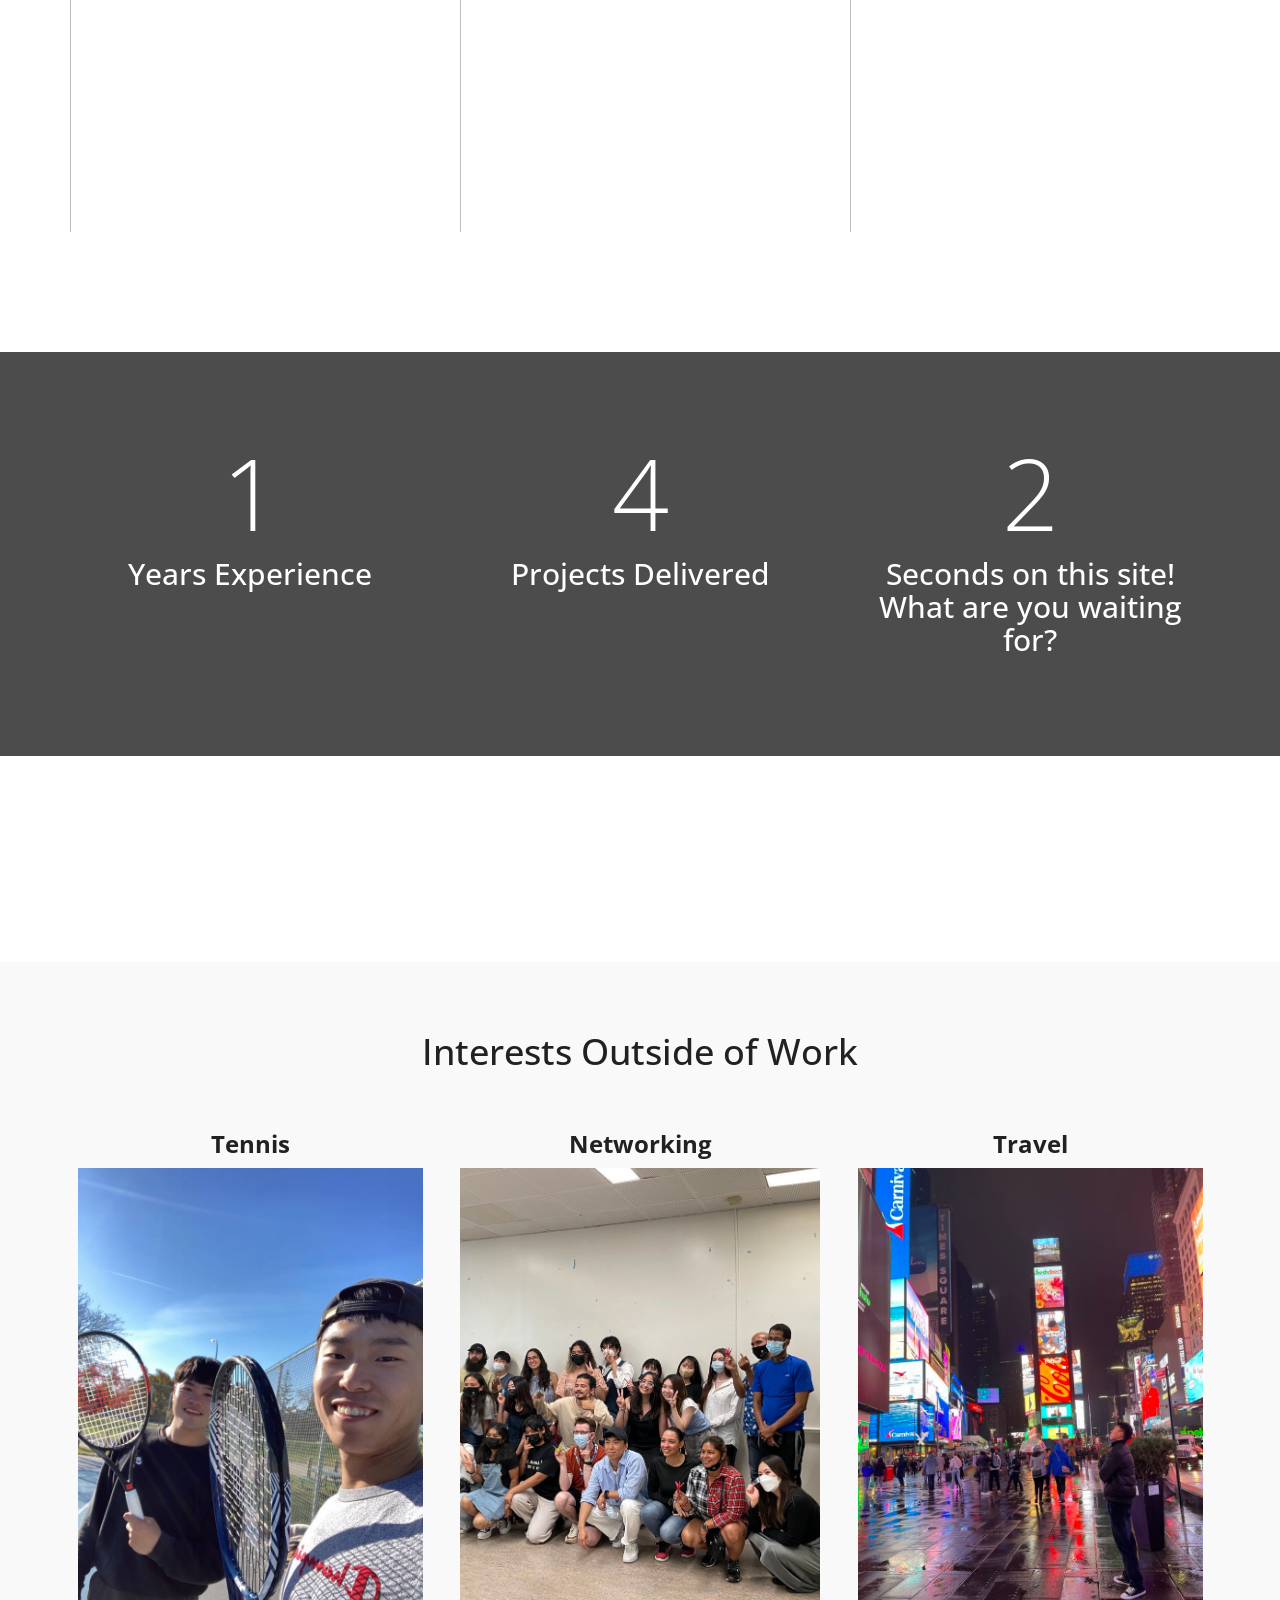
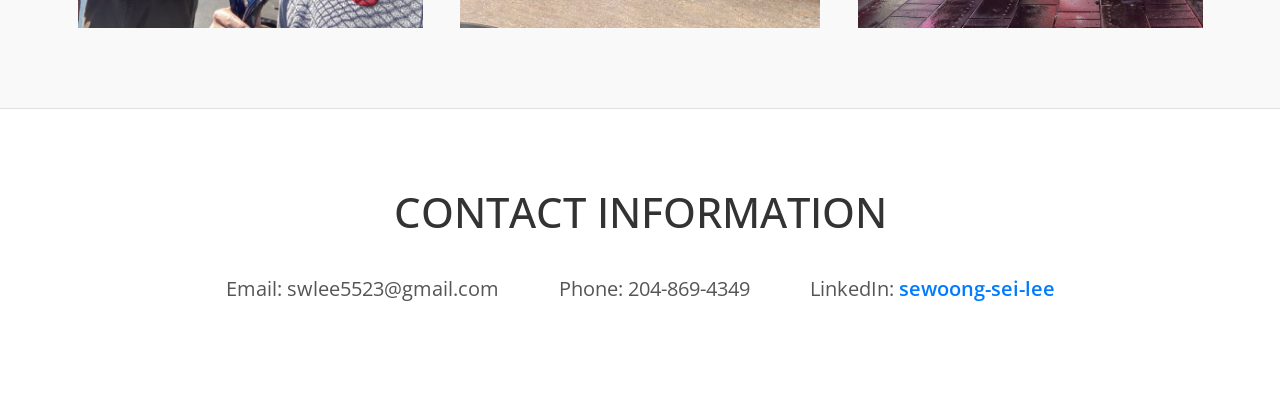
==== commit 74873bf5: "Update index.html" ====
--- a/index.html
+++ b/index.html
@@ -126,7 +126,7 @@
               <img src="assets/img/lines.svg" class="img-lines" alt="lines" />
               <p>
                 Hello! I'm Sewoong, a Business Intelligence developer and a guy
-                slighty obsessed for code quality. Passionate and dedicated
+                slighty obsessed for Data Driven Process. Passionate and dedicated
                 about Data Analysis and Business Intelligence with 3 years of
                 experience in Network Engineering, Programming, and Customer
                 service. My specialities lie in Data Extraction, Visualization,
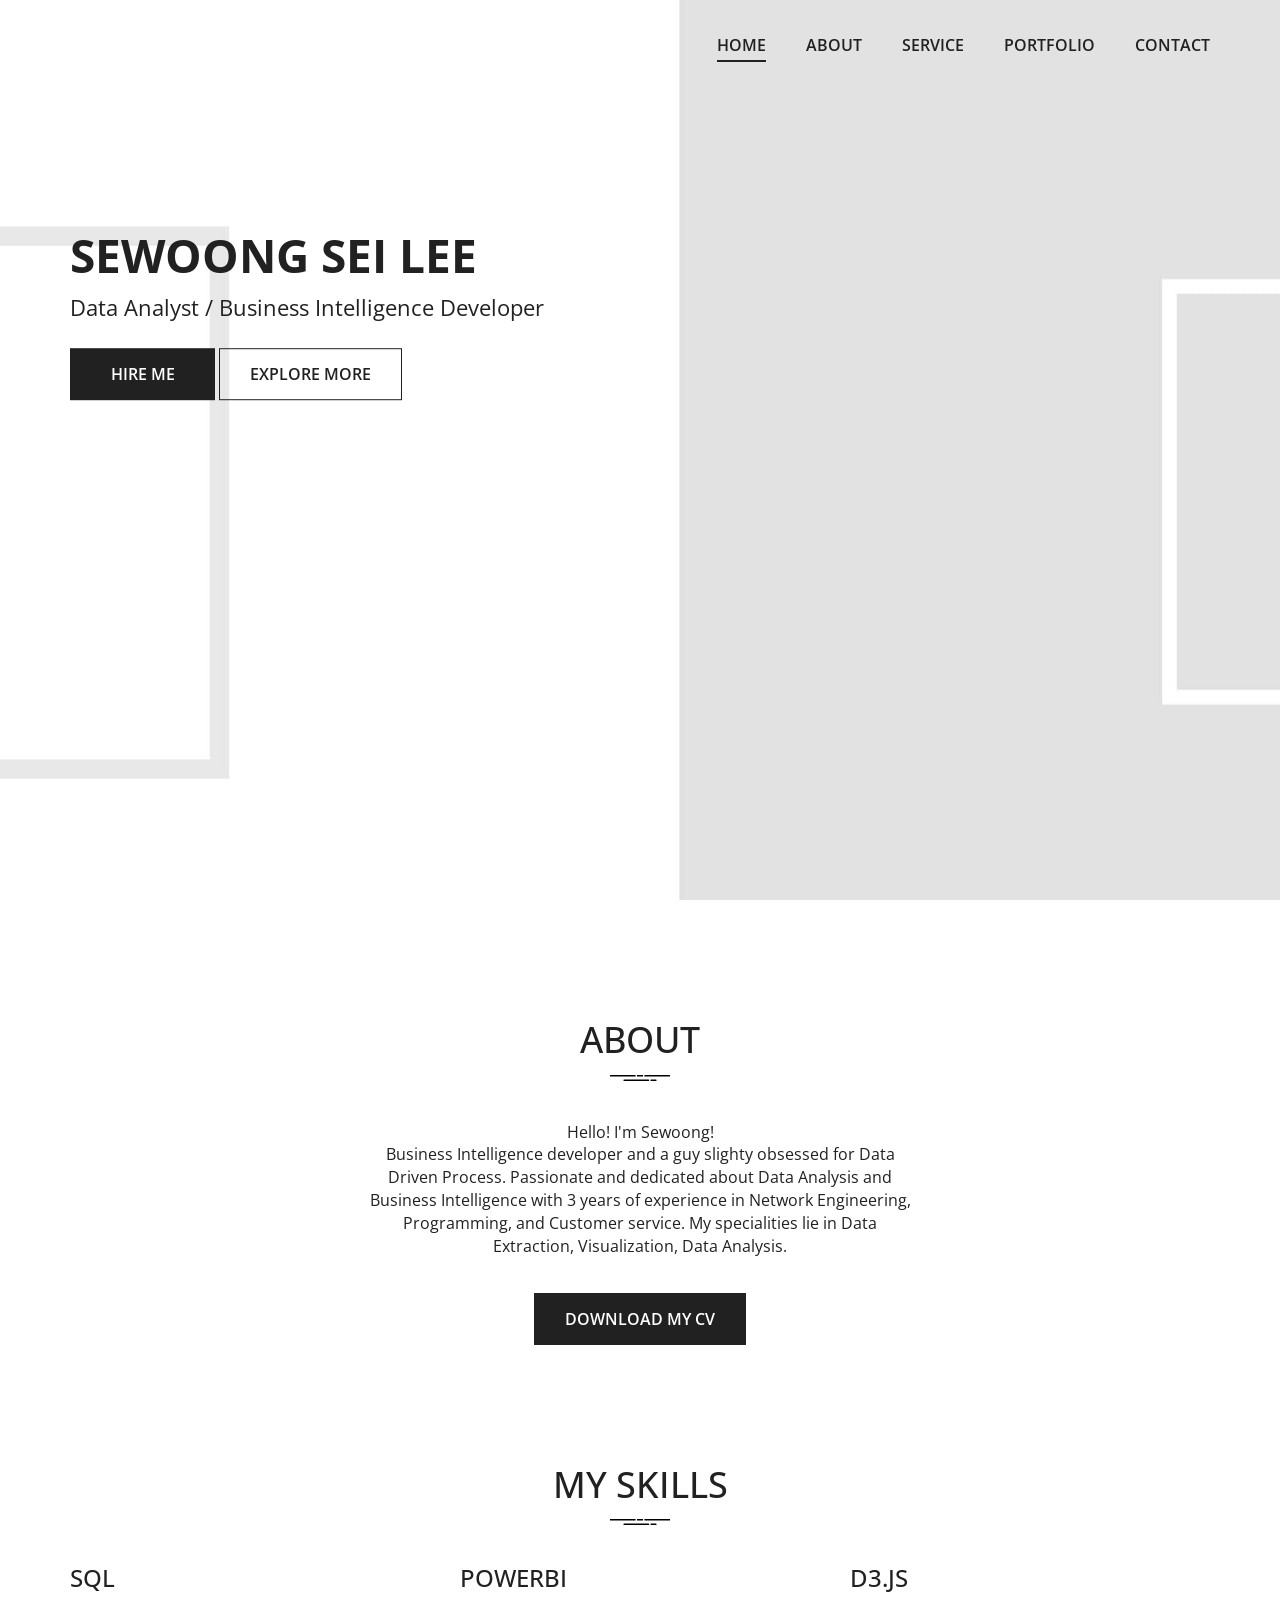
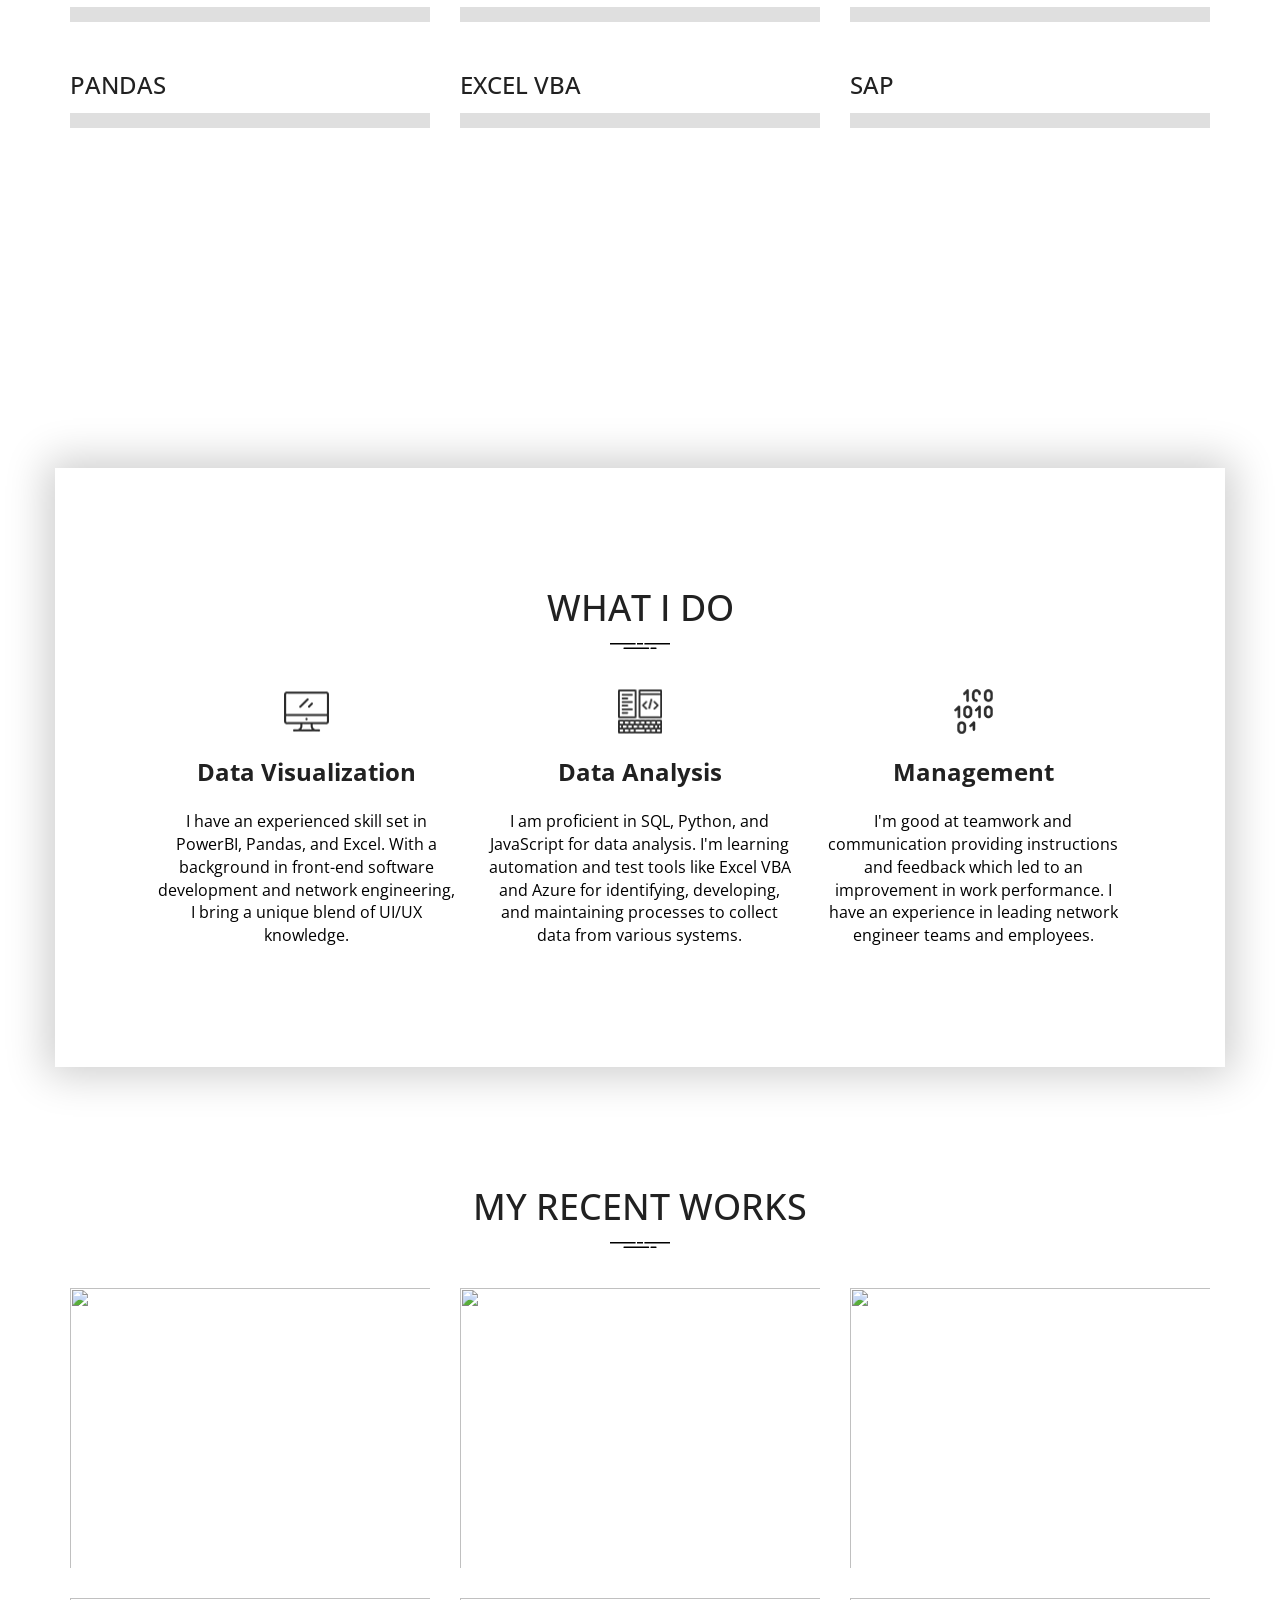
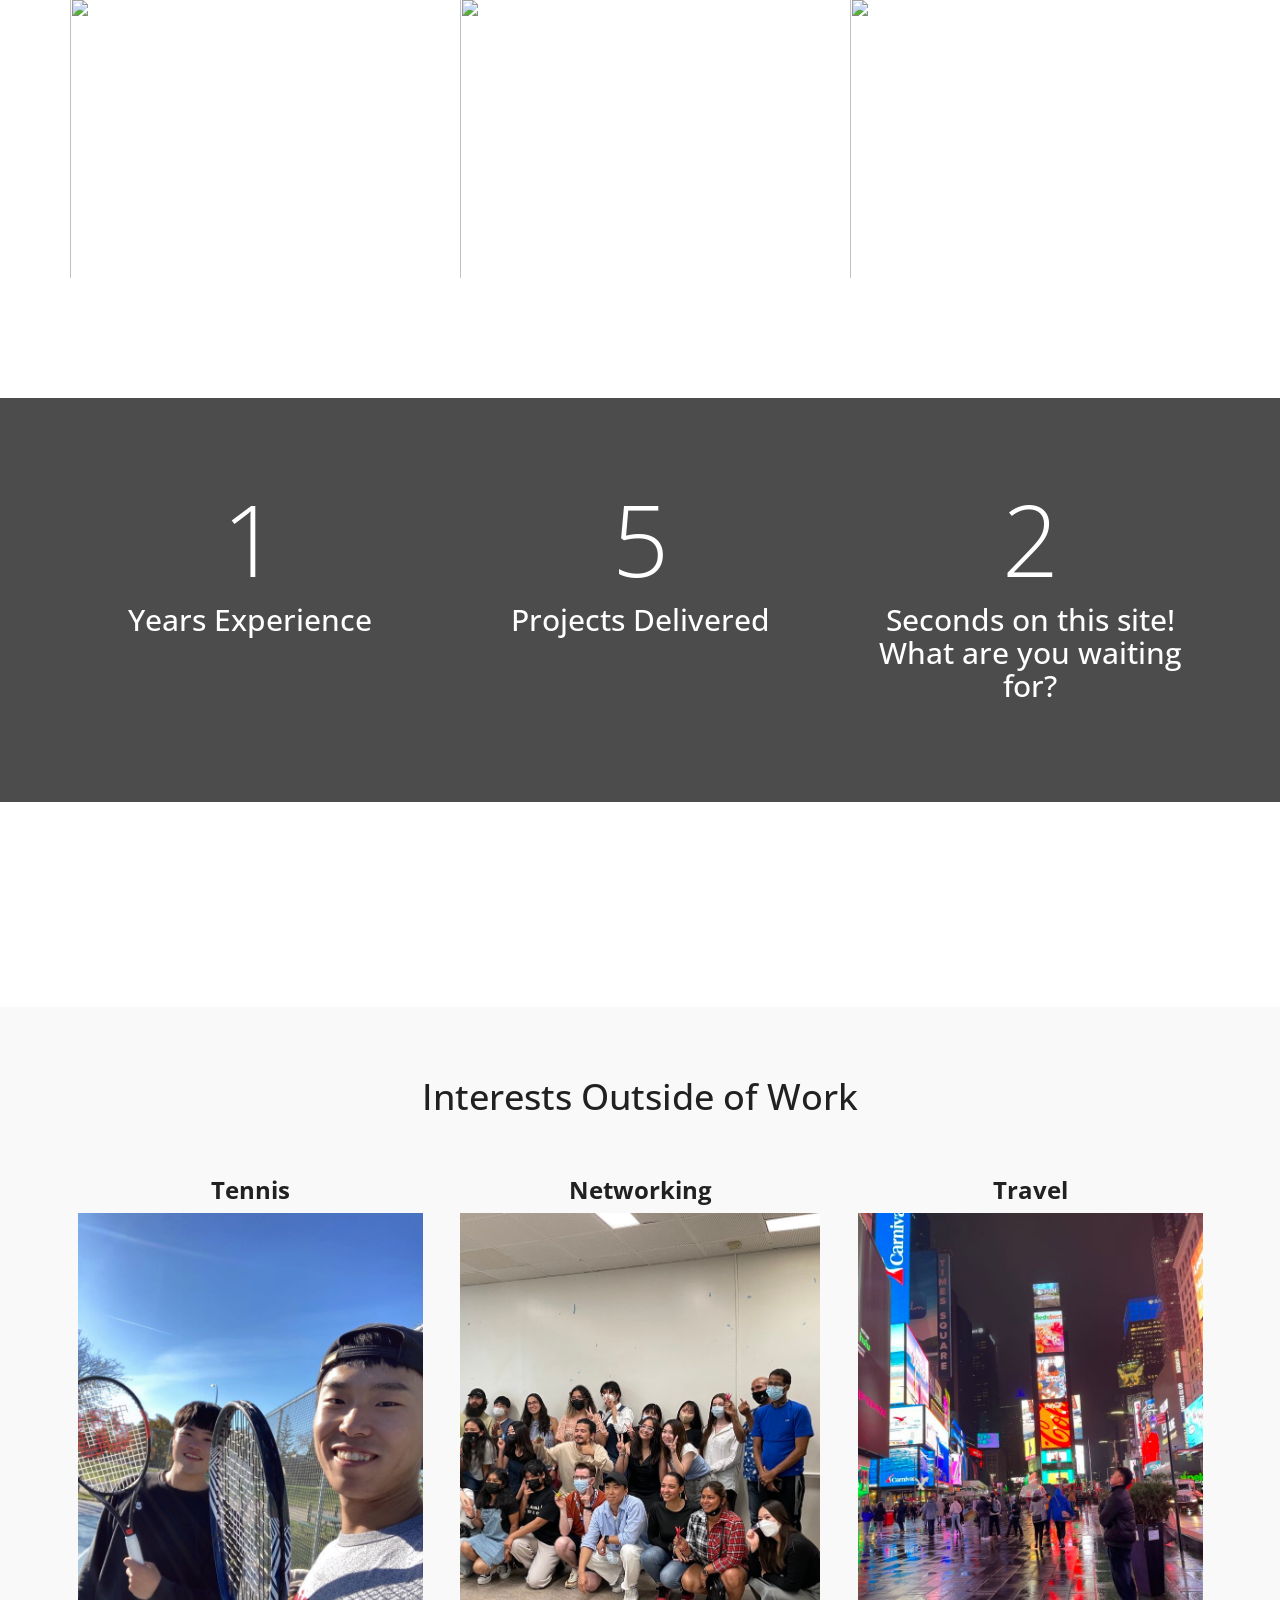
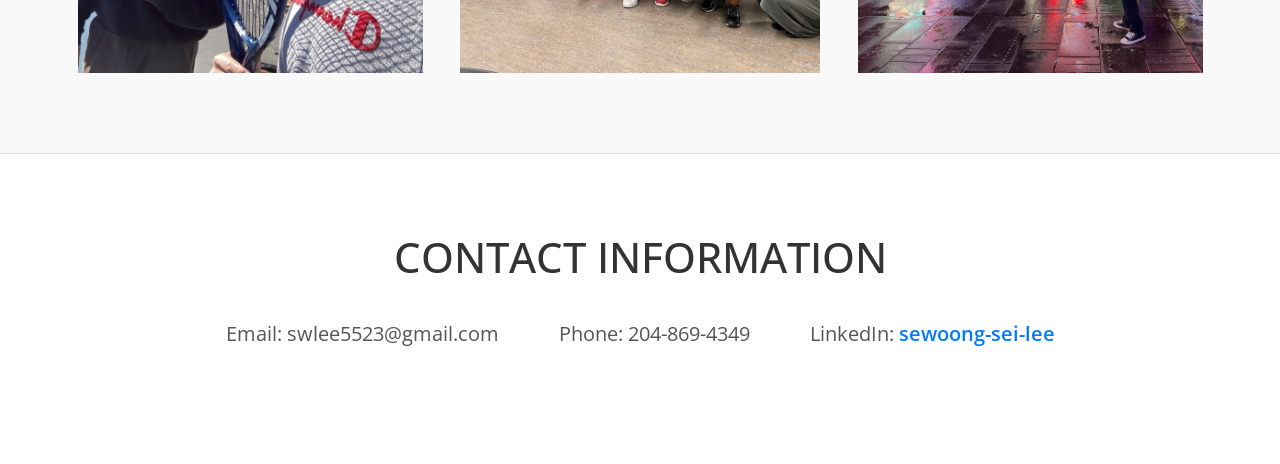
==== commit 2492a7a6: "Update index.html" ====
--- a/index.html
+++ b/index.html
@@ -110,7 +110,7 @@
           </div>
 
           <div class="col-md-6 text-right">
-            <img src="assets/img/alex-vidal.png" alt="alex-vidal" />
+            <!-- <img src="" /> -->
           </div>
         </div>
       </div>
@@ -125,7 +125,8 @@
               <h2>About</h2>
               <img src="assets/img/lines.svg" class="img-lines" alt="lines" />
               <p>
-                Hello! I'm Sewoong, a Business Intelligence developer and a guy
+                Hello! I'm Sewoong!<br>
+                Business Intelligence developer and a guy
                 slighty obsessed for Data Driven Process. Passionate and dedicated
                 about Data Analysis and Business Intelligence with 3 years of
                 experience in Network Engineering, Programming, and Customer
@@ -256,9 +257,8 @@
                 <img src="assets/img/front-end.svg" alt="Front End Developer" />
                 <h4>Data Visualization</h4>
                 <p>
-                  As a javascript developer, I have experience in HTML5 and CSS3
-                  techniques working with jQuery or more advanced javascript MVC
-                  frameworks such as angular
+                I have an experienced skill set in PowerBI, Pandas, and Excel.
+                With a background in front-end software development and network engineering, I bring a unique blend of UI/UX knowledge.
                 </p>
               </div>
               <!-- /.service -->
@@ -268,9 +268,8 @@
                 <img src="assets/img/back-end.svg" alt="Back End Developer" />
                 <h4>Data Analysis</h4>
                 <p>
-                  Utilising php frameworks such as Zend or creating bespoke
-                  code, I've written services supporting thousands of users,
-                  including REST APIs, e-learning applications and more.
+                  I am proficient in SQL, Python, and JavaScript for data analysis. 
+                  I'm learning automation and test tools like Excel VBA and Azure for identifying, developing, and maintaining processes to collect data from various systems.
                 </p>
               </div>
               <!-- /.service -->
@@ -278,10 +277,10 @@
             <div class="col-sm-4">
               <div class="service">
                 <img src="assets/img/consultancy.svg" alt="Coding" />
-                <h4>Sales</h4>
+                <h4>Management</h4>
                 <p>
-                  As well as providing development services, I can also help you
-                  decide strategic roadmaps via consultancy services.
+                  I'm good at teamwork and communication providing instructions and feedback which led to an improvement in work performance.
+                  I have an experience in leading network engineer teams and employees. 
                 </p>
               </div>
               <!-- /.service -->
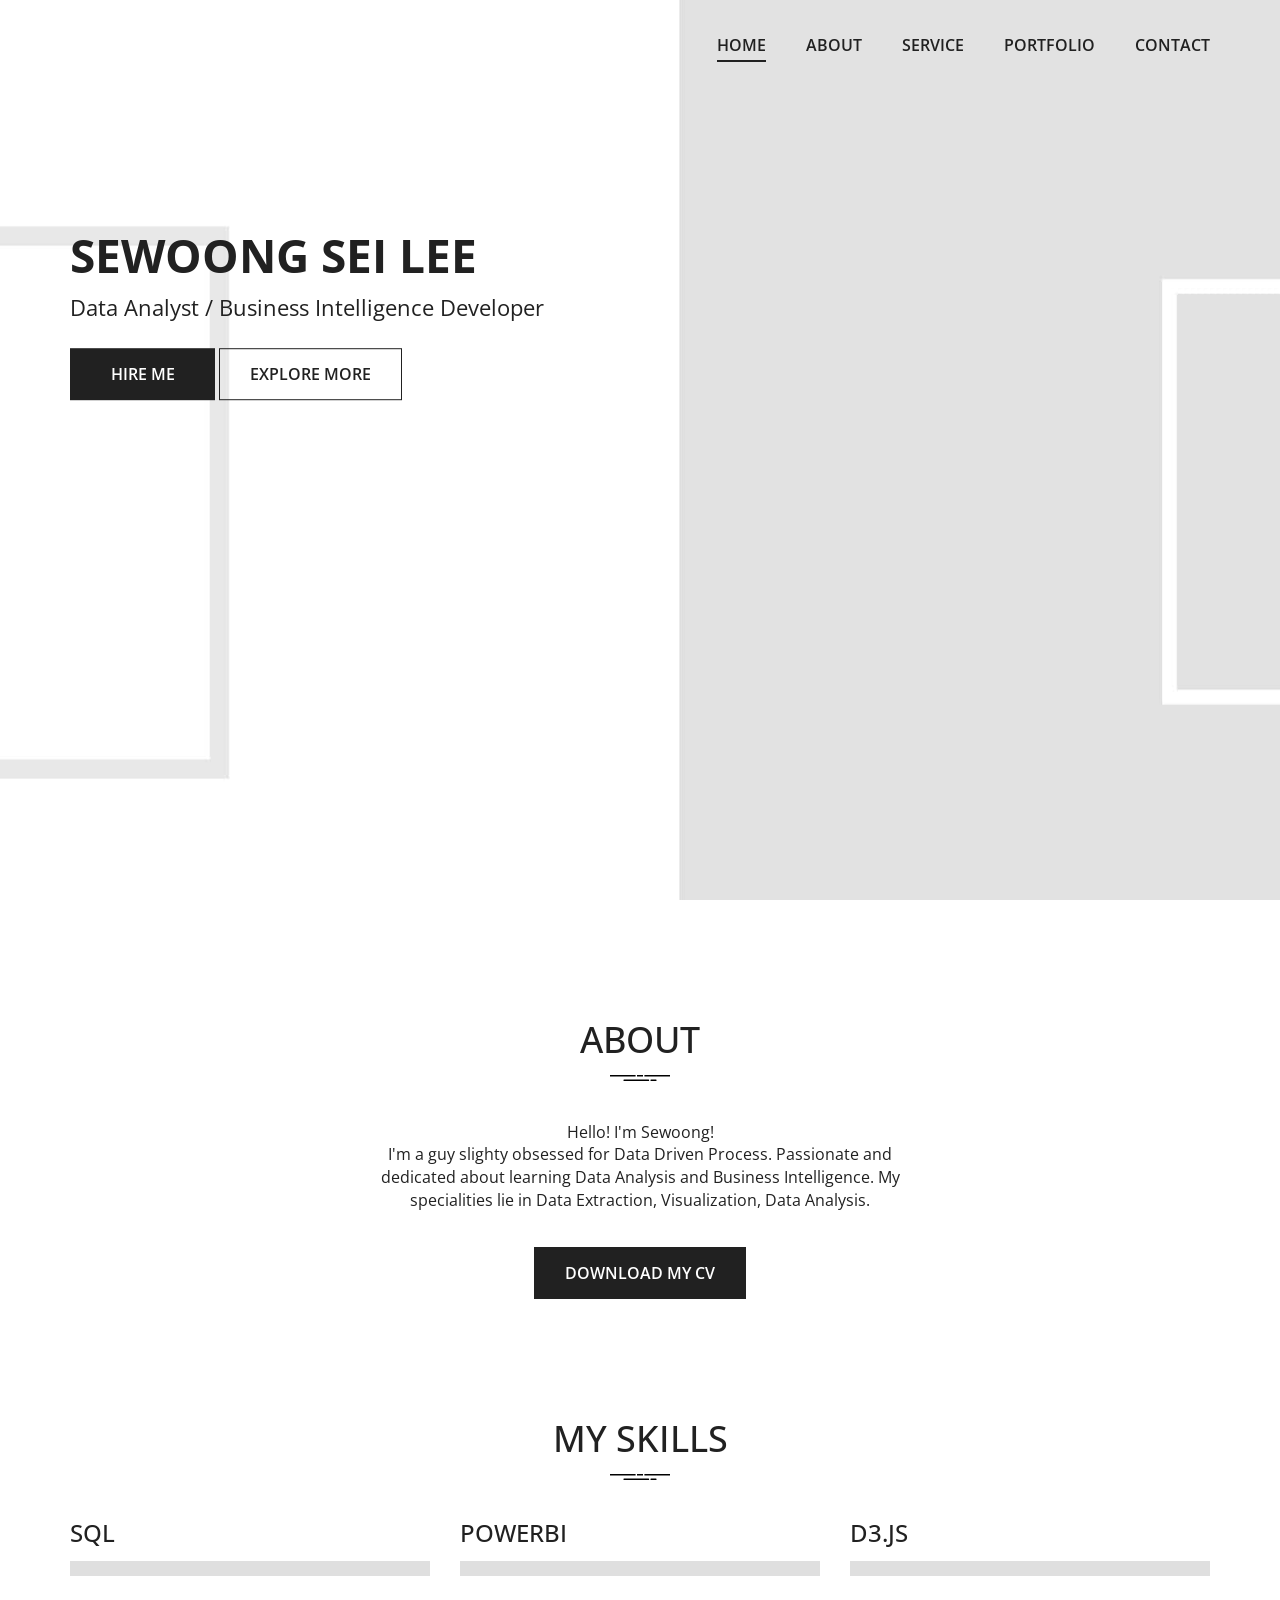
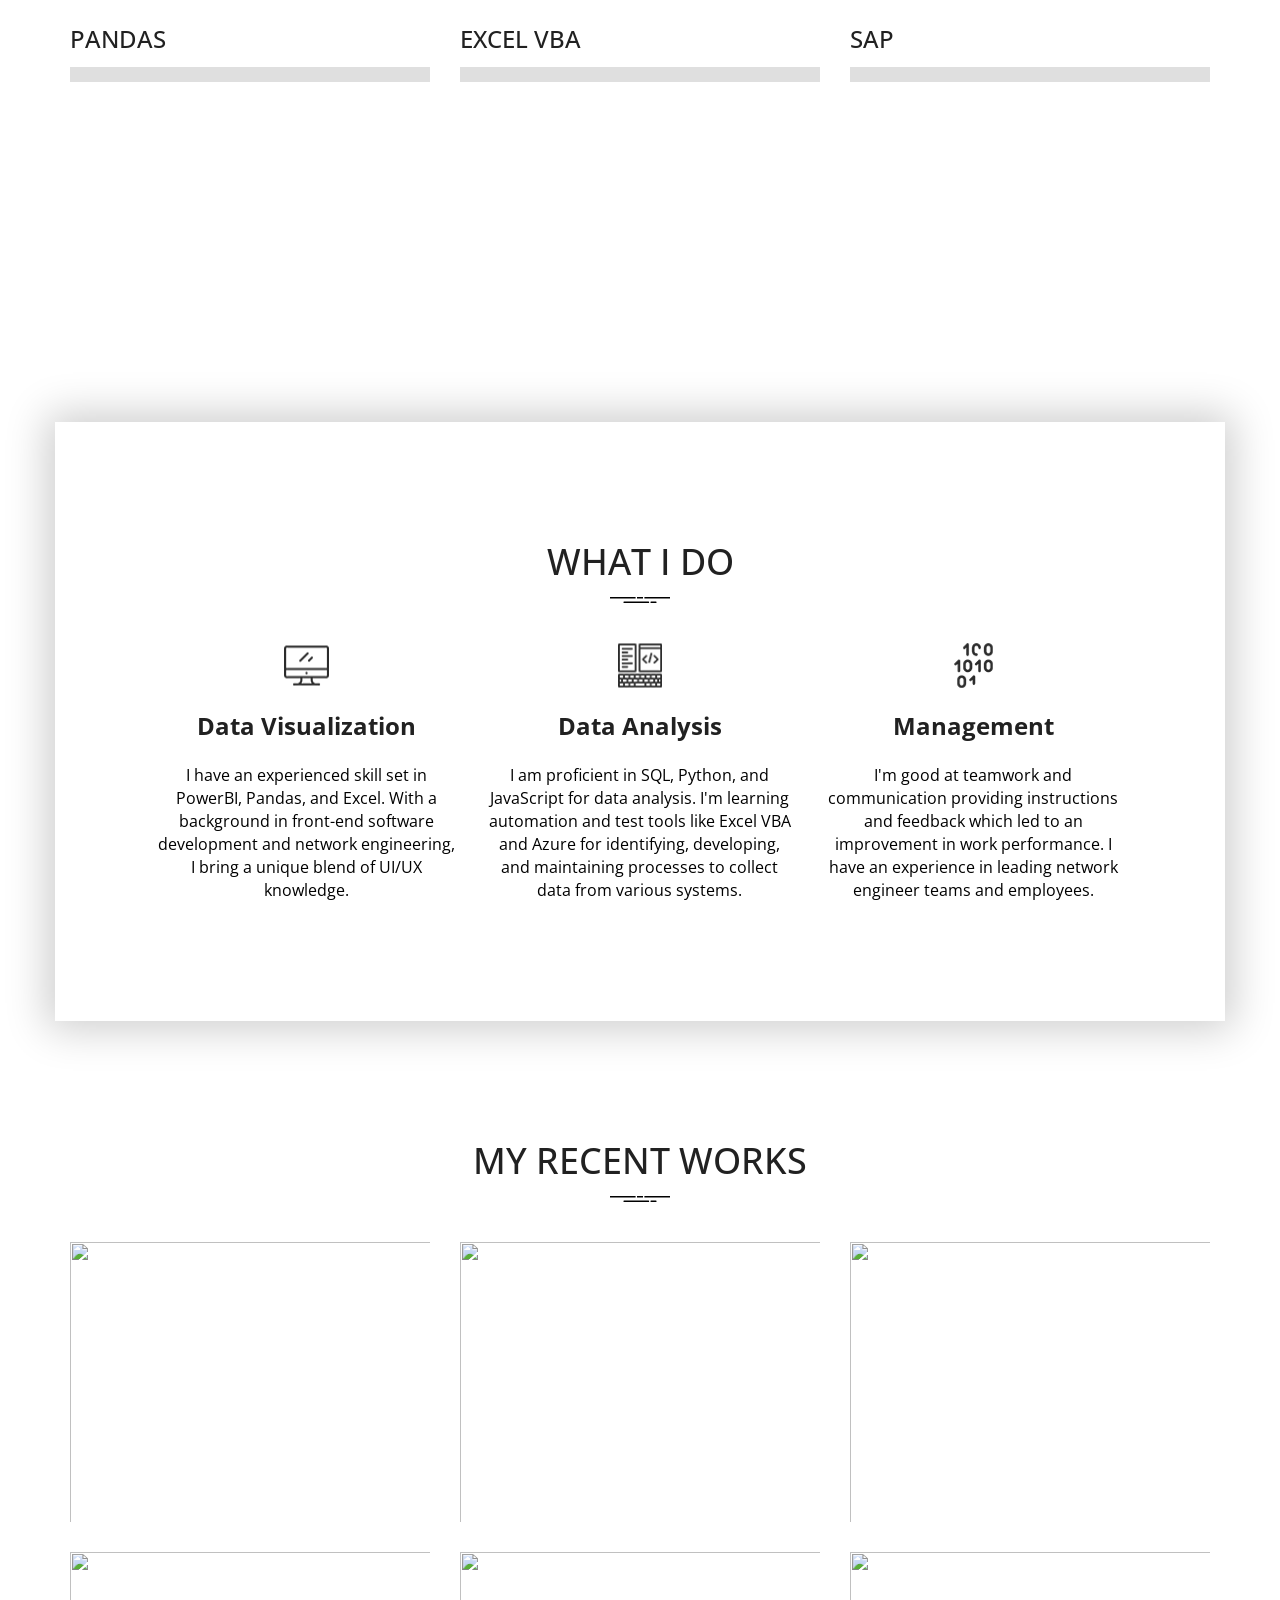
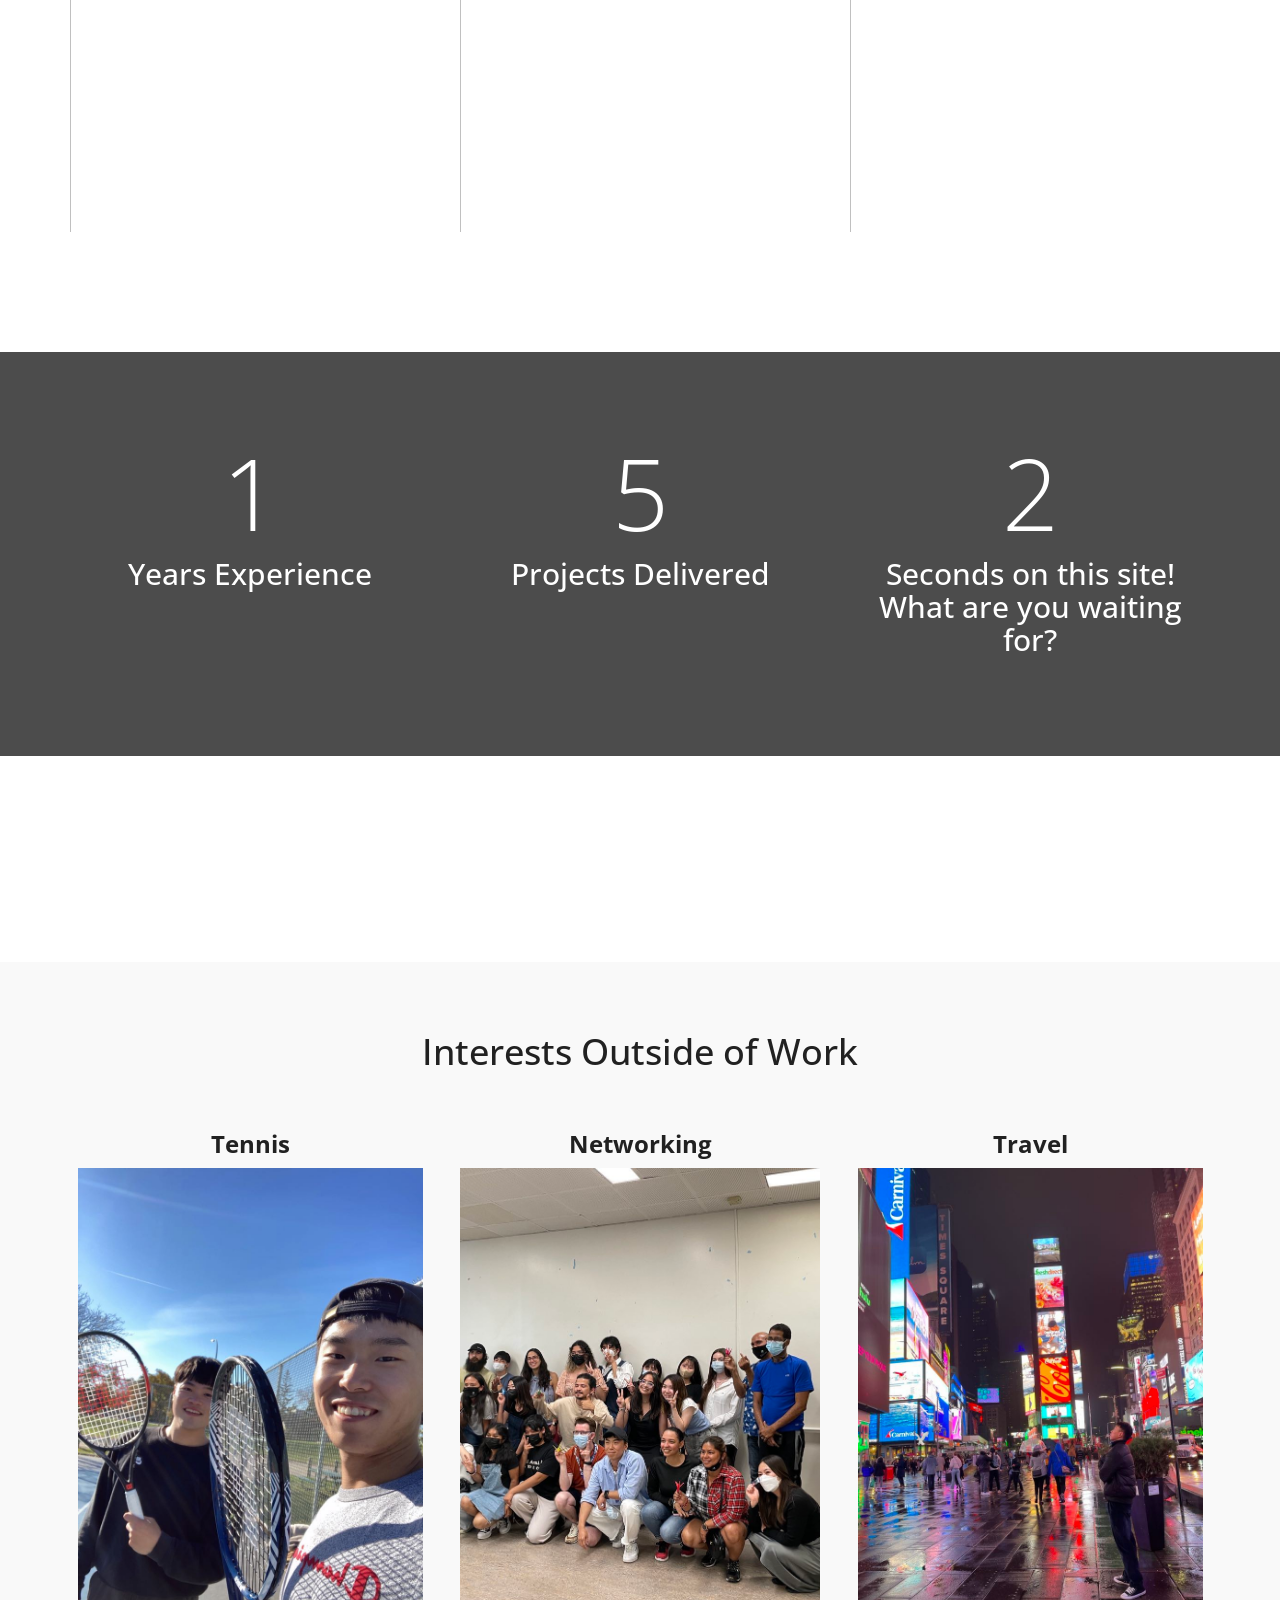
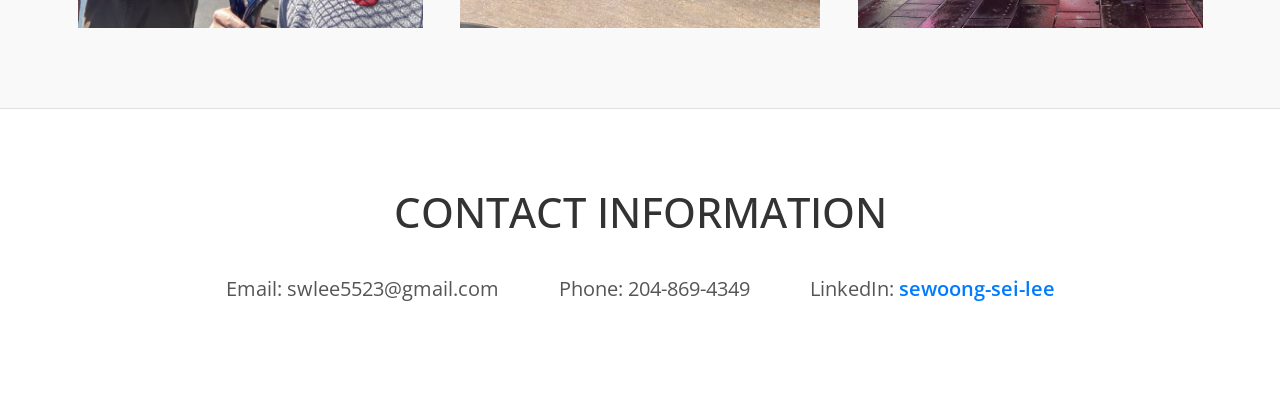
==== commit 2dbcabd7: "Update index.html" ====
--- a/index.html
+++ b/index.html
@@ -126,11 +126,8 @@
               <img src="assets/img/lines.svg" class="img-lines" alt="lines" />
               <p>
                 Hello! I'm Sewoong!<br>
-                Business Intelligence developer and a guy
-                slighty obsessed for Data Driven Process. Passionate and dedicated
-                about Data Analysis and Business Intelligence with 3 years of
-                experience in Network Engineering, Programming, and Customer
-                service. My specialities lie in Data Extraction, Visualization,
+                I'm a guy slighty obsessed for Data Driven Process. Passionate and dedicated
+                about learning Data Analysis and Business Intelligence. My specialities lie in Data Extraction, Visualization,
                 Data Analysis.
               </p>
               <a
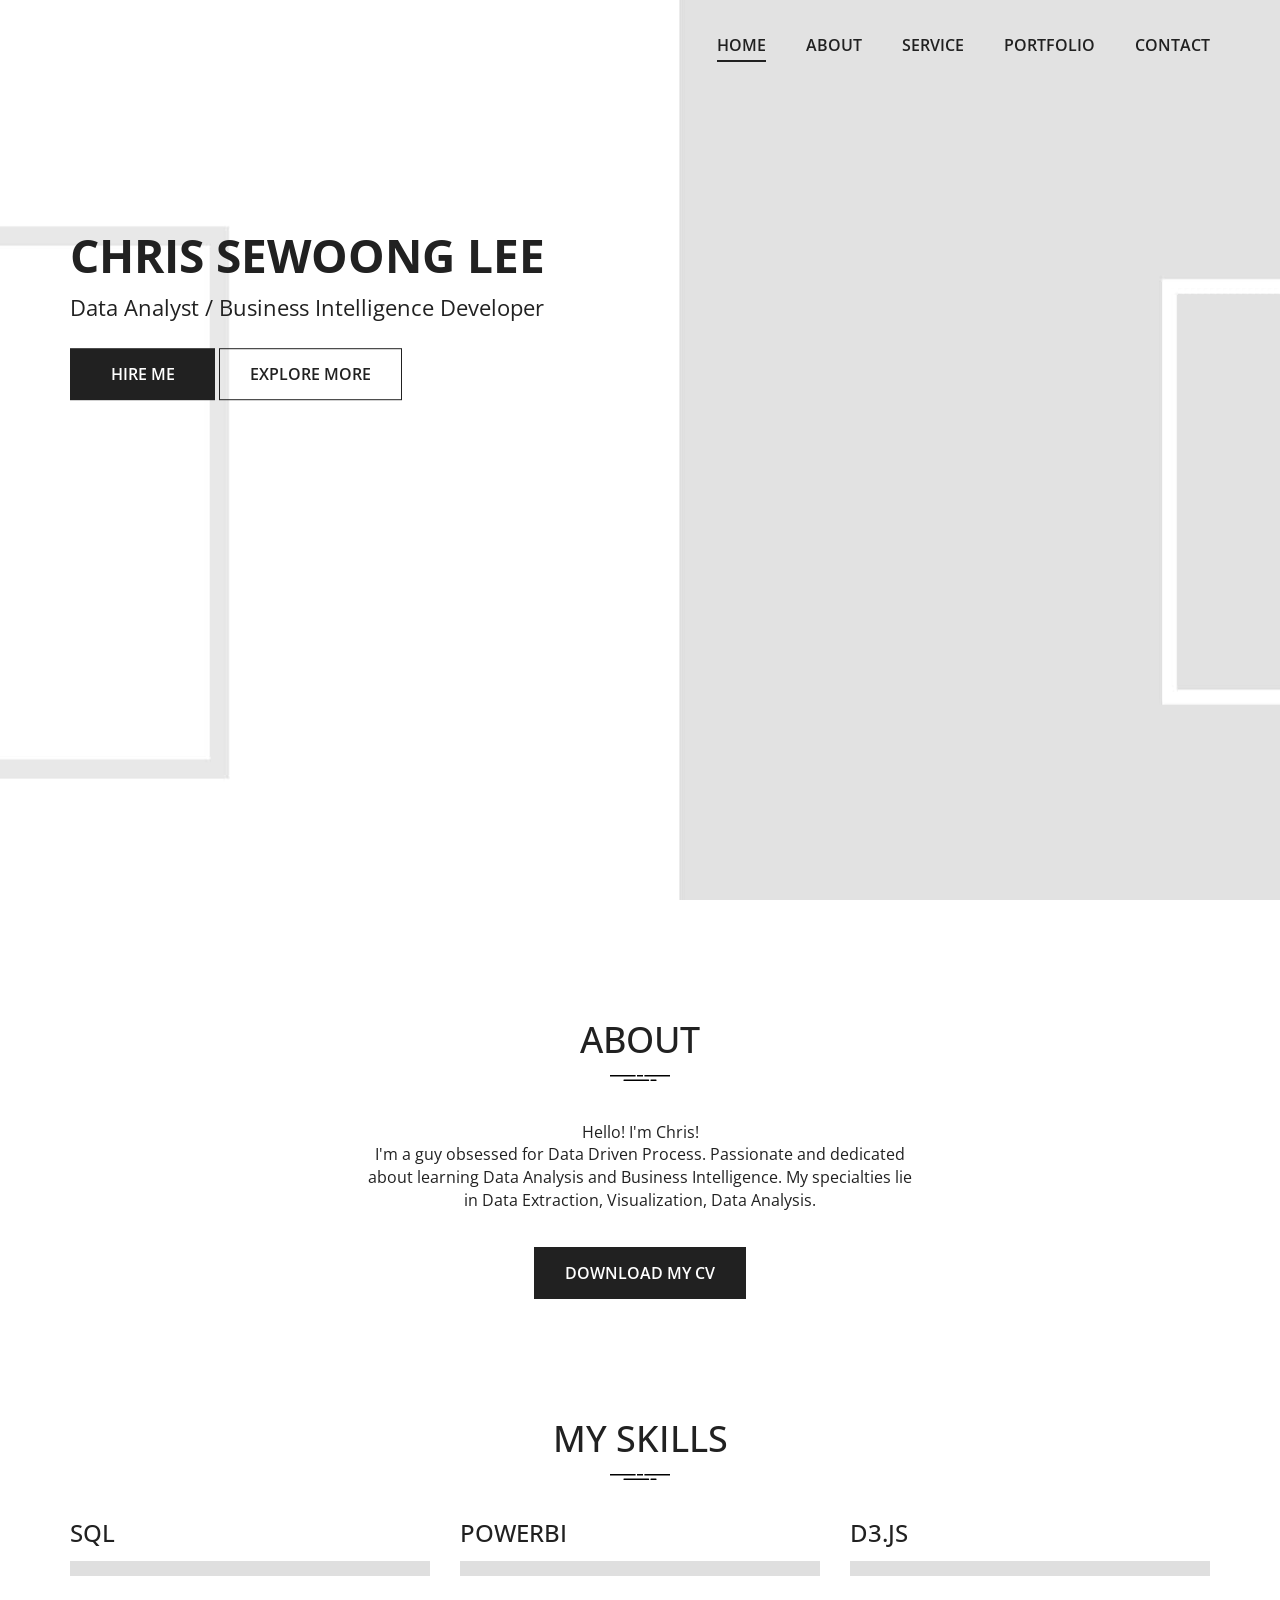
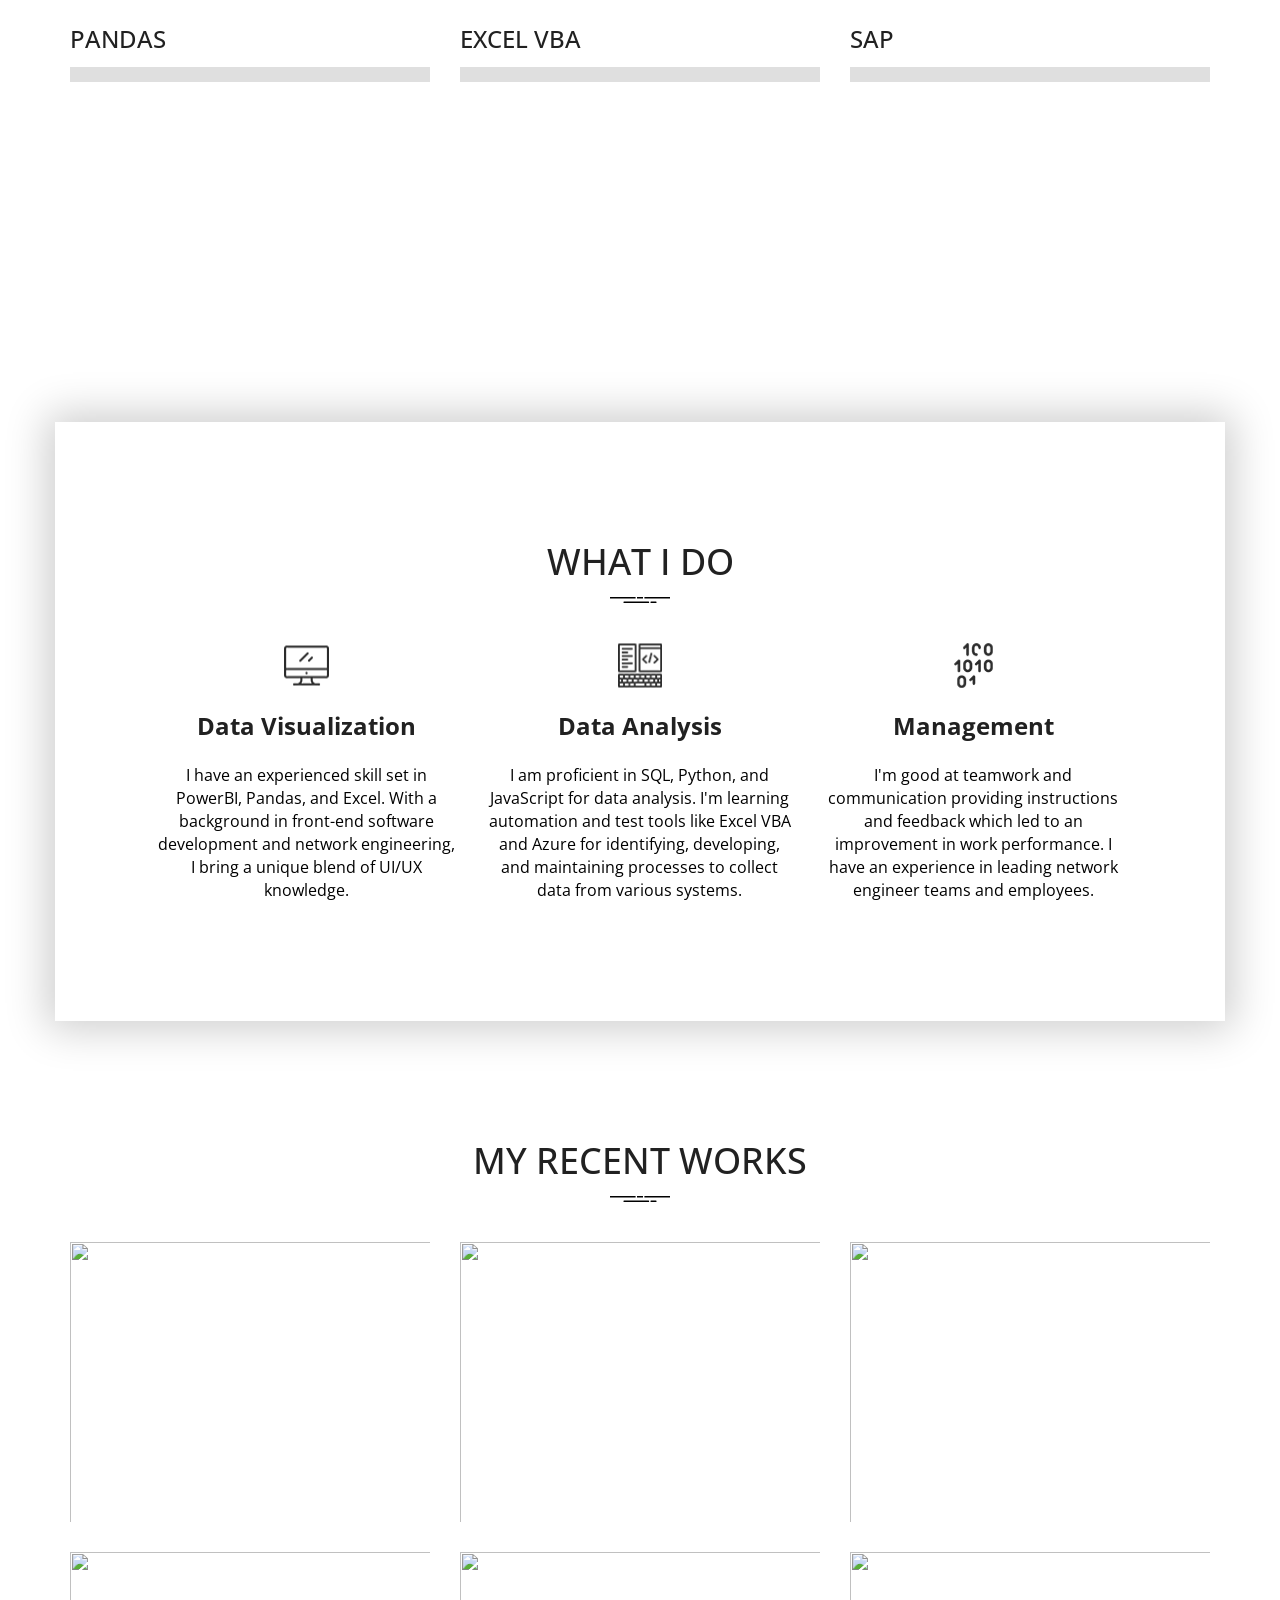
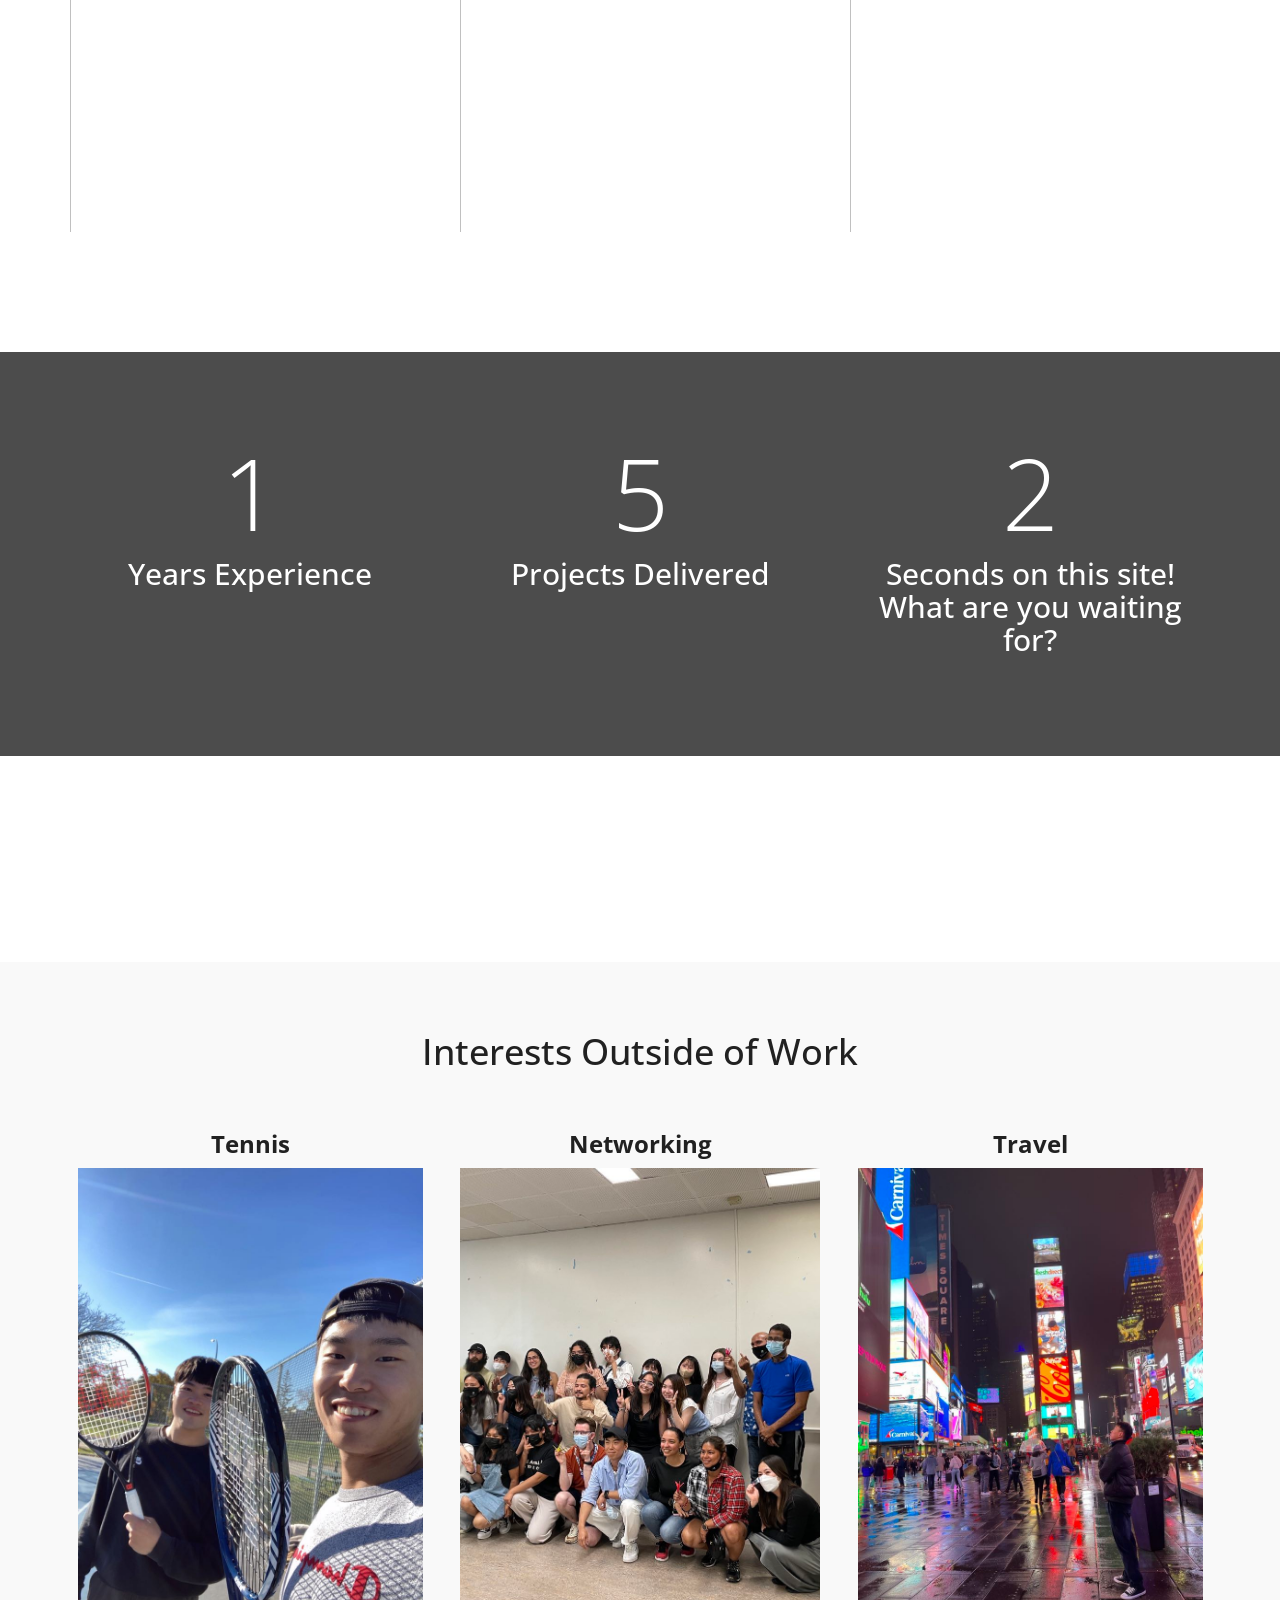
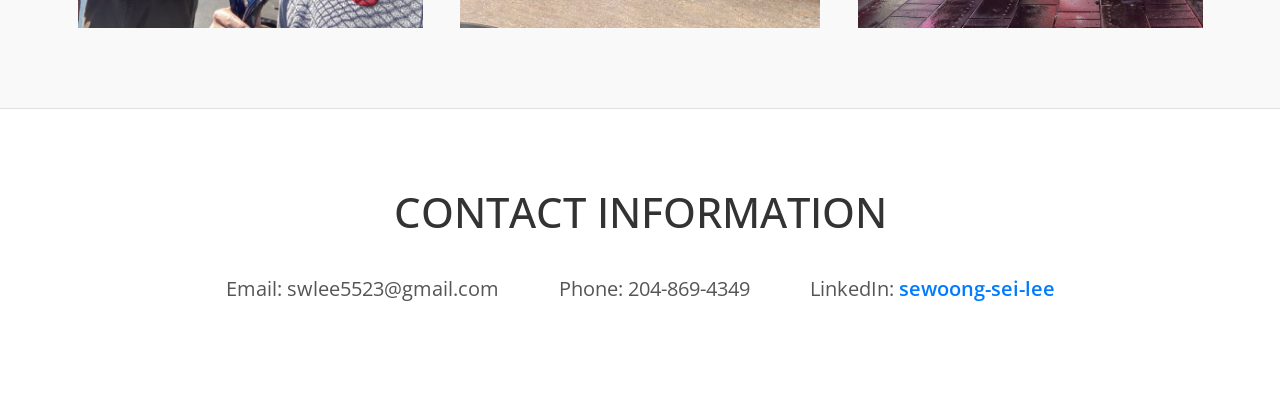
==== commit 50e8155b: "Update index.html" ====
--- a/index.html
+++ b/index.html
@@ -100,7 +100,7 @@
       <div class="container">
         <div class="row">
           <div class="col-md-6">
-            <h1>SEWOONG SEI LEE</h1>
+            <h1>CHRIS SEWOONG LEE</h1>
             <div class="page-scroll">
               <p class="job-title">Data Analyst / Business Intelligence Developer</p>
               <a href="#contact" class="btn btn-fill ">Hire me</a>
@@ -125,13 +125,13 @@
               <h2>About</h2>
               <img src="assets/img/lines.svg" class="img-lines" alt="lines" />
               <p>
-                Hello! I'm Sewoong!<br>
-                I'm a guy slighty obsessed for Data Driven Process. Passionate and dedicated
-                about learning Data Analysis and Business Intelligence. My specialities lie in Data Extraction, Visualization,
+                Hello! I'm Chris!<br>
+                I'm a guy obsessed for Data Driven Process. Passionate and dedicated
+                about learning Data Analysis and Business Intelligence. My specialties lie in Data Extraction, Visualization,
                 Data Analysis.
               </p>
               <a
-                href="https://drive.google.com/file/d/1b_2q8-e8UQvAh2C19o3pbYM45h86zFHh/view?usp=sharing"
+                href="https://drive.google.com/file/d/1BP7Yv-EoBxrGvNh5wUjuDa-nddTNPkpU/view?usp=sharing"
                 class="btn btn-fill"
                 target="_blank"
                 download
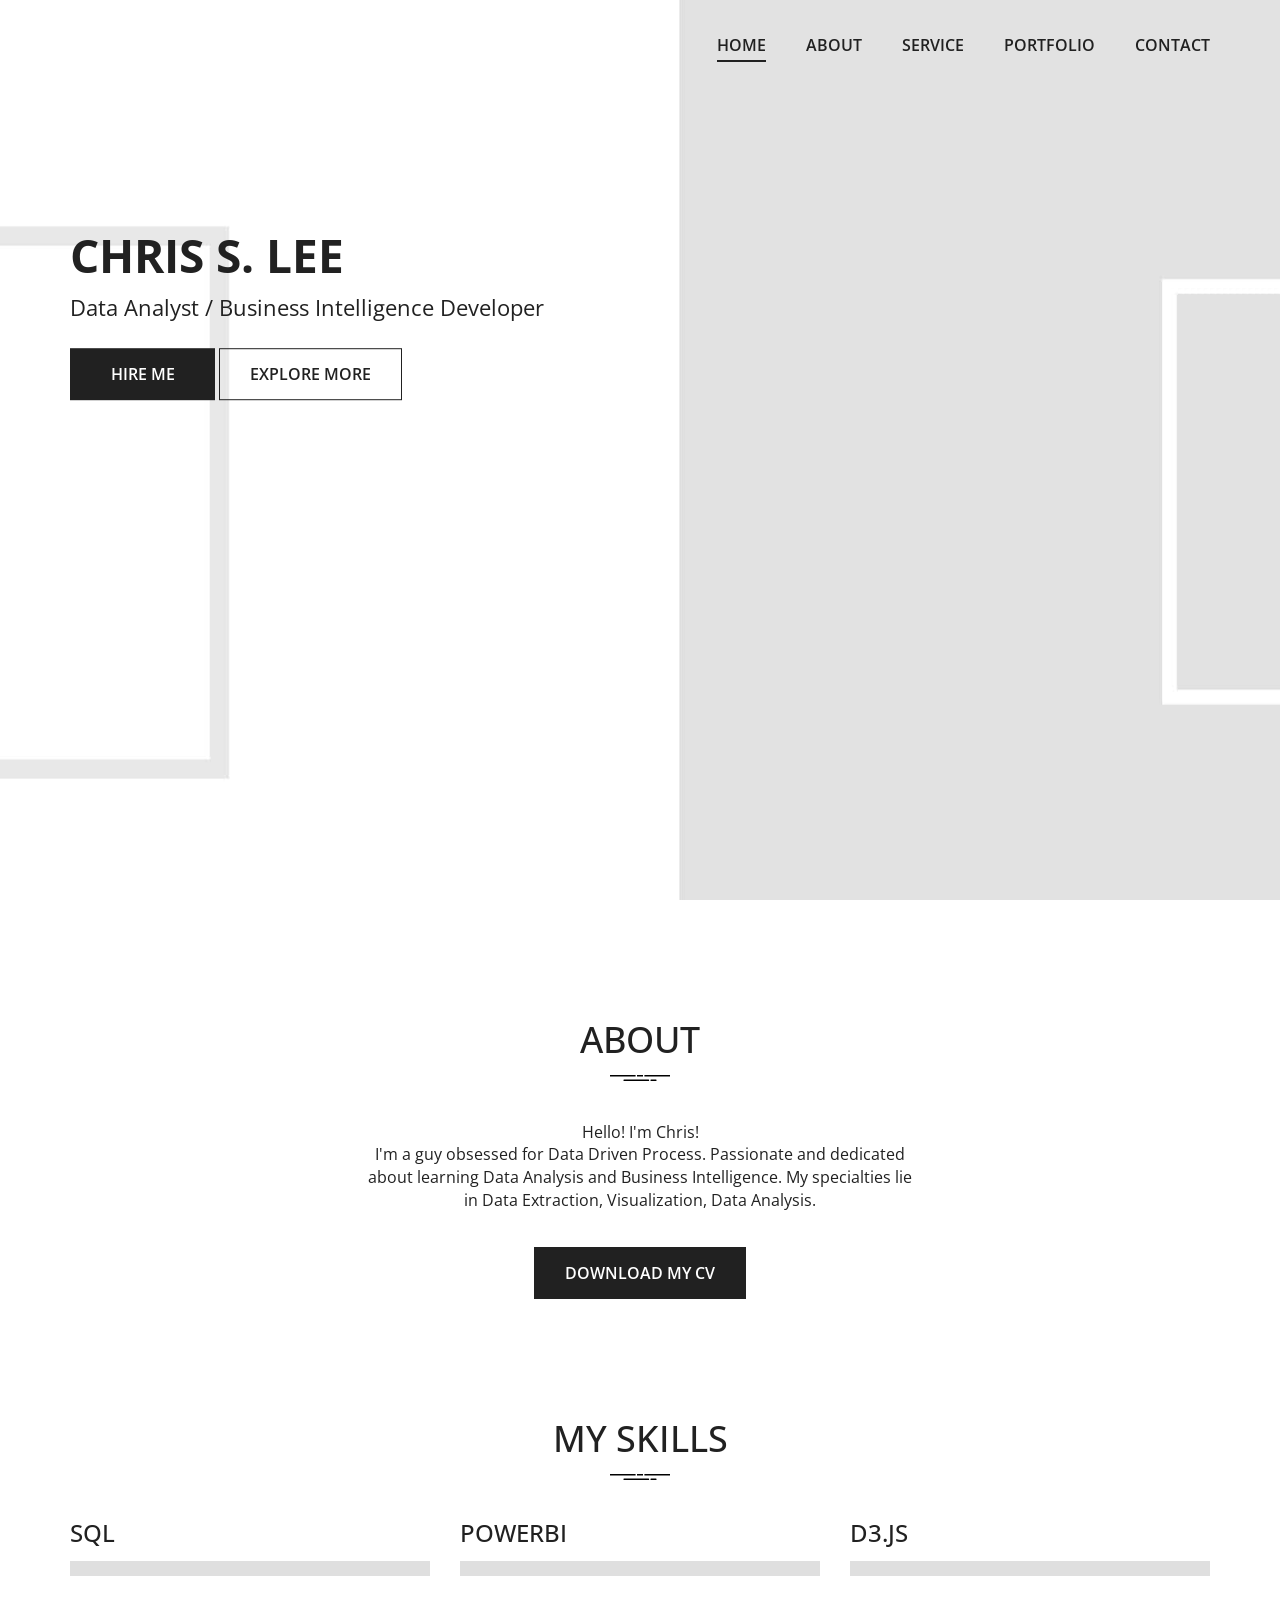
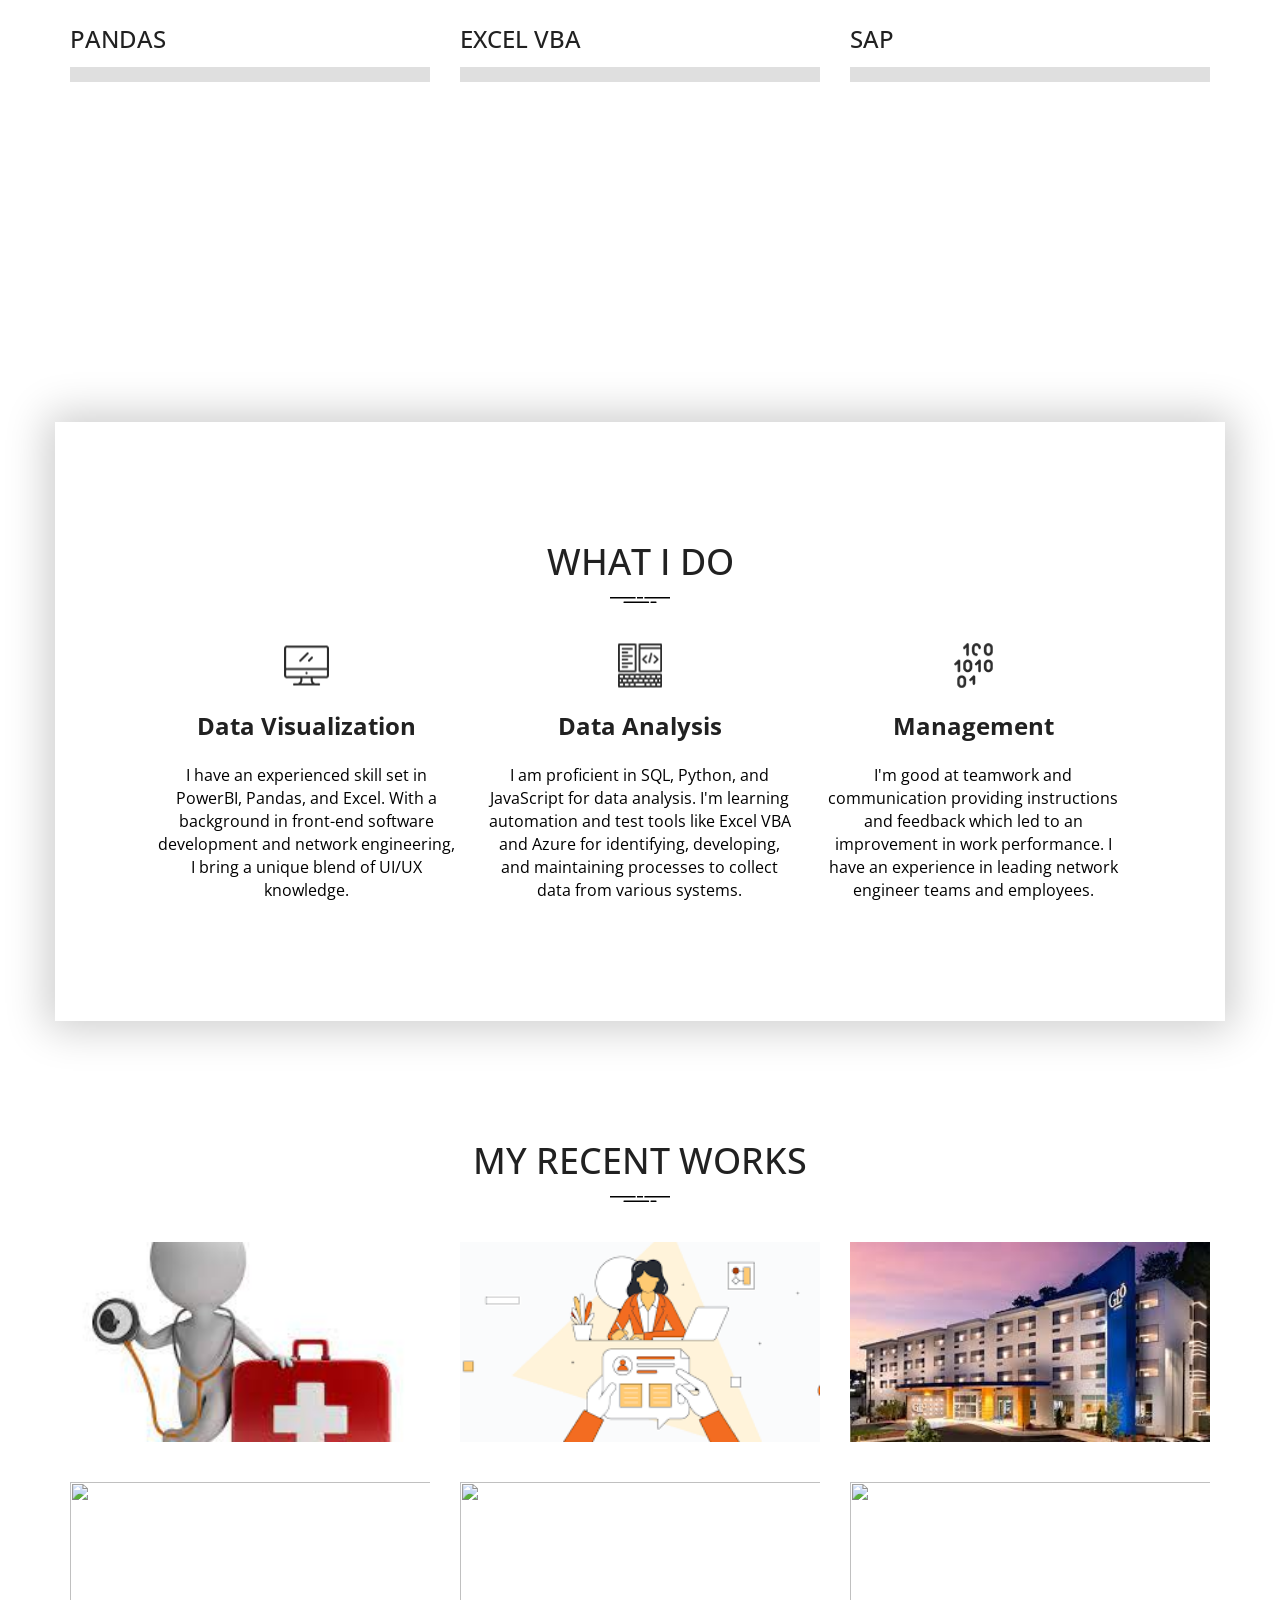
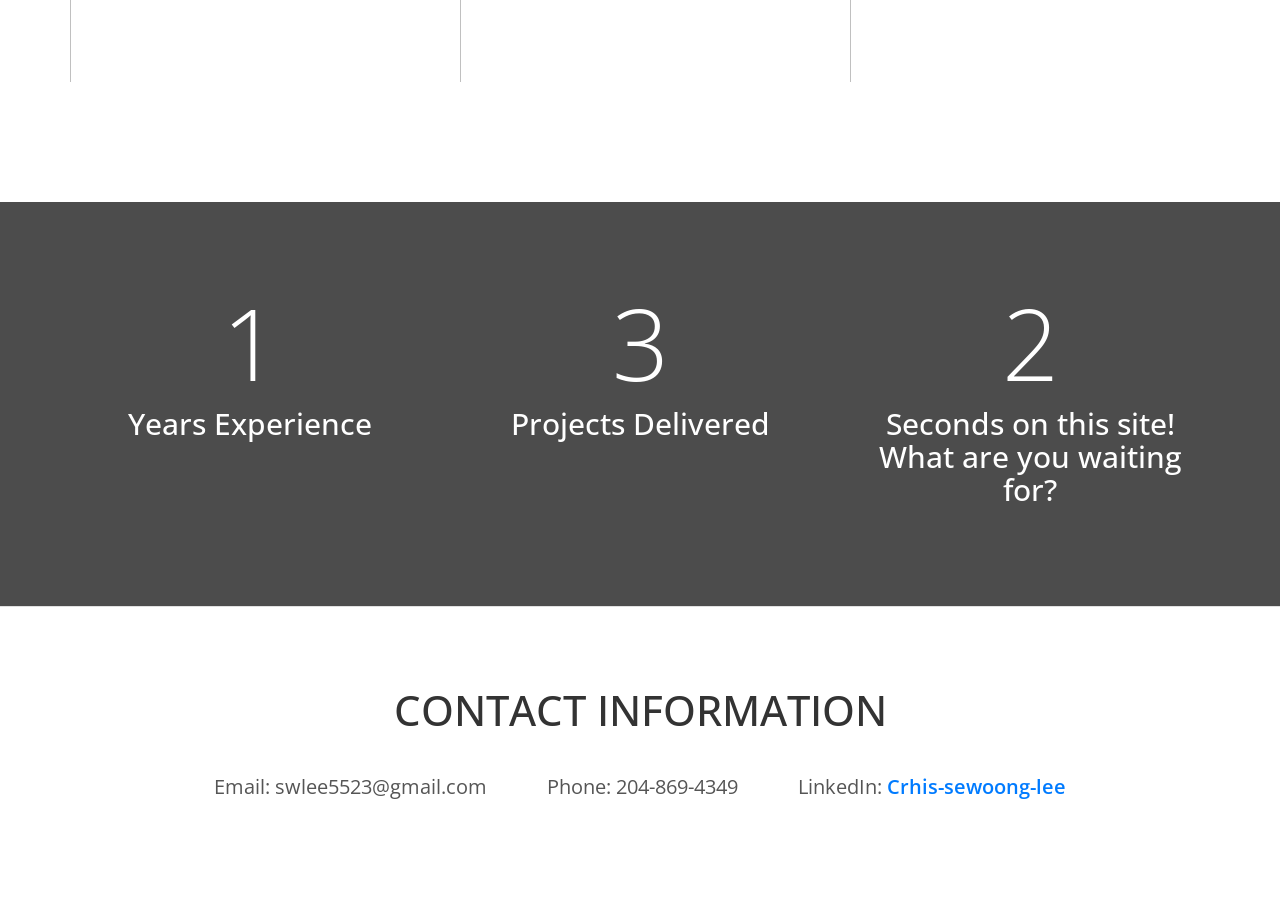
==== commit 2ee04d73: "update" ====
--- a/index.html
+++ b/index.html
@@ -6,7 +6,7 @@
     <meta http-equiv="Content-Type" content="text/html; charset=utf-8" />
     <meta http-equiv="X-UA-Compatible" content="IE=edge" />
 
-    <title>SEI</title>
+    <title>LEE</title>
 
     <meta name="description" content="" />
     <meta name="author" content="" />
@@ -100,7 +100,7 @@
       <div class="container">
         <div class="row">
           <div class="col-md-6">
-            <h1>CHRIS SEWOONG LEE</h1>
+            <h1>CHRIS S. LEE</h1>
             <div class="page-scroll">
               <p class="job-title">Data Analyst / Business Intelligence Developer</p>
               <a href="#contact" class="btn btn-fill ">Hire me</a>
@@ -110,7 +110,7 @@
           </div>
 
           <div class="col-md-6 text-right">
-            <!-- <img src="" /> -->
+            <img src="" />
           </div>
         </div>
       </div>
@@ -295,13 +295,13 @@
               <img src="assets/img/lines.svg" class="img-lines" alt="lines" />
             </div>
 
-          <a href="#">
+          <a href="/Medical  Waiting time Project.pptx">
           <div class="row">
                 <div class="col-md-4 col-xs-6">
                   <div class="portfolio-item">
-                    <img src="assets/img/portfolio-1.jpg" class="img-res" alt="" />
+                    <img src="/first.jpg" class="img-res" alt="" />
                     <div class="portfolio-item-info">
-                      <h4>Project Title</h4>
+                      <h4>Service Waiting Time Analysis</h4>
                     </div>
               
                 <!-- /.portfolio-item-info -->
@@ -311,12 +311,12 @@
             </a> 
 
 
-            <a href="#">
+            <a href="/HR project.pbix">
             <div class="col-md-4 col-xs-6">
               <div class="portfolio-item">
-                <img src="assets/img/portfolio-2.jpg" class="img-res" alt="" />
+                <img src="/2.png" class="img-res" alt="" />
                 <div class="portfolio-item-info">
-                  <h4>Project Title</h4>
+                  <h4>PowerBI HR Dashboard</h4>
                   
                 </div>
                 <!-- /.portfolio-item-info -->
@@ -325,12 +325,12 @@
             </div>
             </a>
             
-            <a href="#">
+            <a href="/Hotel Analysis.pbix">
             <div class="col-md-4 col-xs-6">
               <div class="portfolio-item">
-                <img src="assets/img/portfolio-3.jpg" class="img-res" alt="" />
+                <img src="/3.jpg" class="img-res" alt="" />
                 <div class="portfolio-item-info">
-                  <h4>Project Title</h4>
+                  <h4>PowerBI Hotel Business Plan Dashboard </h4>
                   
                 </div>
                 <!-- /.portfolio-item-info -->
@@ -411,41 +411,7 @@
       </section>
       <!-- /.section-counters -->
 
-      <br />
-      <br />
-      <br />
-      <br />
-      <br />
-      <br /><br /><br /><br />
-      <!-- Interests Outsides of Work Section -->
-      <section class="site-section section-interests text-center">
-        <div class="container">
-          <h1 class="section-title">Interests Outside of Work</h1>
-          <div class="row">
-            <div class="col-md-4">
-              <div class="interest">
-                <i class="fa fa-music"></i>
-                <h4>Tennis</h4>
-                <img src="/assets/img/Tennis.jpg" alt="" />
-              </div>
-            </div>
-            <div class="col-md-4">
-              <div class="interest">
-                <i class="fa fa-camera"></i>
-                <h4>Networking</h4>
-                <img src="/assets/img/Meeting.jpg" alt="" />
-              </div>
-            </div>
-            <div class="col-md-4">
-              <div class="interest">
-                <i class="fa fa-plane"></i>
-                <h4>Travel</h4>
-                <img src="/assets/img/Newyork.jpg" alt="" />
-              </div>
-            </div>
-          </div>
-        </div>
-      </section>
+     
 
       <section id="contact" class="site-section section-contact text-center">
         <div class="container">
@@ -464,9 +430,9 @@
               <p>
                 LinkedIn:
                 <a
-                  href="https://www.linkedin.com/in/sewoong-sei-lee-b3029821b/"
+                  href="https://www.linkedin.com/in/chris-sewoong-lee-b3029821b/"
                   target="_blank"
-                  >sewoong-sei-lee</a
+                  >Crhis-sewoong-lee</a
                 >
               </p>
             </div>
--- a/assets/css/style.css
+++ b/assets/css/style.css
@@ -378,8 +378,8 @@
 }
 
 .portfolio-item {
-  height: 280px;
-  margin-bottom: 30px;
+  height: 200px;
+  margin-bottom: 40px;
   position: relative;
 }
 
@@ -634,8 +634,8 @@
 
 .section-interests .interest img {
   max-width: 100%;
-  height: 460px; /* Adjust this value to your preference */
-  object-fit: cover; /* This ensures the image covers the entire container */
+  height: 300px; /* Adjust this value to your preference */
+  /* This ensures the image covers the entire container */
 }
 
 /* Style for contact section */
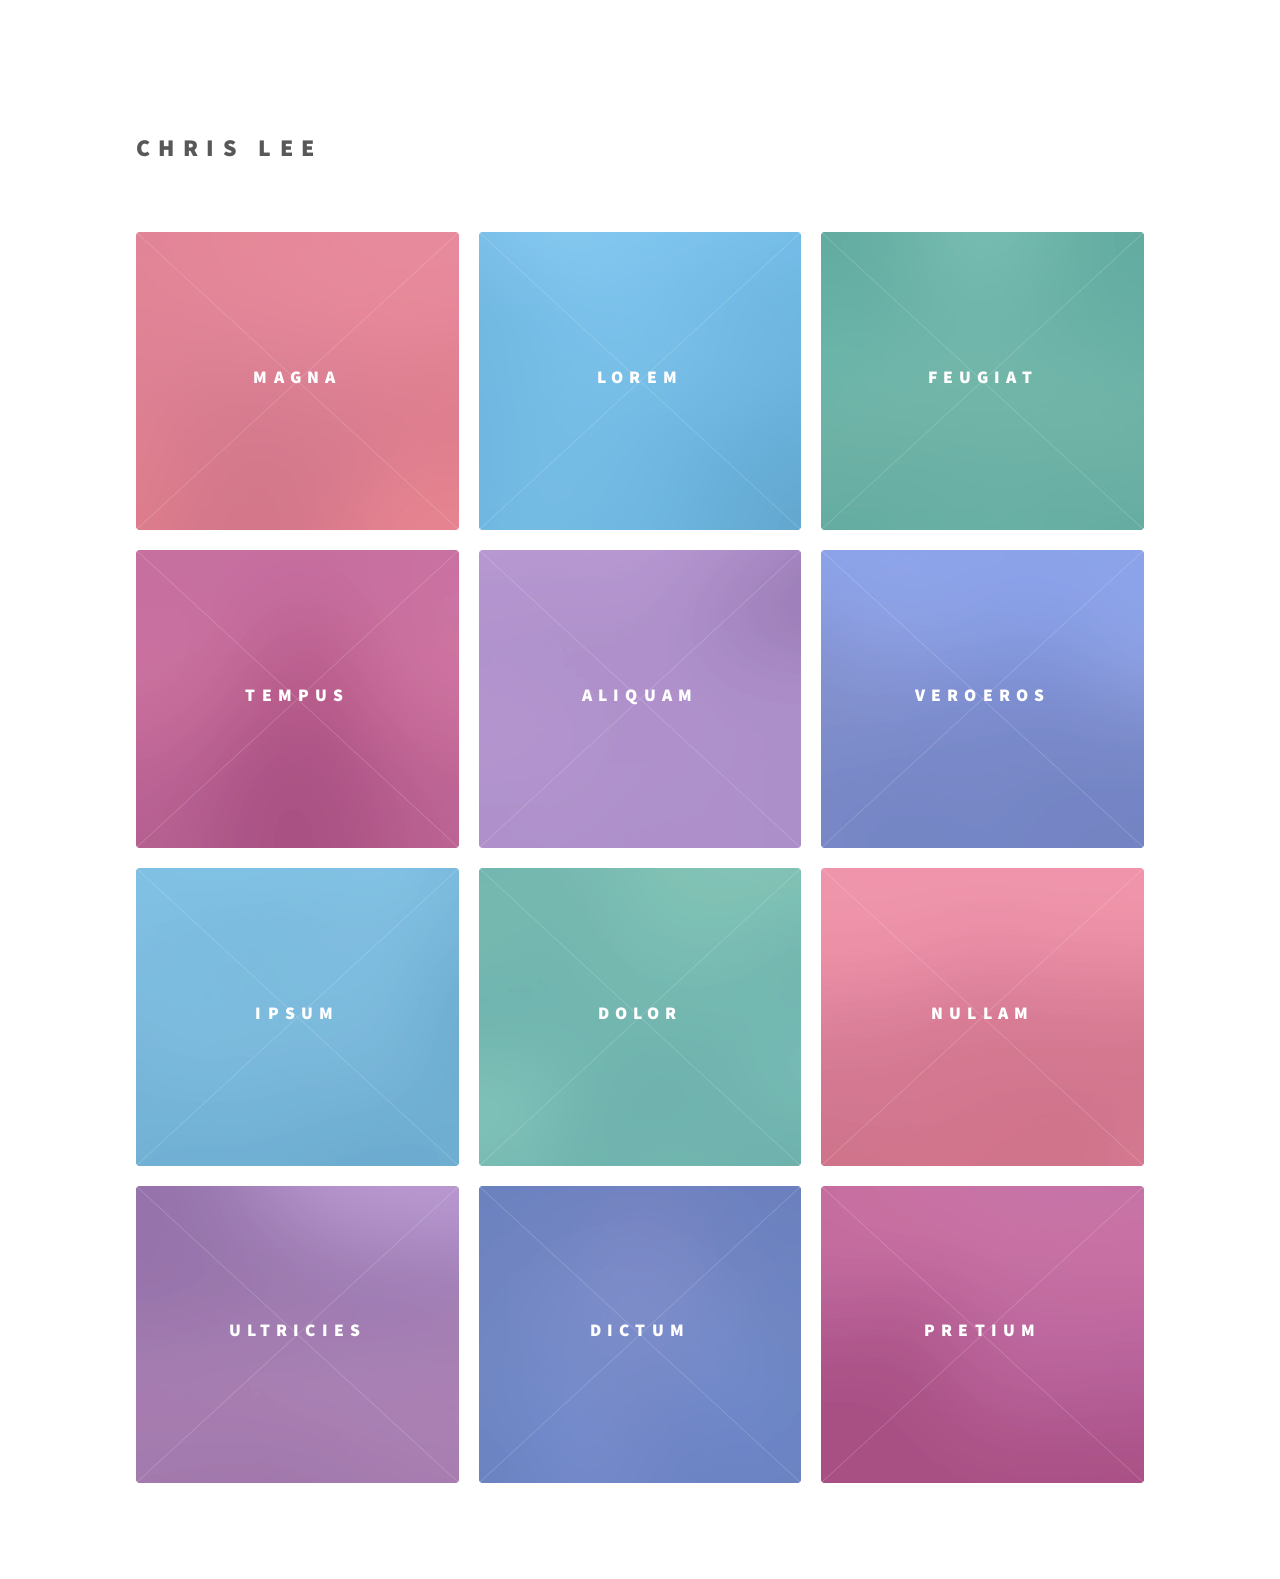
==== commit 3958e2b6: "update" ====
--- a/index.html
+++ b/index.html
@@ -1,677 +1,216 @@
 <!DOCTYPE html>
-<html lang="en">
+<!--
+	Phantom by HTML5 UP
+	html5up.net | @ajlkn
+	Free for personal and commercial use under the CCA 3.0 license (html5up.net/license)
+-->
+<html>
   <head>
-    <!-- Basic Page Needs
-    ================================================== -->
-    <meta http-equiv="Content-Type" content="text/html; charset=utf-8" />
-    <meta http-equiv="X-UA-Compatible" content="IE=edge" />
-
-    <title>LEE</title>
-
-    <meta name="description" content="" />
-    <meta name="author" content="" />
-    <meta name="keywords" content="" />
-
-    <!-- Mobile Specific Metas
-    ================================================== -->
+    <title>Chris Sewoong Lee</title>
+    <meta charset="utf-8" />
     <meta
       name="viewport"
-      content="width=device-width, minimum-scale=1.0, maximum-scale=1.0"
+      content="width=device-width, initial-scale=1, user-scalable=no"
     />
-    <meta name="apple-mobile-web-app-capable" content="yes" />
+    <link rel="stylesheet" href="assets/css/main.css" />
+    <noscript
+      ><link rel="stylesheet" href="assets/css/noscript.css"
+    /></noscript>
+  </head>
+  <body class="is-preload">
+    <!-- Wrapper -->
+    <div id="wrapper">
+      <!-- Header -->
+      <header id="header">
+        <div class="inner">
+          <!-- Logo -->
+          <a href="index.html" class="logo">
+            <span class="title">Chris Lee</span>
+          </a>
+        </div>
+      </header>
 
-    <!-- Fonts -->
-    <link
-      href="https://fonts.googleapis.com/css?family=Open+Sans:300,400,600,700"
-      rel="stylesheet"
-    />
-
-    <!-- Favicon
-    ================================================== -->
-    <link
-      rel="apple-touch-icon"
-      sizes="180x180"
-      href="assets/img/apple-touch-icon.png"
-    />
-    <link
-      rel="icon"
-      type="image/png"
-      sizes="16x16"
-      href="assets/img/favicon.png"
-    />
-
-    <!-- Stylesheets
-    ================================================== -->
-    <!-- Bootstrap core CSS -->
-    <link href="assets/css/bootstrap.min.css" rel="stylesheet" />
-
-    <!-- Custom styles for this template -->
-    <link href="assets/css/style.css" rel="stylesheet" />
-    <link href="assets/css/responsive.css" rel="stylesheet" />
-
-    <!-- HTML5 shim and Respond.js IE8 support of HTML5 elements and media queries -->
-    <!--[if lt IE 9]>
-      <script src="https://oss.maxcdn.com/libs/html5shiv/3.7.0/html5shiv.js"></script>
-      <script src="https://oss.maxcdn.com/libs/respond.js/1.4.2/respond.min.js"></script>
-    <![endif]-->
-  </head>
-  <body>
-    <header
-      id="masthead"
-      class="site-header"
-      data-anchor-target=".hero"
-      data-top="background: rgba(255,255,255,0); padding: 30px 0; box-shadow: 0px 0px 20px 6px rgba(0, 0, 0, 0);"
-      data-top-bottom="background: rgba(255,255,255,1); padding: 10px 0; box-shadow: 0px 0px 20px 6px rgba(0, 0, 0, 0.2);"
-    >
-      <nav id="primary-navigation" class="site-navigation">
-        <div class="container">
-          <div class="navbar-header page-scroll">
-            <button
-              type="button"
-              class="navbar-toggle collapsed"
-              data-target="#portfolio-perfect-collapse"
-              aria-expanded="false"
-            >
-              <span class="icon-bar"></span>
-              <span class="icon-bar"></span>
-              <span class="icon-bar"></span>
-            </button>
-          </div>
-          <!-- /.navbar-header -->
-
-          <div class="main-menu" id="portfolio-perfect-collapse">
-            <ul class="nav navbar-nav navbar-right">
-              <li class="page-scroll"><a href="#hero">Home</a></li>
-              <li class="page-scroll"><a href="#about">About</a></li>
-              <li class="page-scroll"><a href="#service">Service</a></li>
-              <li class="page-scroll"><a href="#portfolio">Portfolio</a></li>
-              <li class="page-scroll"><a href="#contact">Contact</a></li>
-            </ul>
-            <!-- /.navbar-nav -->
-          </div>
-          <!-- /.navbar-collapse -->
-        </div>
-      </nav>
-      <!-- /.primary-navigation -->
-    </header>
-    <!-- /#header -->
-
-    <div id="hero" class="hero">
-      <div class="container">
-        <div class="row">
-          <div class="col-md-6">
-            <h1>CHRIS S. LEE</h1>
-            <div class="page-scroll">
-              <p class="job-title">Data Analyst / Business Intelligence Developer</p>
-              <a href="#contact" class="btn btn-fill ">Hire me</a>
-              <div class="clearfix visible-xxs"></div>
-              <a href="#portfolio" class="btn btn-border">Explore more</a>
-            </div>
-          </div>
-
-          <div class="col-md-6 text-right">
-            <img src="" />
-          </div>
+      <!-- Main -->
+      <div id="main">
+        <div class="inner">
+          <section class="tiles">
+            <article class="style1">
+              <span class="image">
+                <img src="images/pic01.jpg" alt="" />
+              </span>
+              <a href="generic.html">
+                <h2>Magna</h2>
+                <div class="content">
+                  <p>
+                    Sed nisl arcu euismod sit amet nisi lorem etiam dolor
+                    veroeros et feugiat.
+                  </p>
+                </div>
+              </a>
+            </article>
+            <article class="style2">
+              <span class="image">
+                <img src="images/pic02.jpg" alt="" />
+              </span>
+              <a href="generic.html">
+                <h2>Lorem</h2>
+                <div class="content">
+                  <p>
+                    Sed nisl arcu euismod sit amet nisi lorem etiam dolor
+                    veroeros et feugiat.
+                  </p>
+                </div>
+              </a>
+            </article>
+            <article class="style3">
+              <span class="image">
+                <img src="images/pic03.jpg" alt="" />
+              </span>
+              <a href="generic.html">
+                <h2>Feugiat</h2>
+                <div class="content">
+                  <p>
+                    Sed nisl arcu euismod sit amet nisi lorem etiam dolor
+                    veroeros et feugiat.
+                  </p>
+                </div>
+              </a>
+            </article>
+            <article class="style4">
+              <span class="image">
+                <img src="images/pic04.jpg" alt="" />
+              </span>
+              <a href="generic.html">
+                <h2>Tempus</h2>
+                <div class="content">
+                  <p>
+                    Sed nisl arcu euismod sit amet nisi lorem etiam dolor
+                    veroeros et feugiat.
+                  </p>
+                </div>
+              </a>
+            </article>
+            <article class="style5">
+              <span class="image">
+                <img src="images/pic05.jpg" alt="" />
+              </span>
+              <a href="generic.html">
+                <h2>Aliquam</h2>
+                <div class="content">
+                  <p>
+                    Sed nisl arcu euismod sit amet nisi lorem etiam dolor
+                    veroeros et feugiat.
+                  </p>
+                </div>
+              </a>
+            </article>
+            <article class="style6">
+              <span class="image">
+                <img src="images/pic06.jpg" alt="" />
+              </span>
+              <a href="generic.html">
+                <h2>Veroeros</h2>
+                <div class="content">
+                  <p>
+                    Sed nisl arcu euismod sit amet nisi lorem etiam dolor
+                    veroeros et feugiat.
+                  </p>
+                </div>
+              </a>
+            </article>
+            <article class="style2">
+              <span class="image">
+                <img src="images/pic07.jpg" alt="" />
+              </span>
+              <a href="generic.html">
+                <h2>Ipsum</h2>
+                <div class="content">
+                  <p>
+                    Sed nisl arcu euismod sit amet nisi lorem etiam dolor
+                    veroeros et feugiat.
+                  </p>
+                </div>
+              </a>
+            </article>
+            <article class="style3">
+              <span class="image">
+                <img src="images/pic08.jpg" alt="" />
+              </span>
+              <a href="generic.html">
+                <h2>Dolor</h2>
+                <div class="content">
+                  <p>
+                    Sed nisl arcu euismod sit amet nisi lorem etiam dolor
+                    veroeros et feugiat.
+                  </p>
+                </div>
+              </a>
+            </article>
+            <article class="style1">
+              <span class="image">
+                <img src="images/pic09.jpg" alt="" />
+              </span>
+              <a href="generic.html">
+                <h2>Nullam</h2>
+                <div class="content">
+                  <p>
+                    Sed nisl arcu euismod sit amet nisi lorem etiam dolor
+                    veroeros et feugiat.
+                  </p>
+                </div>
+              </a>
+            </article>
+            <article class="style5">
+              <span class="image">
+                <img src="images/pic10.jpg" alt="" />
+              </span>
+              <a href="generic.html">
+                <h2>Ultricies</h2>
+                <div class="content">
+                  <p>
+                    Sed nisl arcu euismod sit amet nisi lorem etiam dolor
+                    veroeros et feugiat.
+                  </p>
+                </div>
+              </a>
+            </article>
+            <article class="style6">
+              <span class="image">
+                <img src="images/pic11.jpg" alt="" />
+              </span>
+              <a href="generic.html">
+                <h2>Dictum</h2>
+                <div class="content">
+                  <p>
+                    Sed nisl arcu euismod sit amet nisi lorem etiam dolor
+                    veroeros et feugiat.
+                  </p>
+                </div>
+              </a>
+            </article>
+            <article class="style4">
+              <span class="image">
+                <img src="images/pic12.jpg" alt="" />
+              </span>
+              <a href="generic.html">
+                <h2>Pretium</h2>
+                <div class="content">
+                  <p>
+                    Sed nisl arcu euismod sit amet nisi lorem etiam dolor
+                    veroeros et feugiat.
+                  </p>
+                </div>
+              </a>
+            </article>
+          </section>
         </div>
       </div>
-    </div>
-    <!-- /.hero -->
 
-    <main id="main" class="site-main">
-      <section id="about" class="site-section section-about text-center">
-        <div class="container">
-          <div class="row">
-            <div class="col-md-6 col-md-offset-3">
-              <h2>About</h2>
-              <img src="assets/img/lines.svg" class="img-lines" alt="lines" />
-              <p>
-                Hello! I'm Chris!<br>
-                I'm a guy obsessed for Data Driven Process. Passionate and dedicated
-                about learning Data Analysis and Business Intelligence. My specialties lie in Data Extraction, Visualization,
-                Data Analysis.
-              </p>
-              <a
-                href="https://drive.google.com/file/d/1BP7Yv-EoBxrGvNh5wUjuDa-nddTNPkpU/view?usp=sharing"
-                class="btn btn-fill"
-                target="_blank"
-                download
-                >Download my cv</a
-              >
-            </div>
-          </div>
-        </div>
-      </section>
-      <!-- /.secton-about -->
-
-      <section class="site-section section-skills">
-        <div class="container">
-          <div class="text-center">
-            <h3>My Skills</h3>
-            <img src="assets/img/lines.svg" class="img-lines" alt="lines" />
-          </div>
-          <div class="row">
-            <div class="col-md-4">
-              <div class="skill">
-                <h4>SQL</h4>
-                <div class="progress">
-                  <div
-                    class="progress-bar"
-                    role="progressbar"
-                    data-transitiongoal="80"
-                  ></div>
-                  <!-- /.progress-bar -->
-                </div>
-                <!-- /.progress -->
-              </div>
-              <!-- /.skill -->
-              <div class="skill">
-                <h4>Pandas</h4>
-                <div class="progress">
-                  <div
-                    class="progress-bar"
-                    role="progressbar"
-                    data-transitiongoal="60"
-                  ></div>
-                  <!-- /.progress-bar -->
-                </div>
-                <!-- /.progress -->
-              </div>
-              <!-- /.skill -->
-            </div>
-            <div class="col-md-4">
-              <div class="skill">
-                <h4>PowerBI</h4>
-                <div class="progress">
-                  <div
-                    class="progress-bar"
-                    role="progressbar"
-                    data-transitiongoal="70"
-                  ></div>
-                  <!-- /.progress-bar -->
-                </div>
-                <!-- /.progress -->
-              </div>
-              <!-- /.skill -->
-              <div class="skill">
-                <h4>Excel VBA</h4>
-                <div class="progress">
-                  <div
-                    class="progress-bar"
-                    role="progressbar"
-                    data-transitiongoal="60"
-                  ></div>
-                  <!-- /.progress-bar -->
-                </div>
-                <!-- /.progress -->
-              </div>
-              <!-- /.skill -->
-            </div>
-            <div class="col-md-4">
-              <div class="skill">
-                <h4>D3.js</h4>
-                <div class="progress">
-                  <div
-                    class="progress-bar"
-                    role="progressbar"
-                    data-transitiongoal="50"
-                  ></div>
-                  <!-- /.progress-bar -->
-                </div>
-                <!-- /.progress -->
-              </div>
-              <!-- /.skill -->
-              <div class="skill">
-                <h4>SAP</h4>
-                <div class="progress">
-                  <div
-                    class="progress-bar"
-                    role="progressbar"
-                    data-transitiongoal="30"
-                  ></div>
-                  <!-- /.progress-bar -->
-                </div>
-                <!-- /.progress -->
-              </div>
-              <!-- /.skill -->
-            </div>
-          </div>
-        </div>
-      </section>
-      <!-- /.secton-skills -->
-
-      <section
-        id="service"
-        class="site-section section-services overlay text-center"
-      >
-        <div class="container">
-          <div class="row">
-            <div class="col-md-12">
-              <h3>What i do</h3>
-              <img src="assets/img/lines.svg" class="img-lines" alt="lines" />
-            </div>
-            <div class="col-sm-4">
-              <div class="service">
-                <img src="assets/img/front-end.svg" alt="Front End Developer" />
-                <h4>Data Visualization</h4>
-                <p>
-                I have an experienced skill set in PowerBI, Pandas, and Excel.
-                With a background in front-end software development and network engineering, I bring a unique blend of UI/UX knowledge.
-                </p>
-              </div>
-              <!-- /.service -->
-            </div>
-            <div class="col-sm-4">
-              <div class="service">
-                <img src="assets/img/back-end.svg" alt="Back End Developer" />
-                <h4>Data Analysis</h4>
-                <p>
-                  I am proficient in SQL, Python, and JavaScript for data analysis. 
-                  I'm learning automation and test tools like Excel VBA and Azure for identifying, developing, and maintaining processes to collect data from various systems.
-                </p>
-              </div>
-              <!-- /.service -->
-            </div>
-            <div class="col-sm-4">
-              <div class="service">
-                <img src="assets/img/consultancy.svg" alt="Coding" />
-                <h4>Management</h4>
-                <p>
-                  I'm good at teamwork and communication providing instructions and feedback which led to an improvement in work performance.
-                  I have an experience in leading network engineer teams and employees. 
-                </p>
-              </div>
-              <!-- /.service -->
-            </div>
-          </div>
-        </div>
-      </section>
-      <!-- /.secton-services -->
-
-      <section id="portfolio" class="site-section section-portfolio">
-        
-          <div class="container">
-            <div class="text-center">
-              <h3>My recent Works</h3>
-              <img src="assets/img/lines.svg" class="img-lines" alt="lines" />
-            </div>
-
-          <a href="/Medical  Waiting time Project.pptx">
-          <div class="row">
-                <div class="col-md-4 col-xs-6">
-                  <div class="portfolio-item">
-                    <img src="/first.jpg" class="img-res" alt="" />
-                    <div class="portfolio-item-info">
-                      <h4>Service Waiting Time Analysis</h4>
-                    </div>
-              
-                <!-- /.portfolio-item-info -->
-              </div>
-              <!-- /.portfolio-item -->
-            </div>
-            </a> 
-
-
-            <a href="/HR project.pbix">
-            <div class="col-md-4 col-xs-6">
-              <div class="portfolio-item">
-                <img src="/2.png" class="img-res" alt="" />
-                <div class="portfolio-item-info">
-                  <h4>PowerBI HR Dashboard</h4>
-                  
-                </div>
-                <!-- /.portfolio-item-info -->
-              </div>
-              <!-- /.portfolio-item -->
-            </div>
-            </a>
-            
-            <a href="/Hotel Analysis.pbix">
-            <div class="col-md-4 col-xs-6">
-              <div class="portfolio-item">
-                <img src="/3.jpg" class="img-res" alt="" />
-                <div class="portfolio-item-info">
-                  <h4>PowerBI Hotel Business Plan Dashboard </h4>
-                  
-                </div>
-                <!-- /.portfolio-item-info -->
-              </div>
-              <!-- /.portfolio-item -->
-               </a>
-            </div>
-           
-            <a href="#">           
-              <div class="col-md-4 col-xs-6">
-              <div class="portfolio-item">
-                <img src="assets/img/portfolio-4.jpg" class="img-res" alt="" />
-                <div class="portfolio-item-info">
-                  <h4>Project Title</h4>                
-                </div>
-                <!-- /.portfolio-item-info -->
-              </div>
-              <!-- /.portfolio-item -->
-            </div>
-            </a>
-
-            <a href="#">
-            <div class="col-md-4 col-xs-6">
-              <div class="portfolio-item">
-                <img src="assets/img/portfolio-5.jpg" class="img-res" alt="" />
-                <div class="portfolio-item-info">
-                  <h4>Project Title</h4>
-                </div>
-                <!-- /.portfolio-item-info -->
-              </div>
-              <!-- /.portfolio-item -->
-            </div>
-            </a>
-
-            <a href="#">
-            <div class="col-md-4 col-xs-6">
-              <div class="portfolio-item">
-                <img src="assets/img/portfolio-6.jpg" class="img-res" alt="" />
-                <div class="portfolio-item-info">
-                  <h4>Project Title</h4>
-                  
-                </div>
-                <!-- /.portfolio-item-info -->
-              </div>
-              <!-- /.portfolio-item -->
-            </div>
-            </a>
-          </div>
-        </div>
-      </section>
-      <!-- /.secton-portfolio -->
-
-      <section class="site-section section-counters text-center">
-        <div class="container">
-          <div class="row">
-            <div class="col-sm-4 col-xs-12">
-              <p class="counter start" data-to="3" data-speed="2000">0</p>
-              <h4>Years Experience</h4>
-            </div>
-            <div class="col-sm-4 col-xs-12">
-              <p class="counter start" data-to="15" data-speed="2000">0</p>
-              <h4>Projects Delivered</h4>
-            </div>
-            <div class="col-sm-4 col-xs-12">
-              <p
-                id="infinity"
-                class="counter"
-                data-from="0"
-                data-to="1"
-                data-speed="1000"
-              >
-                0
-              </p>
-              <h4>Seconds on this site!<br />What are you waiting for?</h4>
-            </div>
-          </div>
-        </div>
-      </section>
-      <!-- /.section-counters -->
-
-     
-
-      <section id="contact" class="site-section section-contact text-center">
-        <div class="container">
-          <h2>Contact Information</h2>
-          <div class="contact-info">
-            <div class="info-item">
-              <i class="fas fa-envelope"></i>
-              <p>Email: swlee5523@gmail.com</p>
-            </div>
-            <div class="info-item">
-              <i class="fas fa-phone"></i>
-              <p>Phone: 204-869-4349</p>
-            </div>
-            <div class="info-item">
-              <i class="fab fa-linkedin"></i>
-              <p>
-                LinkedIn:
-                <a
-                  href="https://www.linkedin.com/in/chris-sewoong-lee-b3029821b/"
-                  target="_blank"
-                  >Crhis-sewoong-lee</a
-                >
-              </p>
-            </div>
-          </div>
-        </div>
-      </section>
-
-      <!-- /.section-form -->
-    </main>
-    <!-- /#main -->
-
-    <footer id="colophon" class="site-footer">
-      <div class="container">
-        <div class="row">
-          <div class="col-sm-4 col-xs-12">
-            <a class="icon facebook-bg" href="#"
-              ><i class="icon-facebook"></i
-            ></a>
-            <a class="icon twitter-bg" href="#"><i class="icon-twitter"></i></a>
-            <a class="icon gplus-bg" href="#"><i class="icon-linkedin"></i></a>
-            <a class="icon linkedin-bg" href="#"><i class="icon-gplus"></i></a>
-          </div>
-          <div class="col-sm-4 col-sm-offset-0 col-xs-6 col-xs-offset-3">
-            <p class="copyright">2017. All Rights Reserved</p>
-          </div>
-          <div class="col-sm-4 col-xs-3">
-            <div class="text-right page-scroll">
-              <a class="icon icon-up-bg" href="#hero"
-                ><i class="icon-up"></i
-              ></a>
-            </div>
-          </div>
-        </div>
-      </div>
-    </footer>
-    <!-- /#footer -->
-
-    <!-- Modals -->
-    <div id="portfolioItem1" class="modal fade" role="dialog">
-      <div class="modal-dialog">
-        <div class="modal-content">
-          <div class="modal-header">
-            <a class="close" data-dismiss="modal"
-              ><span class="glyphicon glyphicon-remove"></span
-            ></a>
-            <img class="img-res" src="assets/img/portfolio-1.jpg" alt="" />
-          </div>
-          <div class="modal-body">
-            <h4 class="modal-title">Project title</h4>
-            <p>
-              Lorem ipsum dolor sit amet, consectetur adipiscing elit. Donec
-              commodo finibus tristique. Maecenas dignissim condimentum sem eu
-              tincidunt. Curabitur in dui quis magna vestibulum pulvinar a ut
-              urna. Nam pellentesque mattis urna. Aenean eget lectus sit amet
-              turpis facilisis consectetur quis vel ante. Integer in massa ut
-              nibh ultricies sagittis imperdiet in ante. Nam sed turpis vel ante
-              placerat feugiat ac tempus magna. Nam aliquet ullamcorper dolor
-              non hendrerit.
-            </p>
-          </div>
-          <div class="modal-footer">
-            <a href="#" class="btn btn-fill">Visit Page</a>
-          </div>
-        </div>
-        <!-- /.modal-content -->
-      </div>
-      <!-- /.modal-dialog -->
-    </div>
-    <!-- /.modal -->
-
-    <div id="portfolioItem2" class="modal fade" role="dialog">
-      <div class="modal-dialog">
-        <div class="modal-content">
-          <div class="modal-header">
-            <a class="close" data-dismiss="modal"
-              ><span class="glyphicon glyphicon-remove"></span
-            ></a>
-            <img class="img-res" src="assets/img/portfolio-2.jpg" alt="" />
-          </div>
-          <div class="modal-body">
-            <h4 class="modal-title">Project title</h4>
-            <p>
-              Lorem ipsum dolor sit amet, consectetur adipiscing elit. Donec
-              commodo finibus tristique. Maecenas dignissim condimentum sem eu
-              tincidunt. Curabitur in dui quis magna vestibulum pulvinar a ut
-              urna. Nam pellentesque mattis urna. Aenean eget lectus sit amet
-              turpis facilisis consectetur quis vel ante. Integer in massa ut
-              nibh ultricies sagittis imperdiet in ante. Nam sed turpis vel ante
-              placerat feugiat ac tempus magna. Nam aliquet ullamcorper dolor
-              non hendrerit.
-            </p>
-          </div>
-          <div class="modal-footer">
-            <a href="#" class="btn btn-fill">Visit Page</a>
-          </div>
-        </div>
-        <!-- /.modal-content -->
-      </div>
-      <!-- /.modal-dialog -->
-    </div>
-    <!-- /.modal -->
-
-    <div id="portfolioItem3" class="modal fade" role="dialog">
-      <div class="modal-dialog">
-        <div class="modal-content">
-          <div class="modal-header">
-            <a class="close" data-dismiss="modal"
-              ><span class="glyphicon glyphicon-remove"></span
-            ></a>
-            <img class="img-res" src="assets/img/portfolio-3.jpg" alt="" />
-          </div>
-          <div class="modal-body">
-            <h4 class="modal-title">Project title</h4>
-            <p>
-              Lorem ipsum dolor sit amet, consectetur adipiscing elit. Donec
-              commodo finibus tristique. Maecenas dignissim condimentum sem eu
-              tincidunt. Curabitur in dui quis magna vestibulum pulvinar a ut
-              urna. Nam pellentesque mattis urna. Aenean eget lectus sit amet
-              turpis facilisis consectetur quis vel ante. Integer in massa ut
-              nibh ultricies sagittis imperdiet in ante. Nam sed turpis vel ante
-              placerat feugiat ac tempus magna. Nam aliquet ullamcorper dolor
-              non hendrerit.
-            </p>
-          </div>
-          <div class="modal-footer">
-            <a href="#" class="btn btn-fill">Visit Page</a>
-          </div>
-        </div>
-        <!-- /.modal-content -->
-      </div>
-      <!-- /.modal-dialog -->
-    </div>
-    <!-- /.modal -->
-
-    <div id="portfolioItem4" class="modal fade" role="dialog">
-      <div class="modal-dialog">
-        <div class="modal-content">
-          <div class="modal-header">
-            <a class="close" data-dismiss="modal"
-              ><span class="glyphicon glyphicon-remove"></span
-            ></a>
-            <img class="img-res" src="assets/img/portfolio-4.jpg" alt="" />
-          </div>
-          <div class="modal-body">
-            <h4 class="modal-title">Project title</h4>
-            <p>
-              Lorem ipsum dolor sit amet, consectetur adipiscing elit. Donec
-              commodo finibus tristique. Maecenas dignissim condimentum sem eu
-              tincidunt. Curabitur in dui quis magna vestibulum pulvinar a ut
-              urna. Nam pellentesque mattis urna. Aenean eget lectus sit amet
-              turpis facilisis consectetur quis vel ante. Integer in massa ut
-              nibh ultricies sagittis imperdiet in ante. Nam sed turpis vel ante
-              placerat feugiat ac tempus magna. Nam aliquet ullamcorper dolor
-              non hendrerit.
-            </p>
-          </div>
-          <div class="modal-footer">
-            <a href="#" class="btn btn-fill">Visit Page</a>
-          </div>
-        </div>
-        <!-- /.modal-content -->
-      </div>
-      <!-- /.modal-dialog -->
-    </div>
-    <!-- /.modal -->
-
-    <div id="portfolioItem5" class="modal fade" role="dialog">
-      <div class="modal-dialog">
-        <div class="modal-content">
-          <div class="modal-header">
-            <a class="close" data-dismiss="modal"
-              ><span class="glyphicon glyphicon-remove"></span
-            ></a>
-            <img class="img-res" src="assets/img/portfolio-5.jpg" alt="" />
-          </div>
-          <div class="modal-body">
-            <h4 class="modal-title">Project title</h4>
-            <p>
-              Lorem ipsum dolor sit amet, consectetur adipiscing elit. Donec
-              commodo finibus tristique. Maecenas dignissim condimentum sem eu
-              tincidunt. Curabitur in dui quis magna vestibulum pulvinar a ut
-              urna. Nam pellentesque mattis urna. Aenean eget lectus sit amet
-              turpis facilisis consectetur quis vel ante. Integer in massa ut
-              nibh ultricies sagittis imperdiet in ante. Nam sed turpis vel ante
-              placerat feugiat ac tempus magna. Nam aliquet ullamcorper dolor
-              non hendrerit.
-            </p>
-          </div>
-          <div class="modal-footer">
-            <a href="#" class="btn btn-fill">Visit Page</a>
-          </div>
-        </div>
-        <!-- /.modal-content -->
-      </div>
-      <!-- /.modal-dialog -->
-    </div>
-    <!-- /.modal -->
-
-    <div id="portfolioItem6" class="modal fade" role="dialog">
-      <div class="modal-dialog">
-        <div class="modal-content">
-          <div class="modal-header">
-            <a class="close" data-dismiss="modal"
-              ><span class="glyphicon glyphicon-remove"></span
-            ></a>
-            <img class="img-res" src="assets/img/portfolio-6.jpg" alt="" />
-          </div>
-          <div class="modal-body">
-            <h4 class="modal-title">Project title</h4>
-            <p>
-              Lorem ipsum dolor sit amet, consectetur adipiscing elit. Donec
-              commodo finibus tristique. Maecenas dignissim condimentum sem eu
-              tincidunt. Curabitur in dui quis magna vestibulum pulvinar a ut
-              urna. Nam pellentesque mattis urna. Aenean eget lectus sit amet
-              turpis facilisis consectetur quis vel ante. Integer in massa ut
-              nibh ultricies sagittis imperdiet in ante. Nam sed turpis vel ante
-              placerat feugiat ac tempus magna. Nam aliquet ullamcorper dolor
-              non hendrerit.
-            </p>
-          </div>
-          <div class="modal-footer">
-            <a href="#" class="btn btn-fill">Visit Page</a>
-          </div>
-        </div>
-        <!-- /.modal-content -->
-      </div>
-      <!-- /.modal-dialog -->
-    </div>
-    <!-- /.modal -->
-
-    <!-- Bootstrap core JavaScript
-    ================================================== -->
-    <!-- Placed at the end of the document so the pages load faster -->
-    <script src="https://ajax.googleapis.com/ajax/libs/jquery/3.1.1/jquery.min.js"></script>
-    <script src="assets/js/bootstrap.min.js"></script>
-    <script src="https://cdnjs.cloudflare.com/ajax/libs/jquery-easing/1.4.1/jquery.easing.min.js"></script>
-    <script src="assets/js/skrollr.min.js"></script>
-    <script src="https://cdnjs.cloudflare.com/ajax/libs/bootstrap-progressbar/0.9.0/bootstrap-progressbar.min.js"></script>
-    <script src="assets/js/jquery.countTo.min.js"></script>
-    <script src="assets/js/script.js"></script>
+    <!-- Scripts -->
+    <script src="assets/js/jquery.min.js"></script>
+    <script src="assets/js/browser.min.js"></script>
+    <script src="assets/js/breakpoints.min.js"></script>
+    <script src="assets/js/util.js"></script>
+    <script src="assets/js/main.js"></script>
   </body>
 </html>
--- a/assets/css/main.css
+++ b/assets/css/main.css
@@ -0,0 +1,2982 @@
+@import url(fontawesome-all.min.css);
+@import url("https://fonts.googleapis.com/css?family=Source+Sans+Pro:300,700,900");
+
+/*
+	Phantom by HTML5 UP
+	html5up.net | @ajlkn
+	Free for personal and commercial use under the CCA 3.0 license (html5up.net/license)
+*/
+
+html,
+body,
+div,
+span,
+applet,
+object,
+iframe,
+h1,
+h2,
+h3,
+h4,
+h5,
+h6,
+p,
+blockquote,
+pre,
+a,
+abbr,
+acronym,
+address,
+big,
+cite,
+code,
+del,
+dfn,
+em,
+img,
+ins,
+kbd,
+q,
+s,
+samp,
+small,
+strike,
+strong,
+sub,
+sup,
+tt,
+var,
+b,
+u,
+i,
+center,
+dl,
+dt,
+dd,
+ol,
+ul,
+li,
+fieldset,
+form,
+label,
+legend,
+table,
+caption,
+tbody,
+tfoot,
+thead,
+tr,
+th,
+td,
+article,
+aside,
+canvas,
+details,
+embed,
+figure,
+figcaption,
+footer,
+header,
+hgroup,
+menu,
+nav,
+output,
+ruby,
+section,
+summary,
+time,
+mark,
+audio,
+video {
+  margin: 0;
+  padding: 0;
+  border: 0;
+  font-size: 100%;
+  font: inherit;
+  vertical-align: baseline;
+}
+
+article,
+aside,
+details,
+figcaption,
+figure,
+footer,
+header,
+hgroup,
+menu,
+nav,
+section {
+  display: block;
+}
+
+body {
+  line-height: 1;
+}
+
+ol,
+ul {
+  list-style: none;
+}
+
+blockquote,
+q {
+  quotes: none;
+}
+
+blockquote:before,
+blockquote:after,
+q:before,
+q:after {
+  content: "";
+  content: none;
+}
+
+table {
+  border-collapse: collapse;
+  border-spacing: 0;
+}
+
+body {
+  -webkit-text-size-adjust: none;
+}
+
+mark {
+  background-color: transparent;
+  color: inherit;
+}
+
+input::-moz-focus-inner {
+  border: 0;
+  padding: 0;
+}
+
+input,
+select,
+textarea {
+  -moz-appearance: none;
+  -webkit-appearance: none;
+  -ms-appearance: none;
+  appearance: none;
+}
+
+/* Basic */
+
+@-ms-viewport {
+  width: device-width;
+}
+
+body {
+  -ms-overflow-style: scrollbar;
+}
+
+@media screen and (max-width: 480px) {
+  html,
+  body {
+    min-width: 320px;
+  }
+}
+
+html {
+  box-sizing: border-box;
+}
+
+*,
+*:before,
+*:after {
+  box-sizing: inherit;
+}
+
+body {
+  background: #ffffff;
+}
+
+body.is-preload *,
+body.is-preload *:before,
+body.is-preload *:after {
+  -moz-animation: none !important;
+  -webkit-animation: none !important;
+  -ms-animation: none !important;
+  animation: none !important;
+  -moz-transition: none !important;
+  -webkit-transition: none !important;
+  -ms-transition: none !important;
+  transition: none !important;
+}
+
+/* Type */
+
+body,
+input,
+select,
+textarea {
+  color: #585858;
+  font-family: "Source Sans Pro", Helvetica, sans-serif;
+  font-size: 16pt;
+  font-weight: 300;
+  line-height: 1.75;
+}
+
+@media screen and (max-width: 1680px) {
+  body,
+  input,
+  select,
+  textarea {
+    font-size: 14pt;
+  }
+}
+
+@media screen and (max-width: 1280px) {
+  body,
+  input,
+  select,
+  textarea {
+    font-size: 12pt;
+  }
+}
+
+a {
+  -moz-transition: border-bottom-color 0.2s ease, color 0.2s ease;
+  -webkit-transition: border-bottom-color 0.2s ease, color 0.2s ease;
+  -ms-transition: border-bottom-color 0.2s ease, color 0.2s ease;
+  transition: border-bottom-color 0.2s ease, color 0.2s ease;
+  text-decoration: none;
+  color: #585858;
+  border-bottom: dotted 1px rgba(88, 88, 88, 0.5);
+}
+
+a:hover {
+  border-bottom-color: transparent;
+  color: #f2849e !important;
+}
+
+strong,
+b {
+  font-weight: 900;
+}
+
+em,
+i {
+  font-style: italic;
+}
+
+p {
+  margin: 0 0 2em 0;
+}
+
+h1 {
+  font-size: 2.75em;
+  font-weight: 700;
+  line-height: 1.3;
+  margin: 0 0 1em 0;
+  letter-spacing: -0.035em;
+}
+
+h1 a {
+  color: inherit;
+}
+
+@media screen and (max-width: 736px) {
+  h1 {
+    font-size: 2em;
+    margin: 0 0 1em 0;
+  }
+}
+
+@media screen and (max-width: 360px) {
+  h1 {
+    font-size: 1.75em;
+  }
+}
+
+h2,
+h3,
+h4,
+h5,
+h6 {
+  font-weight: 900;
+  line-height: 1.5;
+  margin: 0 0 2em 0;
+  text-transform: uppercase;
+  letter-spacing: 0.35em;
+}
+
+h2 a,
+h3 a,
+h4 a,
+h5 a,
+h6 a {
+  color: inherit;
+}
+
+h2 {
+  font-size: 1.1em;
+}
+
+h3 {
+  font-size: 1em;
+}
+
+h4 {
+  font-size: 0.8em;
+}
+
+h5 {
+  font-size: 0.8em;
+}
+
+h6 {
+  font-size: 0.8em;
+}
+
+@media screen and (max-width: 980px) {
+  h1 br,
+  h2 br,
+  h3 br,
+  h4 br,
+  h5 br,
+  h6 br {
+    display: none;
+  }
+}
+
+@media screen and (max-width: 736px) {
+  h2 {
+    font-size: 1em;
+  }
+
+  h3 {
+    font-size: 0.8em;
+  }
+}
+
+sub {
+  font-size: 0.8em;
+  position: relative;
+  top: 0.5em;
+}
+
+sup {
+  font-size: 0.8em;
+  position: relative;
+  top: -0.5em;
+}
+
+blockquote {
+  border-left: solid 4px #c9c9c9;
+  font-style: italic;
+  margin: 0 0 2em 0;
+  padding: 0.5em 0 0.5em 2em;
+}
+
+code {
+  background: rgba(144, 144, 144, 0.075);
+  border-radius: 4px;
+  border: solid 1px #c9c9c9;
+  font-family: "Courier New", monospace;
+  font-size: 0.9em;
+  margin: 0 0.25em;
+  padding: 0.25em 0.65em;
+}
+
+pre {
+  -webkit-overflow-scrolling: touch;
+  font-family: "Courier New", monospace;
+  font-size: 0.9em;
+  margin: 0 0 2em 0;
+}
+
+pre code {
+  display: block;
+  line-height: 1.75;
+  padding: 1em 1.5em;
+  overflow-x: auto;
+}
+
+hr {
+  border: 0;
+  border-bottom: solid 1px #c9c9c9;
+  margin: 2em 0;
+}
+
+hr.major {
+  margin: 3em 0;
+}
+
+.align-left {
+  text-align: left;
+}
+
+.align-center {
+  text-align: center;
+}
+
+.align-right {
+  text-align: right;
+}
+
+/* Row */
+
+.row {
+  display: flex;
+  flex-wrap: wrap;
+  box-sizing: border-box;
+  align-items: stretch;
+}
+
+.row > * {
+  box-sizing: border-box;
+}
+
+.row.gtr-uniform > * > :last-child {
+  margin-bottom: 0;
+}
+
+.row.aln-left {
+  justify-content: flex-start;
+}
+
+.row.aln-center {
+  justify-content: center;
+}
+
+.row.aln-right {
+  justify-content: flex-end;
+}
+
+.row.aln-top {
+  align-items: flex-start;
+}
+
+.row.aln-middle {
+  align-items: center;
+}
+
+.row.aln-bottom {
+  align-items: flex-end;
+}
+
+.row > .imp {
+  order: -1;
+}
+
+.row > .col-1 {
+  width: 8.33333%;
+}
+
+.row > .off-1 {
+  margin-left: 8.33333%;
+}
+
+.row > .col-2 {
+  width: 16.66667%;
+}
+
+.row > .off-2 {
+  margin-left: 16.66667%;
+}
+
+.row > .col-3 {
+  width: 25%;
+}
+
+.row > .off-3 {
+  margin-left: 25%;
+}
+
+.row > .col-4 {
+  width: 33.33333%;
+}
+
+.row > .off-4 {
+  margin-left: 33.33333%;
+}
+
+.row > .col-5 {
+  width: 41.66667%;
+}
+
+.row > .off-5 {
+  margin-left: 41.66667%;
+}
+
+.row > .col-6 {
+  width: 50%;
+}
+
+.row > .off-6 {
+  margin-left: 50%;
+}
+
+.row > .col-7 {
+  width: 58.33333%;
+}
+
+.row > .off-7 {
+  margin-left: 58.33333%;
+}
+
+.row > .col-8 {
+  width: 66.66667%;
+}
+
+.row > .off-8 {
+  margin-left: 66.66667%;
+}
+
+.row > .col-9 {
+  width: 75%;
+}
+
+.row > .off-9 {
+  margin-left: 75%;
+}
+
+.row > .col-10 {
+  width: 83.33333%;
+}
+
+.row > .off-10 {
+  margin-left: 83.33333%;
+}
+
+.row > .col-11 {
+  width: 91.66667%;
+}
+
+.row > .off-11 {
+  margin-left: 91.66667%;
+}
+
+.row > .col-12 {
+  width: 100%;
+}
+
+.row > .off-12 {
+  margin-left: 100%;
+}
+
+.row.gtr-0 {
+  margin-top: 0;
+  margin-left: 0em;
+}
+
+.row.gtr-0 > * {
+  padding: 0 0 0 0em;
+}
+
+.row.gtr-0.gtr-uniform {
+  margin-top: 0em;
+}
+
+.row.gtr-0.gtr-uniform > * {
+  padding-top: 0em;
+}
+
+.row.gtr-25 {
+  margin-top: 0;
+  margin-left: -0.5em;
+}
+
+.row.gtr-25 > * {
+  padding: 0 0 0 0.5em;
+}
+
+.row.gtr-25.gtr-uniform {
+  margin-top: -0.5em;
+}
+
+.row.gtr-25.gtr-uniform > * {
+  padding-top: 0.5em;
+}
+
+.row.gtr-50 {
+  margin-top: 0;
+  margin-left: -1em;
+}
+
+.row.gtr-50 > * {
+  padding: 0 0 0 1em;
+}
+
+.row.gtr-50.gtr-uniform {
+  margin-top: -1em;
+}
+
+.row.gtr-50.gtr-uniform > * {
+  padding-top: 1em;
+}
+
+.row {
+  margin-top: 0;
+  margin-left: -2em;
+}
+
+.row > * {
+  padding: 0 0 0 2em;
+}
+
+.row.gtr-uniform {
+  margin-top: -2em;
+}
+
+.row.gtr-uniform > * {
+  padding-top: 2em;
+}
+
+.row.gtr-150 {
+  margin-top: 0;
+  margin-left: -3em;
+}
+
+.row.gtr-150 > * {
+  padding: 0 0 0 3em;
+}
+
+.row.gtr-150.gtr-uniform {
+  margin-top: -3em;
+}
+
+.row.gtr-150.gtr-uniform > * {
+  padding-top: 3em;
+}
+
+.row.gtr-200 {
+  margin-top: 0;
+  margin-left: -4em;
+}
+
+.row.gtr-200 > * {
+  padding: 0 0 0 4em;
+}
+
+.row.gtr-200.gtr-uniform {
+  margin-top: -4em;
+}
+
+.row.gtr-200.gtr-uniform > * {
+  padding-top: 4em;
+}
+
+@media screen and (max-width: 1680px) {
+  .row {
+    display: flex;
+    flex-wrap: wrap;
+    box-sizing: border-box;
+    align-items: stretch;
+  }
+
+  .row > * {
+    box-sizing: border-box;
+  }
+
+  .row.gtr-uniform > * > :last-child {
+    margin-bottom: 0;
+  }
+
+  .row.aln-left {
+    justify-content: flex-start;
+  }
+
+  .row.aln-center {
+    justify-content: center;
+  }
+
+  .row.aln-right {
+    justify-content: flex-end;
+  }
+
+  .row.aln-top {
+    align-items: flex-start;
+  }
+
+  .row.aln-middle {
+    align-items: center;
+  }
+
+  .row.aln-bottom {
+    align-items: flex-end;
+  }
+
+  .row > .imp-xlarge {
+    order: -1;
+  }
+
+  .row > .col-1-xlarge {
+    width: 8.33333%;
+  }
+
+  .row > .off-1-xlarge {
+    margin-left: 8.33333%;
+  }
+
+  .row > .col-2-xlarge {
+    width: 16.66667%;
+  }
+
+  .row > .off-2-xlarge {
+    margin-left: 16.66667%;
+  }
+
+  .row > .col-3-xlarge {
+    width: 25%;
+  }
+
+  .row > .off-3-xlarge {
+    margin-left: 25%;
+  }
+
+  .row > .col-4-xlarge {
+    width: 33.33333%;
+  }
+
+  .row > .off-4-xlarge {
+    margin-left: 33.33333%;
+  }
+
+  .row > .col-5-xlarge {
+    width: 41.66667%;
+  }
+
+  .row > .off-5-xlarge {
+    margin-left: 41.66667%;
+  }
+
+  .row > .col-6-xlarge {
+    width: 50%;
+  }
+
+  .row > .off-6-xlarge {
+    margin-left: 50%;
+  }
+
+  .row > .col-7-xlarge {
+    width: 58.33333%;
+  }
+
+  .row > .off-7-xlarge {
+    margin-left: 58.33333%;
+  }
+
+  .row > .col-8-xlarge {
+    width: 66.66667%;
+  }
+
+  .row > .off-8-xlarge {
+    margin-left: 66.66667%;
+  }
+
+  .row > .col-9-xlarge {
+    width: 75%;
+  }
+
+  .row > .off-9-xlarge {
+    margin-left: 75%;
+  }
+
+  .row > .col-10-xlarge {
+    width: 83.33333%;
+  }
+
+  .row > .off-10-xlarge {
+    margin-left: 83.33333%;
+  }
+
+  .row > .col-11-xlarge {
+    width: 91.66667%;
+  }
+
+  .row > .off-11-xlarge {
+    margin-left: 91.66667%;
+  }
+
+  .row > .col-12-xlarge {
+    width: 100%;
+  }
+
+  .row > .off-12-xlarge {
+    margin-left: 100%;
+  }
+
+  .row.gtr-0 {
+    margin-top: 0;
+    margin-left: 0em;
+  }
+
+  .row.gtr-0 > * {
+    padding: 0 0 0 0em;
+  }
+
+  .row.gtr-0.gtr-uniform {
+    margin-top: 0em;
+  }
+
+  .row.gtr-0.gtr-uniform > * {
+    padding-top: 0em;
+  }
+
+  .row.gtr-25 {
+    margin-top: 0;
+    margin-left: -0.5em;
+  }
+
+  .row.gtr-25 > * {
+    padding: 0 0 0 0.5em;
+  }
+
+  .row.gtr-25.gtr-uniform {
+    margin-top: -0.5em;
+  }
+
+  .row.gtr-25.gtr-uniform > * {
+    padding-top: 0.5em;
+  }
+
+  .row.gtr-50 {
+    margin-top: 0;
+    margin-left: -1em;
+  }
+
+  .row.gtr-50 > * {
+    padding: 0 0 0 1em;
+  }
+
+  .row.gtr-50.gtr-uniform {
+    margin-top: -1em;
+  }
+
+  .row.gtr-50.gtr-uniform > * {
+    padding-top: 1em;
+  }
+
+  .row {
+    margin-top: 0;
+    margin-left: -2em;
+  }
+
+  .row > * {
+    padding: 0 0 0 2em;
+  }
+
+  .row.gtr-uniform {
+    margin-top: -2em;
+  }
+
+  .row.gtr-uniform > * {
+    padding-top: 2em;
+  }
+
+  .row.gtr-150 {
+    margin-top: 0;
+    margin-left: -3em;
+  }
+
+  .row.gtr-150 > * {
+    padding: 0 0 0 3em;
+  }
+
+  .row.gtr-150.gtr-uniform {
+    margin-top: -3em;
+  }
+
+  .row.gtr-150.gtr-uniform > * {
+    padding-top: 3em;
+  }
+
+  .row.gtr-200 {
+    margin-top: 0;
+    margin-left: -4em;
+  }
+
+  .row.gtr-200 > * {
+    padding: 0 0 0 4em;
+  }
+
+  .row.gtr-200.gtr-uniform {
+    margin-top: -4em;
+  }
+
+  .row.gtr-200.gtr-uniform > * {
+    padding-top: 4em;
+  }
+}
+
+@media screen and (max-width: 1280px) {
+  .row {
+    display: flex;
+    flex-wrap: wrap;
+    box-sizing: border-box;
+    align-items: stretch;
+  }
+
+  .row > * {
+    box-sizing: border-box;
+  }
+
+  .row.gtr-uniform > * > :last-child {
+    margin-bottom: 0;
+  }
+
+  .row.aln-left {
+    justify-content: flex-start;
+  }
+
+  .row.aln-center {
+    justify-content: center;
+  }
+
+  .row.aln-right {
+    justify-content: flex-end;
+  }
+
+  .row.aln-top {
+    align-items: flex-start;
+  }
+
+  .row.aln-middle {
+    align-items: center;
+  }
+
+  .row.aln-bottom {
+    align-items: flex-end;
+  }
+
+  .row > .imp-large {
+    order: -1;
+  }
+
+  .row > .col-1-large {
+    width: 8.33333%;
+  }
+
+  .row > .off-1-large {
+    margin-left: 8.33333%;
+  }
+
+  .row > .col-2-large {
+    width: 16.66667%;
+  }
+
+  .row > .off-2-large {
+    margin-left: 16.66667%;
+  }
+
+  .row > .col-3-large {
+    width: 25%;
+  }
+
+  .row > .off-3-large {
+    margin-left: 25%;
+  }
+
+  .row > .col-4-large {
+    width: 33.33333%;
+  }
+
+  .row > .off-4-large {
+    margin-left: 33.33333%;
+  }
+
+  .row > .col-5-large {
+    width: 41.66667%;
+  }
+
+  .row > .off-5-large {
+    margin-left: 41.66667%;
+  }
+
+  .row > .col-6-large {
+    width: 50%;
+  }
+
+  .row > .off-6-large {
+    margin-left: 50%;
+  }
+
+  .row > .col-7-large {
+    width: 58.33333%;
+  }
+
+  .row > .off-7-large {
+    margin-left: 58.33333%;
+  }
+
+  .row > .col-8-large {
+    width: 66.66667%;
+  }
+
+  .row > .off-8-large {
+    margin-left: 66.66667%;
+  }
+
+  .row > .col-9-large {
+    width: 75%;
+  }
+
+  .row > .off-9-large {
+    margin-left: 75%;
+  }
+
+  .row > .col-10-large {
+    width: 83.33333%;
+  }
+
+  .row > .off-10-large {
+    margin-left: 83.33333%;
+  }
+
+  .row > .col-11-large {
+    width: 91.66667%;
+  }
+
+  .row > .off-11-large {
+    margin-left: 91.66667%;
+  }
+
+  .row > .col-12-large {
+    width: 100%;
+  }
+
+  .row > .off-12-large {
+    margin-left: 100%;
+  }
+
+  .row.gtr-0 {
+    margin-top: 0;
+    margin-left: 0em;
+  }
+
+  .row.gtr-0 > * {
+    padding: 0 0 0 0em;
+  }
+
+  .row.gtr-0.gtr-uniform {
+    margin-top: 0em;
+  }
+
+  .row.gtr-0.gtr-uniform > * {
+    padding-top: 0em;
+  }
+
+  .row.gtr-25 {
+    margin-top: 0;
+    margin-left: -0.5em;
+  }
+
+  .row.gtr-25 > * {
+    padding: 0 0 0 0.5em;
+  }
+
+  .row.gtr-25.gtr-uniform {
+    margin-top: -0.5em;
+  }
+
+  .row.gtr-25.gtr-uniform > * {
+    padding-top: 0.5em;
+  }
+
+  .row.gtr-50 {
+    margin-top: 0;
+    margin-left: -1em;
+  }
+
+  .row.gtr-50 > * {
+    padding: 0 0 0 1em;
+  }
+
+  .row.gtr-50.gtr-uniform {
+    margin-top: -1em;
+  }
+
+  .row.gtr-50.gtr-uniform > * {
+    padding-top: 1em;
+  }
+
+  .row {
+    margin-top: 0;
+    margin-left: -2em;
+  }
+
+  .row > * {
+    padding: 0 0 0 2em;
+  }
+
+  .row.gtr-uniform {
+    margin-top: -2em;
+  }
+
+  .row.gtr-uniform > * {
+    padding-top: 2em;
+  }
+
+  .row.gtr-150 {
+    margin-top: 0;
+    margin-left: -3em;
+  }
+
+  .row.gtr-150 > * {
+    padding: 0 0 0 3em;
+  }
+
+  .row.gtr-150.gtr-uniform {
+    margin-top: -3em;
+  }
+
+  .row.gtr-150.gtr-uniform > * {
+    padding-top: 3em;
+  }
+
+  .row.gtr-200 {
+    margin-top: 0;
+    margin-left: -4em;
+  }
+
+  .row.gtr-200 > * {
+    padding: 0 0 0 4em;
+  }
+
+  .row.gtr-200.gtr-uniform {
+    margin-top: -4em;
+  }
+
+  .row.gtr-200.gtr-uniform > * {
+    padding-top: 4em;
+  }
+}
+
+@media screen and (max-width: 980px) {
+  .row {
+    display: flex;
+    flex-wrap: wrap;
+    box-sizing: border-box;
+    align-items: stretch;
+  }
+
+  .row > * {
+    box-sizing: border-box;
+  }
+
+  .row.gtr-uniform > * > :last-child {
+    margin-bottom: 0;
+  }
+
+  .row.aln-left {
+    justify-content: flex-start;
+  }
+
+  .row.aln-center {
+    justify-content: center;
+  }
+
+  .row.aln-right {
+    justify-content: flex-end;
+  }
+
+  .row.aln-top {
+    align-items: flex-start;
+  }
+
+  .row.aln-middle {
+    align-items: center;
+  }
+
+  .row.aln-bottom {
+    align-items: flex-end;
+  }
+
+  .row > .imp-medium {
+    order: -1;
+  }
+
+  .row > .col-1-medium {
+    width: 8.33333%;
+  }
+
+  .row > .off-1-medium {
+    margin-left: 8.33333%;
+  }
+
+  .row > .col-2-medium {
+    width: 16.66667%;
+  }
+
+  .row > .off-2-medium {
+    margin-left: 16.66667%;
+  }
+
+  .row > .col-3-medium {
+    width: 25%;
+  }
+
+  .row > .off-3-medium {
+    margin-left: 25%;
+  }
+
+  .row > .col-4-medium {
+    width: 33.33333%;
+  }
+
+  .row > .off-4-medium {
+    margin-left: 33.33333%;
+  }
+
+  .row > .col-5-medium {
+    width: 41.66667%;
+  }
+
+  .row > .off-5-medium {
+    margin-left: 41.66667%;
+  }
+
+  .row > .col-6-medium {
+    width: 50%;
+  }
+
+  .row > .off-6-medium {
+    margin-left: 50%;
+  }
+
+  .row > .col-7-medium {
+    width: 58.33333%;
+  }
+
+  .row > .off-7-medium {
+    margin-left: 58.33333%;
+  }
+
+  .row > .col-8-medium {
+    width: 66.66667%;
+  }
+
+  .row > .off-8-medium {
+    margin-left: 66.66667%;
+  }
+
+  .row > .col-9-medium {
+    width: 75%;
+  }
+
+  .row > .off-9-medium {
+    margin-left: 75%;
+  }
+
+  .row > .col-10-medium {
+    width: 83.33333%;
+  }
+
+  .row > .off-10-medium {
+    margin-left: 83.33333%;
+  }
+
+  .row > .col-11-medium {
+    width: 91.66667%;
+  }
+
+  .row > .off-11-medium {
+    margin-left: 91.66667%;
+  }
+
+  .row > .col-12-medium {
+    width: 100%;
+  }
+
+  .row > .off-12-medium {
+    margin-left: 100%;
+  }
+
+  .row.gtr-0 {
+    margin-top: 0;
+    margin-left: 0em;
+  }
+
+  .row.gtr-0 > * {
+    padding: 0 0 0 0em;
+  }
+
+  .row.gtr-0.gtr-uniform {
+    margin-top: 0em;
+  }
+
+  .row.gtr-0.gtr-uniform > * {
+    padding-top: 0em;
+  }
+
+  .row.gtr-25 {
+    margin-top: 0;
+    margin-left: -0.375em;
+  }
+
+  .row.gtr-25 > * {
+    padding: 0 0 0 0.375em;
+  }
+
+  .row.gtr-25.gtr-uniform {
+    margin-top: -0.375em;
+  }
+
+  .row.gtr-25.gtr-uniform > * {
+    padding-top: 0.375em;
+  }
+
+  .row.gtr-50 {
+    margin-top: 0;
+    margin-left: -0.75em;
+  }
+
+  .row.gtr-50 > * {
+    padding: 0 0 0 0.75em;
+  }
+
+  .row.gtr-50.gtr-uniform {
+    margin-top: -0.75em;
+  }
+
+  .row.gtr-50.gtr-uniform > * {
+    padding-top: 0.75em;
+  }
+
+  .row {
+    margin-top: 0;
+    margin-left: -1.5em;
+  }
+
+  .row > * {
+    padding: 0 0 0 1.5em;
+  }
+
+  .row.gtr-uniform {
+    margin-top: -1.5em;
+  }
+
+  .row.gtr-uniform > * {
+    padding-top: 1.5em;
+  }
+
+  .row.gtr-150 {
+    margin-top: 0;
+    margin-left: -2.25em;
+  }
+
+  .row.gtr-150 > * {
+    padding: 0 0 0 2.25em;
+  }
+
+  .row.gtr-150.gtr-uniform {
+    margin-top: -2.25em;
+  }
+
+  .row.gtr-150.gtr-uniform > * {
+    padding-top: 2.25em;
+  }
+
+  .row.gtr-200 {
+    margin-top: 0;
+    margin-left: -3em;
+  }
+
+  .row.gtr-200 > * {
+    padding: 0 0 0 3em;
+  }
+
+  .row.gtr-200.gtr-uniform {
+    margin-top: -3em;
+  }
+
+  .row.gtr-200.gtr-uniform > * {
+    padding-top: 3em;
+  }
+}
+
+@media screen and (max-width: 736px) {
+  .row {
+    display: flex;
+    flex-wrap: wrap;
+    box-sizing: border-box;
+    align-items: stretch;
+  }
+
+  .row > * {
+    box-sizing: border-box;
+  }
+
+  .row.gtr-uniform > * > :last-child {
+    margin-bottom: 0;
+  }
+
+  .row.aln-left {
+    justify-content: flex-start;
+  }
+
+  .row.aln-center {
+    justify-content: center;
+  }
+
+  .row.aln-right {
+    justify-content: flex-end;
+  }
+
+  .row.aln-top {
+    align-items: flex-start;
+  }
+
+  .row.aln-middle {
+    align-items: center;
+  }
+
+  .row.aln-bottom {
+    align-items: flex-end;
+  }
+
+  .row > .imp-small {
+    order: -1;
+  }
+
+  .row > .col-1-small {
+    width: 8.33333%;
+  }
+
+  .row > .off-1-small {
+    margin-left: 8.33333%;
+  }
+
+  .row > .col-2-small {
+    width: 16.66667%;
+  }
+
+  .row > .off-2-small {
+    margin-left: 16.66667%;
+  }
+
+  .row > .col-3-small {
+    width: 25%;
+  }
+
+  .row > .off-3-small {
+    margin-left: 25%;
+  }
+
+  .row > .col-4-small {
+    width: 33.33333%;
+  }
+
+  .row > .off-4-small {
+    margin-left: 33.33333%;
+  }
+
+  .row > .col-5-small {
+    width: 41.66667%;
+  }
+
+  .row > .off-5-small {
+    margin-left: 41.66667%;
+  }
+
+  .row > .col-6-small {
+    width: 50%;
+  }
+
+  .row > .off-6-small {
+    margin-left: 50%;
+  }
+
+  .row > .col-7-small {
+    width: 58.33333%;
+  }
+
+  .row > .off-7-small {
+    margin-left: 58.33333%;
+  }
+
+  .row > .col-8-small {
+    width: 66.66667%;
+  }
+
+  .row > .off-8-small {
+    margin-left: 66.66667%;
+  }
+
+  .row > .col-9-small {
+    width: 75%;
+  }
+
+  .row > .off-9-small {
+    margin-left: 75%;
+  }
+
+  .row > .col-10-small {
+    width: 83.33333%;
+  }
+
+  .row > .off-10-small {
+    margin-left: 83.33333%;
+  }
+
+  .row > .col-11-small {
+    width: 91.66667%;
+  }
+
+  .row > .off-11-small {
+    margin-left: 91.66667%;
+  }
+
+  .row > .col-12-small {
+    width: 100%;
+  }
+
+  .row > .off-12-small {
+    margin-left: 100%;
+  }
+
+  .row.gtr-0 {
+    margin-top: 0;
+    margin-left: 0em;
+  }
+
+  .row.gtr-0 > * {
+    padding: 0 0 0 0em;
+  }
+
+  .row.gtr-0.gtr-uniform {
+    margin-top: 0em;
+  }
+
+  .row.gtr-0.gtr-uniform > * {
+    padding-top: 0em;
+  }
+
+  .row.gtr-25 {
+    margin-top: 0;
+    margin-left: -0.25em;
+  }
+
+  .row.gtr-25 > * {
+    padding: 0 0 0 0.25em;
+  }
+
+  .row.gtr-25.gtr-uniform {
+    margin-top: -0.25em;
+  }
+
+  .row.gtr-25.gtr-uniform > * {
+    padding-top: 0.25em;
+  }
+
+  .row.gtr-50 {
+    margin-top: 0;
+    margin-left: -0.5em;
+  }
+
+  .row.gtr-50 > * {
+    padding: 0 0 0 0.5em;
+  }
+
+  .row.gtr-50.gtr-uniform {
+    margin-top: -0.5em;
+  }
+
+  .row.gtr-50.gtr-uniform > * {
+    padding-top: 0.5em;
+  }
+
+  .row {
+    margin-top: 0;
+    margin-left: -1em;
+  }
+
+  .row > * {
+    padding: 0 0 0 1em;
+  }
+
+  .row.gtr-uniform {
+    margin-top: -1em;
+  }
+
+  .row.gtr-uniform > * {
+    padding-top: 1em;
+  }
+
+  .row.gtr-150 {
+    margin-top: 0;
+    margin-left: -1.5em;
+  }
+
+  .row.gtr-150 > * {
+    padding: 0 0 0 1.5em;
+  }
+
+  .row.gtr-150.gtr-uniform {
+    margin-top: -1.5em;
+  }
+
+  .row.gtr-150.gtr-uniform > * {
+    padding-top: 1.5em;
+  }
+
+  .row.gtr-200 {
+    margin-top: 0;
+    margin-left: -2em;
+  }
+
+  .row.gtr-200 > * {
+    padding: 0 0 0 2em;
+  }
+
+  .row.gtr-200.gtr-uniform {
+    margin-top: -2em;
+  }
+
+  .row.gtr-200.gtr-uniform > * {
+    padding-top: 2em;
+  }
+}
+
+@media screen and (max-width: 480px) {
+  .row {
+    display: flex;
+    flex-wrap: wrap;
+    box-sizing: border-box;
+    align-items: stretch;
+  }
+
+  .row > * {
+    box-sizing: border-box;
+  }
+
+  .row.gtr-uniform > * > :last-child {
+    margin-bottom: 0;
+  }
+
+  .row.aln-left {
+    justify-content: flex-start;
+  }
+
+  .row.aln-center {
+    justify-content: center;
+  }
+
+  .row.aln-right {
+    justify-content: flex-end;
+  }
+
+  .row.aln-top {
+    align-items: flex-start;
+  }
+
+  .row.aln-middle {
+    align-items: center;
+  }
+
+  .row.aln-bottom {
+    align-items: flex-end;
+  }
+
+  .row > .imp-xsmall {
+    order: -1;
+  }
+
+  .row > .col-1-xsmall {
+    width: 8.33333%;
+  }
+
+  .row > .off-1-xsmall {
+    margin-left: 8.33333%;
+  }
+
+  .row > .col-2-xsmall {
+    width: 16.66667%;
+  }
+
+  .row > .off-2-xsmall {
+    margin-left: 16.66667%;
+  }
+
+  .row > .col-3-xsmall {
+    width: 25%;
+  }
+
+  .row > .off-3-xsmall {
+    margin-left: 25%;
+  }
+
+  .row > .col-4-xsmall {
+    width: 33.33333%;
+  }
+
+  .row > .off-4-xsmall {
+    margin-left: 33.33333%;
+  }
+
+  .row > .col-5-xsmall {
+    width: 41.66667%;
+  }
+
+  .row > .off-5-xsmall {
+    margin-left: 41.66667%;
+  }
+
+  .row > .col-6-xsmall {
+    width: 50%;
+  }
+
+  .row > .off-6-xsmall {
+    margin-left: 50%;
+  }
+
+  .row > .col-7-xsmall {
+    width: 58.33333%;
+  }
+
+  .row > .off-7-xsmall {
+    margin-left: 58.33333%;
+  }
+
+  .row > .col-8-xsmall {
+    width: 66.66667%;
+  }
+
+  .row > .off-8-xsmall {
+    margin-left: 66.66667%;
+  }
+
+  .row > .col-9-xsmall {
+    width: 75%;
+  }
+
+  .row > .off-9-xsmall {
+    margin-left: 75%;
+  }
+
+  .row > .col-10-xsmall {
+    width: 83.33333%;
+  }
+
+  .row > .off-10-xsmall {
+    margin-left: 83.33333%;
+  }
+
+  .row > .col-11-xsmall {
+    width: 91.66667%;
+  }
+
+  .row > .off-11-xsmall {
+    margin-left: 91.66667%;
+  }
+
+  .row > .col-12-xsmall {
+    width: 100%;
+  }
+
+  .row > .off-12-xsmall {
+    margin-left: 100%;
+  }
+
+  .row.gtr-0 {
+    margin-top: 0;
+    margin-left: 0em;
+  }
+
+  .row.gtr-0 > * {
+    padding: 0 0 0 0em;
+  }
+
+  .row.gtr-0.gtr-uniform {
+    margin-top: 0em;
+  }
+
+  .row.gtr-0.gtr-uniform > * {
+    padding-top: 0em;
+  }
+
+  .row.gtr-25 {
+    margin-top: 0;
+    margin-left: -0.25em;
+  }
+
+  .row.gtr-25 > * {
+    padding: 0 0 0 0.25em;
+  }
+
+  .row.gtr-25.gtr-uniform {
+    margin-top: -0.25em;
+  }
+
+  .row.gtr-25.gtr-uniform > * {
+    padding-top: 0.25em;
+  }
+
+  .row.gtr-50 {
+    margin-top: 0;
+    margin-left: -0.5em;
+  }
+
+  .row.gtr-50 > * {
+    padding: 0 0 0 0.5em;
+  }
+
+  .row.gtr-50.gtr-uniform {
+    margin-top: -0.5em;
+  }
+
+  .row.gtr-50.gtr-uniform > * {
+    padding-top: 0.5em;
+  }
+
+  .row {
+    margin-top: 0;
+    margin-left: -1em;
+  }
+
+  .row > * {
+    padding: 0 0 0 1em;
+  }
+
+  .row.gtr-uniform {
+    margin-top: -1em;
+  }
+
+  .row.gtr-uniform > * {
+    padding-top: 1em;
+  }
+
+  .row.gtr-150 {
+    margin-top: 0;
+    margin-left: -1.5em;
+  }
+
+  .row.gtr-150 > * {
+    padding: 0 0 0 1.5em;
+  }
+
+  .row.gtr-150.gtr-uniform {
+    margin-top: -1.5em;
+  }
+
+  .row.gtr-150.gtr-uniform > * {
+    padding-top: 1.5em;
+  }
+
+  .row.gtr-200 {
+    margin-top: 0;
+    margin-left: -2em;
+  }
+
+  .row.gtr-200 > * {
+    padding: 0 0 0 2em;
+  }
+
+  .row.gtr-200.gtr-uniform {
+    margin-top: -2em;
+  }
+
+  .row.gtr-200.gtr-uniform > * {
+    padding-top: 2em;
+  }
+}
+
+/* Section/Article */
+
+section.special,
+article.special {
+  text-align: center;
+}
+
+header p {
+  margin-top: -1em;
+}
+
+@media screen and (max-width: 736px) {
+  header p {
+    margin-top: 0;
+  }
+}
+
+/* Actions */
+
+ul.actions {
+  display: -moz-flex;
+  display: -webkit-flex;
+  display: -ms-flex;
+  display: flex;
+  cursor: default;
+  list-style: none;
+  margin-left: -1em;
+  padding-left: 0;
+}
+
+ul.actions li {
+  padding: 0 0 0 1em;
+  vertical-align: middle;
+}
+
+ul.actions.special {
+  -moz-justify-content: center;
+  -webkit-justify-content: center;
+  -ms-justify-content: center;
+  justify-content: center;
+  width: 100%;
+  margin-left: 0;
+}
+
+ul.actions.special li:first-child {
+  padding-left: 0;
+}
+
+ul.actions.stacked {
+  -moz-flex-direction: column;
+  -webkit-flex-direction: column;
+  -ms-flex-direction: column;
+  flex-direction: column;
+  margin-left: 0;
+}
+
+ul.actions.stacked li {
+  padding: 1.3em 0 0 0;
+}
+
+ul.actions.stacked li:first-child {
+  padding-top: 0;
+}
+
+ul.actions.fit {
+  width: calc(100% + 1em);
+}
+
+ul.actions.fit li {
+  -moz-flex-grow: 1;
+  -webkit-flex-grow: 1;
+  -ms-flex-grow: 1;
+  flex-grow: 1;
+  -moz-flex-shrink: 1;
+  -webkit-flex-shrink: 1;
+  -ms-flex-shrink: 1;
+  flex-shrink: 1;
+  width: 100%;
+}
+
+ul.actions.fit li > * {
+  width: 100%;
+}
+
+ul.actions.fit.stacked {
+  width: 100%;
+}
+
+@media screen and (max-width: 480px) {
+  ul.actions:not(.fixed) {
+    -moz-flex-direction: column;
+    -webkit-flex-direction: column;
+    -ms-flex-direction: column;
+    flex-direction: column;
+    margin-left: 0;
+    width: 100% !important;
+  }
+
+  ul.actions:not(.fixed) li {
+    -moz-flex-grow: 1;
+    -webkit-flex-grow: 1;
+    -ms-flex-grow: 1;
+    flex-grow: 1;
+    -moz-flex-shrink: 1;
+    -webkit-flex-shrink: 1;
+    -ms-flex-shrink: 1;
+    flex-shrink: 1;
+    padding: 1em 0 0 0;
+    text-align: center;
+    width: 100%;
+  }
+
+  ul.actions:not(.fixed) li > * {
+    width: 100%;
+  }
+
+  ul.actions:not(.fixed) li:first-child {
+    padding-top: 0;
+  }
+
+  ul.actions:not(.fixed) li input[type="submit"],
+  ul.actions:not(.fixed) li input[type="reset"],
+  ul.actions:not(.fixed) li input[type="button"],
+  ul.actions:not(.fixed) li button,
+  ul.actions:not(.fixed) li .button {
+    width: 100%;
+  }
+
+  ul.actions:not(.fixed) li input[type="submit"].icon:before,
+  ul.actions:not(.fixed) li input[type="reset"].icon:before,
+  ul.actions:not(.fixed) li input[type="button"].icon:before,
+  ul.actions:not(.fixed) li button.icon:before,
+  ul.actions:not(.fixed) li .button.icon:before {
+    margin-left: -0.5rem;
+  }
+}
+
+/* Icons */
+
+ul.icons {
+  cursor: default;
+  list-style: none;
+  padding-left: 0;
+  margin: -1em 0 2em -1em;
+}
+
+ul.icons li {
+  display: inline-block;
+  padding: 1em 0 0 1em;
+}
+
+/* Form */
+
+form {
+  margin: 0 0 2em 0;
+  overflow-x: hidden;
+}
+
+form > :last-child {
+  margin-bottom: 0;
+}
+
+form > .fields {
+  display: -moz-flex;
+  display: -webkit-flex;
+  display: -ms-flex;
+  display: flex;
+  -moz-flex-wrap: wrap;
+  -webkit-flex-wrap: wrap;
+  -ms-flex-wrap: wrap;
+  flex-wrap: wrap;
+  width: calc(100% + 3em);
+  margin: -1.5em 0 2em -1.5em;
+}
+
+form > .fields > .field {
+  -moz-flex-grow: 0;
+  -webkit-flex-grow: 0;
+  -ms-flex-grow: 0;
+  flex-grow: 0;
+  -moz-flex-shrink: 0;
+  -webkit-flex-shrink: 0;
+  -ms-flex-shrink: 0;
+  flex-shrink: 0;
+  padding: 1.5em 0 0 1.5em;
+  width: calc(100% - 1.5em);
+}
+
+form > .fields > .field.half {
+  width: calc(50% - 0.75em);
+}
+
+form > .fields > .field.third {
+  width: calc(100% / 3 - 0.5em);
+}
+
+form > .fields > .field.quarter {
+  width: calc(25% - 0.375em);
+}
+
+@media screen and (max-width: 480px) {
+  form > .fields {
+    width: calc(100% + 3em);
+    margin: -1.5em 0 2em -1.5em;
+  }
+
+  form > .fields > .field {
+    padding: 1.5em 0 0 1.5em;
+    width: calc(100% - 1.5em);
+  }
+
+  form > .fields > .field.half {
+    width: calc(100% - 1.5em);
+  }
+
+  form > .fields > .field.third {
+    width: calc(100% - 1.5em);
+  }
+
+  form > .fields > .field.quarter {
+    width: calc(100% - 1.5em);
+  }
+}
+
+label {
+  display: block;
+  font-size: 0.9em;
+  font-weight: 900;
+  margin: 0 0 1em 0;
+}
+
+input[type="text"],
+input[type="password"],
+input[type="email"],
+input[type="tel"],
+select,
+textarea {
+  -moz-appearance: none;
+  -webkit-appearance: none;
+  -ms-appearance: none;
+  appearance: none;
+  background-color: transparent;
+  border: none;
+  border-radius: 0;
+  border-bottom: solid 1px #c9c9c9;
+  color: inherit;
+  display: block;
+  outline: 0;
+  padding: 0;
+  text-decoration: none;
+  width: 100%;
+}
+
+input[type="text"]:invalid,
+input[type="password"]:invalid,
+input[type="email"]:invalid,
+input[type="tel"]:invalid,
+select:invalid,
+textarea:invalid {
+  box-shadow: none;
+}
+
+input[type="text"]:focus,
+input[type="password"]:focus,
+input[type="email"]:focus,
+input[type="tel"]:focus,
+select:focus,
+textarea:focus {
+  border-bottom-color: #f2849e;
+  box-shadow: inset 0 -1px 0 0 #f2849e;
+}
+
+select {
+  background-image: url("data:image/svg+xml;charset=utf8,%3Csvg xmlns='http://www.w3.org/2000/svg' width='40' height='40' preserveAspectRatio='none' viewBox='0 0 40 40'%3E%3Cpath d='M9.4,12.3l10.4,10.4l10.4-10.4c0.2-0.2,0.5-0.4,0.9-0.4c0.3,0,0.6,0.1,0.9,0.4l3.3,3.3c0.2,0.2,0.4,0.5,0.4,0.9 c0,0.4-0.1,0.6-0.4,0.9L20.7,31.9c-0.2,0.2-0.5,0.4-0.9,0.4c-0.3,0-0.6-0.1-0.9-0.4L4.3,17.3c-0.2-0.2-0.4-0.5-0.4-0.9 c0-0.4,0.1-0.6,0.4-0.9l3.3-3.3c0.2-0.2,0.5-0.4,0.9-0.4S9.1,12.1,9.4,12.3z' fill='%23c9c9c9' /%3E%3C/svg%3E");
+  background-size: 1.25rem;
+  background-repeat: no-repeat;
+  background-position: calc(100% - 1rem) center;
+  height: 3em;
+  padding-right: 3em;
+  text-overflow: ellipsis;
+}
+
+select option {
+  background: #ffffff;
+}
+
+select:focus::-ms-value {
+  background-color: transparent;
+}
+
+select::-ms-expand {
+  display: none;
+}
+
+input[type="text"],
+input[type="password"],
+input[type="email"],
+select {
+  height: 3em;
+}
+
+textarea {
+  padding: 0;
+  min-height: 3.75em;
+}
+
+input[type="checkbox"],
+input[type="radio"] {
+  -moz-appearance: none;
+  -webkit-appearance: none;
+  -ms-appearance: none;
+  appearance: none;
+  display: block;
+  float: left;
+  margin-right: -2em;
+  opacity: 0;
+  width: 1em;
+  z-index: -1;
+}
+
+input[type="checkbox"] + label,
+input[type="radio"] + label {
+  text-decoration: none;
+  color: #585858;
+  cursor: pointer;
+  display: inline-block;
+  font-size: 1em;
+  font-weight: 300;
+  padding-left: 2.55em;
+  padding-right: 0.75em;
+  position: relative;
+}
+
+input[type="checkbox"] + label:before,
+input[type="radio"] + label:before {
+  -moz-osx-font-smoothing: grayscale;
+  -webkit-font-smoothing: antialiased;
+  display: inline-block;
+  font-style: normal;
+  font-variant: normal;
+  text-rendering: auto;
+  line-height: 1;
+  text-transform: none !important;
+  font-family: "Font Awesome 5 Free";
+  font-weight: 900;
+}
+
+input[type="checkbox"] + label:before,
+input[type="radio"] + label:before {
+  border-radius: 4px;
+  border: solid 1px #c9c9c9;
+  content: "";
+  display: inline-block;
+  font-size: 0.8em;
+  height: 2.25em;
+  left: 0;
+  line-height: 2.25em;
+  position: absolute;
+  text-align: center;
+  top: 0;
+  width: 2.25em;
+}
+
+input[type="checkbox"]:checked + label:before,
+input[type="radio"]:checked + label:before {
+  background: #585858;
+  border-color: #585858;
+  color: #ffffff;
+  content: "\f00c";
+}
+
+input[type="checkbox"]:focus + label:before,
+input[type="radio"]:focus + label:before {
+  border-color: #f2849e;
+  box-shadow: 0 0 0 1px #f2849e;
+}
+
+input[type="checkbox"] + label:before {
+  border-radius: 4px;
+}
+
+input[type="radio"] + label:before {
+  border-radius: 100%;
+}
+
+/* Box */
+
+.box {
+  border-radius: 4px;
+  border: solid 1px #c9c9c9;
+  margin-bottom: 2em;
+  padding: 1.5em;
+}
+
+.box > :last-child,
+.box > :last-child > :last-child,
+.box > :last-child > :last-child > :last-child {
+  margin-bottom: 0;
+}
+
+.box.alt {
+  border: 0;
+  border-radius: 0;
+  padding: 0;
+}
+
+/* Image */
+
+.image {
+  border-radius: 4px;
+  border: 0;
+  display: inline-block;
+  position: relative;
+}
+
+.image img {
+  border-radius: 4px;
+  display: block;
+}
+
+.image.left,
+.image.right {
+  max-width: 40%;
+}
+
+.image.left img,
+.image.right img {
+  width: 100%;
+}
+
+.image.left {
+  float: left;
+  padding: 0 1.5em 1em 0;
+  top: 0.25em;
+}
+
+.image.right {
+  float: right;
+  padding: 0 0 1em 1.5em;
+  top: 0.25em;
+}
+
+.image.fit {
+  display: block;
+  margin: 0 0 2em 0;
+  width: 100%;
+}
+
+.image.fit img {
+  width: 100%;
+}
+
+.image.main {
+  display: block;
+  margin: 0 0 3em 0;
+  width: 100%;
+}
+
+.image.main img {
+  width: 100%;
+}
+
+@media screen and (max-width: 736px) {
+  .image.main {
+    margin: 0 0 2em 0;
+  }
+}
+
+/* Table */
+
+.table-wrapper {
+  -webkit-overflow-scrolling: touch;
+  overflow-x: auto;
+}
+
+table {
+  margin: 0 0 2em 0;
+  width: 100%;
+}
+
+table tbody tr {
+  border: solid 1px #c9c9c9;
+  border-left: 0;
+  border-right: 0;
+}
+
+table tbody tr:nth-child(2n + 1) {
+  background-color: rgba(144, 144, 144, 0.075);
+}
+
+table td {
+  padding: 0.75em 0.75em;
+}
+
+table th {
+  font-size: 0.9em;
+  font-weight: 900;
+  padding: 0 0.75em 0.75em 0.75em;
+  text-align: left;
+}
+
+table thead {
+  border-bottom: solid 2px #c9c9c9;
+}
+
+table tfoot {
+  border-top: solid 2px #c9c9c9;
+}
+
+table.alt {
+  border-collapse: separate;
+}
+
+table.alt tbody tr td {
+  border: solid 1px #c9c9c9;
+  border-left-width: 0;
+  border-top-width: 0;
+}
+
+table.alt tbody tr td:first-child {
+  border-left-width: 1px;
+}
+
+table.alt tbody tr:first-child td {
+  border-top-width: 1px;
+}
+
+table.alt thead {
+  border-bottom: 0;
+}
+
+table.alt tfoot {
+  border-top: 0;
+}
+
+/* Button */
+
+input[type="submit"],
+input[type="reset"],
+input[type="button"],
+button,
+.button {
+  -moz-appearance: none;
+  -webkit-appearance: none;
+  -ms-appearance: none;
+  appearance: none;
+  -moz-transition: background-color 0.2s ease-in-out, color 0.2s ease-in-out,
+    box-shadow 0.2s ease-in-out;
+  -webkit-transition: background-color 0.2s ease-in-out, color 0.2s ease-in-out,
+    box-shadow 0.2s ease-in-out;
+  -ms-transition: background-color 0.2s ease-in-out, color 0.2s ease-in-out,
+    box-shadow 0.2s ease-in-out;
+  transition: background-color 0.2s ease-in-out, color 0.2s ease-in-out,
+    box-shadow 0.2s ease-in-out;
+  background-color: transparent;
+  border-radius: 4px;
+  border: 0;
+  box-shadow: inset 0 0 0 2px #585858;
+  color: #585858 !important;
+  cursor: pointer;
+  display: inline-block;
+  font-size: 0.8em;
+  font-weight: 900;
+  height: 3.5em;
+  letter-spacing: 0.35em;
+  line-height: 3.45em;
+  overflow: hidden;
+  padding: 0 1.25em 0 1.6em;
+  text-align: center;
+  text-decoration: none;
+  text-overflow: ellipsis;
+  text-transform: uppercase;
+  white-space: nowrap;
+}
+
+input[type="submit"].icon:before,
+input[type="reset"].icon:before,
+input[type="button"].icon:before,
+button.icon:before,
+.button.icon:before {
+  margin-right: 0.5em;
+}
+
+input[type="submit"].fit,
+input[type="reset"].fit,
+input[type="button"].fit,
+button.fit,
+.button.fit {
+  width: 100%;
+}
+
+input[type="submit"]:hover,
+input[type="reset"]:hover,
+input[type="button"]:hover,
+button:hover,
+.button:hover {
+  color: #f2849e !important;
+  box-shadow: inset 0 0 0 2px #f2849e;
+}
+
+input[type="submit"]:active,
+input[type="reset"]:active,
+input[type="button"]:active,
+button:active,
+.button:active {
+  background-color: rgba(242, 132, 158, 0.1);
+}
+
+input[type="submit"].small,
+input[type="reset"].small,
+input[type="button"].small,
+button.small,
+.button.small {
+  font-size: 0.6em;
+}
+
+input[type="submit"].large,
+input[type="reset"].large,
+input[type="button"].large,
+button.large,
+.button.large {
+  font-size: 1em;
+}
+
+input[type="submit"].primary,
+input[type="reset"].primary,
+input[type="button"].primary,
+button.primary,
+.button.primary {
+  box-shadow: none;
+  background-color: #585858;
+  color: #ffffff !important;
+}
+
+input[type="submit"].primary:hover,
+input[type="reset"].primary:hover,
+input[type="button"].primary:hover,
+button.primary:hover,
+.button.primary:hover {
+  background-color: #f2849e;
+}
+
+input[type="submit"].primary:active,
+input[type="reset"].primary:active,
+input[type="button"].primary:active,
+button.primary:active,
+.button.primary:active {
+  background-color: #ee5f81;
+}
+
+input[type="submit"].disabled,
+input[type="submit"]:disabled,
+input[type="reset"].disabled,
+input[type="reset"]:disabled,
+input[type="button"].disabled,
+input[type="button"]:disabled,
+button.disabled,
+button:disabled,
+.button.disabled,
+.button:disabled {
+  pointer-events: none;
+  opacity: 0.25;
+}
+
+/* Tiles */
+
+.tiles {
+  display: -moz-flex;
+  display: -webkit-flex;
+  display: -ms-flex;
+  display: flex;
+  -moz-flex-wrap: wrap;
+  -webkit-flex-wrap: wrap;
+  -ms-flex-wrap: wrap;
+  flex-wrap: wrap;
+  postiion: relative;
+  margin: -2.5em 0 0 -2.5em;
+}
+
+.tiles article {
+  -moz-transition: -moz-transform 0.5s ease, opacity 0.5s ease;
+  -webkit-transition: -webkit-transform 0.5s ease, opacity 0.5s ease;
+  -ms-transition: -ms-transform 0.5s ease, opacity 0.5s ease;
+  transition: transform 0.5s ease, opacity 0.5s ease;
+  position: relative;
+  width: calc(33.33333% - 2.5em);
+  margin: 2.5em 0 0 2.5em;
+}
+
+.tiles article > .image {
+  -moz-transition: -moz-transform 0.5s ease;
+  -webkit-transition: -webkit-transform 0.5s ease;
+  -ms-transition: -ms-transform 0.5s ease;
+  transition: transform 0.5s ease;
+  position: relative;
+  display: block;
+  width: 100%;
+  border-radius: 4px;
+  overflow: hidden;
+}
+
+.tiles article > .image img {
+  display: block;
+  width: 100%;
+}
+
+.tiles article > .image:before {
+  pointer-events: none;
+  -moz-transition: background-color 0.5s ease, opacity 0.5s ease;
+  -webkit-transition: background-color 0.5s ease, opacity 0.5s ease;
+  -ms-transition: background-color 0.5s ease, opacity 0.5s ease;
+  transition: background-color 0.5s ease, opacity 0.5s ease;
+  content: "";
+  display: block;
+  position: absolute;
+  top: 0;
+  left: 0;
+  width: 100%;
+  height: 100%;
+  opacity: 1;
+  z-index: 1;
+  opacity: 0.8;
+}
+
+.tiles article > .image:after {
+  pointer-events: none;
+  -moz-transition: opacity 0.5s ease;
+  -webkit-transition: opacity 0.5s ease;
+  -ms-transition: opacity 0.5s ease;
+  transition: opacity 0.5s ease;
+  content: "";
+  display: block;
+  position: absolute;
+  top: 0;
+  left: 0;
+  width: 100%;
+  height: 100%;
+  background-image: url("data:image/svg+xml;charset=utf8,%3Csvg xmlns='http://www.w3.org/2000/svg' width='100' height='100' viewBox='0 0 100 100' preserveAspectRatio='none'%3E%3Cstyle%3Eline %7B stroke-width: 0.25px%3B stroke: %23ffffff%3B %7D%3C/style%3E%3Cline x1='0' y1='0' x2='100' y2='100' /%3E%3Cline x1='100' y1='0' x2='0' y2='100' /%3E%3C/svg%3E");
+  background-position: center;
+  background-repeat: no-repeat;
+  background-size: 100% 100%;
+  opacity: 0.25;
+  z-index: 2;
+}
+
+.tiles article > a {
+  display: -moz-flex;
+  display: -webkit-flex;
+  display: -ms-flex;
+  display: flex;
+  -moz-flex-direction: column;
+  -webkit-flex-direction: column;
+  -ms-flex-direction: column;
+  flex-direction: column;
+  -moz-align-items: center;
+  -webkit-align-items: center;
+  -ms-align-items: center;
+  align-items: center;
+  -moz-justify-content: center;
+  -webkit-justify-content: center;
+  -ms-justify-content: center;
+  justify-content: center;
+  -moz-transition: background-color 0.5s ease, -moz-transform 0.5s ease;
+  -webkit-transition: background-color 0.5s ease, -webkit-transform 0.5s ease;
+  -ms-transition: background-color 0.5s ease, -ms-transform 0.5s ease;
+  transition: background-color 0.5s ease, transform 0.5s ease;
+  position: absolute;
+  top: 0;
+  left: 0;
+  width: 100%;
+  height: 100%;
+  padding: 1em;
+  border-radius: 4px;
+  border-bottom: 0;
+  color: #ffffff;
+  text-align: center;
+  text-decoration: none;
+  z-index: 3;
+}
+
+.tiles article > a > :last-child {
+  margin: 0;
+}
+
+.tiles article > a:hover {
+  color: #ffffff !important;
+}
+
+.tiles article > a h2 {
+  margin: 0;
+}
+
+.tiles article > a .content {
+  -moz-transition: max-height 0.5s ease, opacity 0.5s ease;
+  -webkit-transition: max-height 0.5s ease, opacity 0.5s ease;
+  -ms-transition: max-height 0.5s ease, opacity 0.5s ease;
+  transition: max-height 0.5s ease, opacity 0.5s ease;
+  width: 100%;
+  max-height: 0;
+  line-height: 1.5;
+  margin-top: 0.35em;
+  opacity: 0;
+}
+
+.tiles article > a .content > :last-child {
+  margin-bottom: 0;
+}
+
+.tiles article.style1 > .image:before {
+  background-color: #f2849e;
+}
+
+.tiles article.style2 > .image:before {
+  background-color: #7ecaf6;
+}
+
+.tiles article.style3 > .image:before {
+  background-color: #7bd0c1;
+}
+
+.tiles article.style4 > .image:before {
+  background-color: #c75b9b;
+}
+
+.tiles article.style5 > .image:before {
+  background-color: #ae85ca;
+}
+
+.tiles article.style6 > .image:before {
+  background-color: #8499e7;
+}
+
+body:not(.is-touch) .tiles article:hover > .image {
+  -moz-transform: scale(1.1);
+  -webkit-transform: scale(1.1);
+  -ms-transform: scale(1.1);
+  transform: scale(1.1);
+}
+
+body:not(.is-touch) .tiles article:hover > .image:before {
+  background-color: #333333;
+  opacity: 0.35;
+}
+
+body:not(.is-touch) .tiles article:hover > .image:after {
+  opacity: 0;
+}
+
+body:not(.is-touch) .tiles article:hover .content {
+  max-height: 15em;
+  opacity: 1;
+}
+
+* + .tiles {
+  margin-top: 2em;
+}
+
+body.is-preload .tiles article {
+  -moz-transform: scale(0.9);
+  -webkit-transform: scale(0.9);
+  -ms-transform: scale(0.9);
+  transform: scale(0.9);
+  opacity: 0;
+}
+
+body.is-touch .tiles article .content {
+  max-height: 15em;
+  opacity: 1;
+}
+
+@media screen and (max-width: 1280px) {
+  .tiles {
+    margin: -1.25em 0 0 -1.25em;
+  }
+
+  .tiles article {
+    width: calc(33.33333% - 1.25em);
+    margin: 1.25em 0 0 1.25em;
+  }
+}
+
+@media screen and (max-width: 980px) {
+  .tiles {
+    margin: -2.5em 0 0 -2.5em;
+  }
+
+  .tiles article {
+    width: calc(50% - 2.5em);
+    margin: 2.5em 0 0 2.5em;
+  }
+}
+
+@media screen and (max-width: 736px) {
+  .tiles {
+    margin: -1.25em 0 0 -1.25em;
+  }
+
+  .tiles article {
+    width: calc(50% - 1.25em);
+    margin: 1.25em 0 0 1.25em;
+  }
+
+  .tiles article:hover > .image {
+    -moz-transform: scale(1);
+    -webkit-transform: scale(1);
+    -ms-transform: scale(1);
+    transform: scale(1);
+  }
+}
+
+@media screen and (max-width: 480px) {
+  .tiles {
+    margin: 0;
+  }
+
+  .tiles article {
+    width: 100%;
+    margin: 1.25em 0 0 0;
+  }
+}
+
+/* Header */
+
+#header {
+  padding: 8em 0 0.1em 0;
+}
+
+#header .logo {
+  display: block;
+  border-bottom: 0;
+  color: inherit;
+  font-weight: 900;
+  letter-spacing: 0.35em;
+  margin: 0 0 2.5em 0;
+  font-size: x-large;
+  text-decoration: none;
+  text-transform: uppercase;
+  display: inline-block;
+}
+
+#header nav ul li {
+  display: block;
+  padding: 0;
+}
+
+#header nav ul li a[href="#menu"]:before,
+#header nav ul li a[href="#menu"]:after {
+  -moz-transition: opacity 0.2s ease;
+  -webkit-transition: opacity 0.2s ease;
+  -ms-transition: opacity 0.2s ease;
+  transition: opacity 0.2s ease;
+  content: "";
+  display: block;
+  position: absolute;
+  top: 0;
+  left: 0;
+  width: 100%;
+  height: 100%;
+  background-position: center;
+  background-repeat: no-repeat;
+  background-size: 2em 2em;
+}
+
+#header nav ul li a[href="#menu"]:before {
+  background-image: url("data:image/svg+xml;charset=utf8,%3Csvg xmlns='http://www.w3.org/2000/svg' width='100' height='100' viewBox='0 0 100 100' preserveAspectRatio='none'%3E%3Cstyle%3Eline %7B stroke-width: 8px%3B stroke: %23f2849e%3B %7D%3C/style%3E%3Cline x1='0' y1='25' x2='100' y2='25' /%3E%3Cline x1='0' y1='50' x2='100' y2='50' /%3E%3Cline x1='0' y1='75' x2='100' y2='75' /%3E%3C/svg%3E");
+  opacity: 0;
+}
+
+#header nav ul li a[href="#menu"]:after {
+  background-image: url("data:image/svg+xml;charset=utf8,%3Csvg xmlns='http://www.w3.org/2000/svg' width='100' height='100' viewBox='0 0 100 100' preserveAspectRatio='none'%3E%3Cstyle%3Eline %7B stroke-width: 8px%3B stroke: %23585858%3B %7D%3C/style%3E%3Cline x1='0' y1='25' x2='100' y2='25' /%3E%3Cline x1='0' y1='50' x2='100' y2='50' /%3E%3Cline x1='0' y1='75' x2='100' y2='75' /%3E%3C/svg%3E");
+  opacity: 1;
+}
+
+#header nav ul li a[href="#menu"]:hover:before {
+  opacity: 1;
+}
+
+#header nav ul li a[href="#menu"]:hover:after {
+  opacity: 0;
+}
+
+@media screen and (max-width: 736px) {
+  #header {
+    padding: 4em 0 0.1em 0;
+  }
+
+  #header nav {
+    right: 0.5em;
+    top: 0.5em;
+  }
+
+  #header nav ul li a[href="#menu"]:before,
+  #header nav ul li a[href="#menu"]:after {
+    background-size: 1.5em 1.5em;
+  }
+}
+
+/* Menu */
+
+#wrapper {
+  -moz-transition: opacity 0.45s ease;
+  -webkit-transition: opacity 0.45s ease;
+  -ms-transition: opacity 0.45s ease;
+  transition: opacity 0.45s ease;
+  opacity: 1;
+}
+
+#menu {
+  -moz-transform: translateX(22em);
+  -webkit-transform: translateX(22em);
+  -ms-transform: translateX(22em);
+  transform: translateX(22em);
+  -moz-transition: -moz-transform 0.45s ease, visibility 0.45s;
+  -webkit-transition: -webkit-transform 0.45s ease, visibility 0.45s;
+  -ms-transition: -ms-transform 0.45s ease, visibility 0.45s;
+  transition: transform 0.45s ease, visibility 0.45s;
+  position: fixed;
+  top: 0;
+  right: 0;
+  width: 22em;
+  max-width: 80%;
+  height: 100%;
+  -webkit-overflow-scrolling: touch;
+  background: #585858;
+  color: #ffffff;
+  cursor: default;
+  visibility: hidden;
+  z-index: 10002;
+}
+@media screen and (max-width: 736px) {
+  #menu {
+    -moz-transform: translateX(16.5em);
+    -webkit-transform: translateX(16.5em);
+    -ms-transform: translateX(16.5em);
+    transform: translateX(16.5em);
+    width: 16.5em;
+  }
+
+  #menu > .inner {
+    padding: 2.75em 1.5em;
+  }
+
+  #menu > .close {
+    top: 0.5em;
+    left: -4.25em;
+    width: 4.25em;
+    text-indent: 4.25em;
+  }
+
+  #menu > .close:before,
+  #menu > .close:after {
+    background-size: 1.5em 1.5em;
+  }
+}
+
+body.is-menu-visible #wrapper {
+  pointer-events: none;
+  cursor: default;
+  opacity: 0.25;
+}
+
+body.is-menu-visible #menu {
+  -moz-transform: translateX(0);
+  -webkit-transform: translateX(0);
+  -ms-transform: translateX(0);
+  transform: translateX(0);
+  visibility: visible;
+}
+
+body.is-menu-visible #menu > * {
+  opacity: 1;
+}
+
+body.is-menu-visible #menu .close {
+  -moz-transform: scale(1) rotate(0deg);
+  -webkit-transform: scale(1) rotate(0deg);
+  -ms-transform: scale(1) rotate(0deg);
+  transform: scale(1) rotate(0deg);
+  opacity: 1;
+}
+
+/* Main */
+
+#main {
+  padding: 0em 0 6em 0;
+}
+
+@media screen and (max-width: 736px) {
+  #main {
+    padding: 0em 0 4em 0;
+  }
+}
+
+/* Wrapper */
+
+#wrapper > * > .inner {
+  width: 100%;
+  max-width: 68em;
+  margin: 0 auto;
+  padding: 0 2.5em;
+}
+
+@media screen and (max-width: 736px) {
+  #wrapper > * > .inner {
+    padding: 0 1.25em;
+  }
+}
--- a/assets/css/noscript.css
+++ b/assets/css/noscript.css
@@ -0,0 +1,15 @@
+/*
+	Phantom by HTML5 UP
+	html5up.net | @ajlkn
+	Free for personal and commercial use under the CCA 3.0 license (html5up.net/license)
+*/
+
+/* Tiles */
+
+	body.is-preload .tiles article {
+		-moz-transform: none;
+		-webkit-transform: none;
+		-ms-transform: none;
+		transform: none;
+		opacity: 1;
+	}
